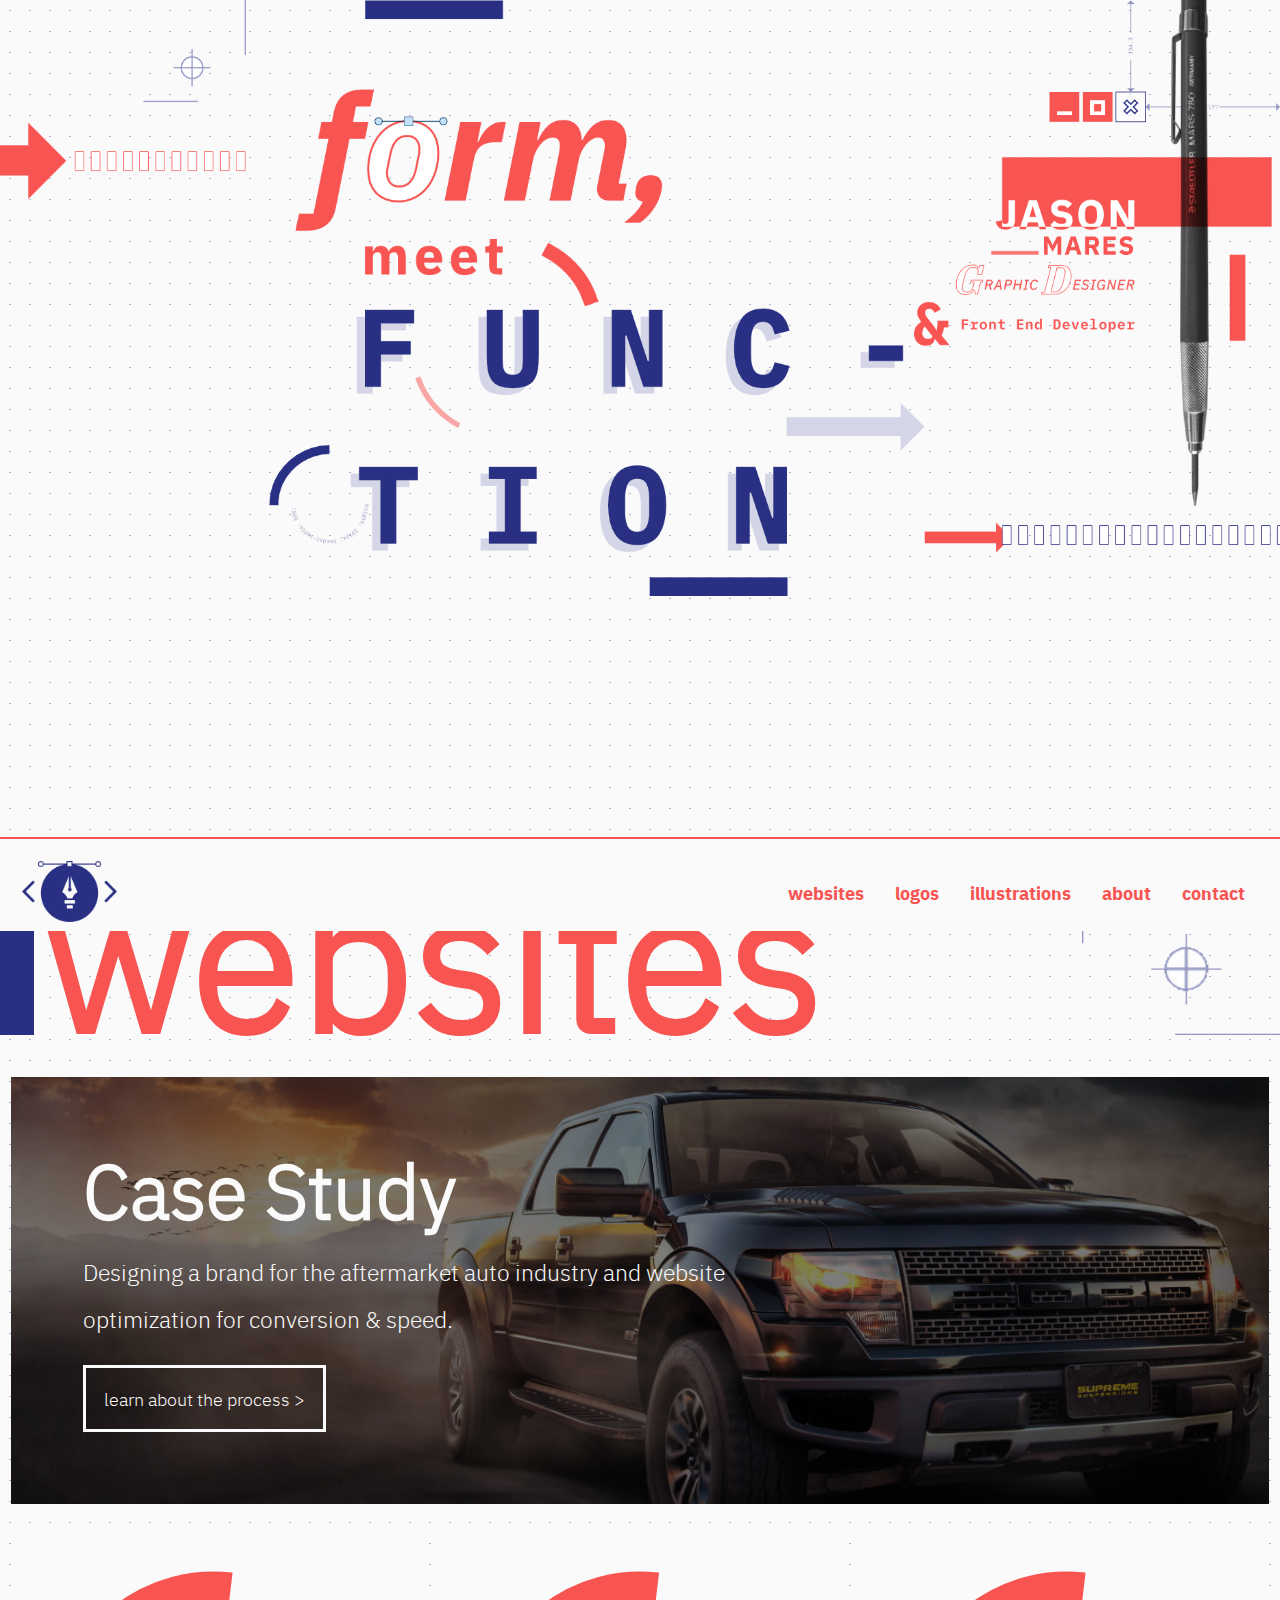
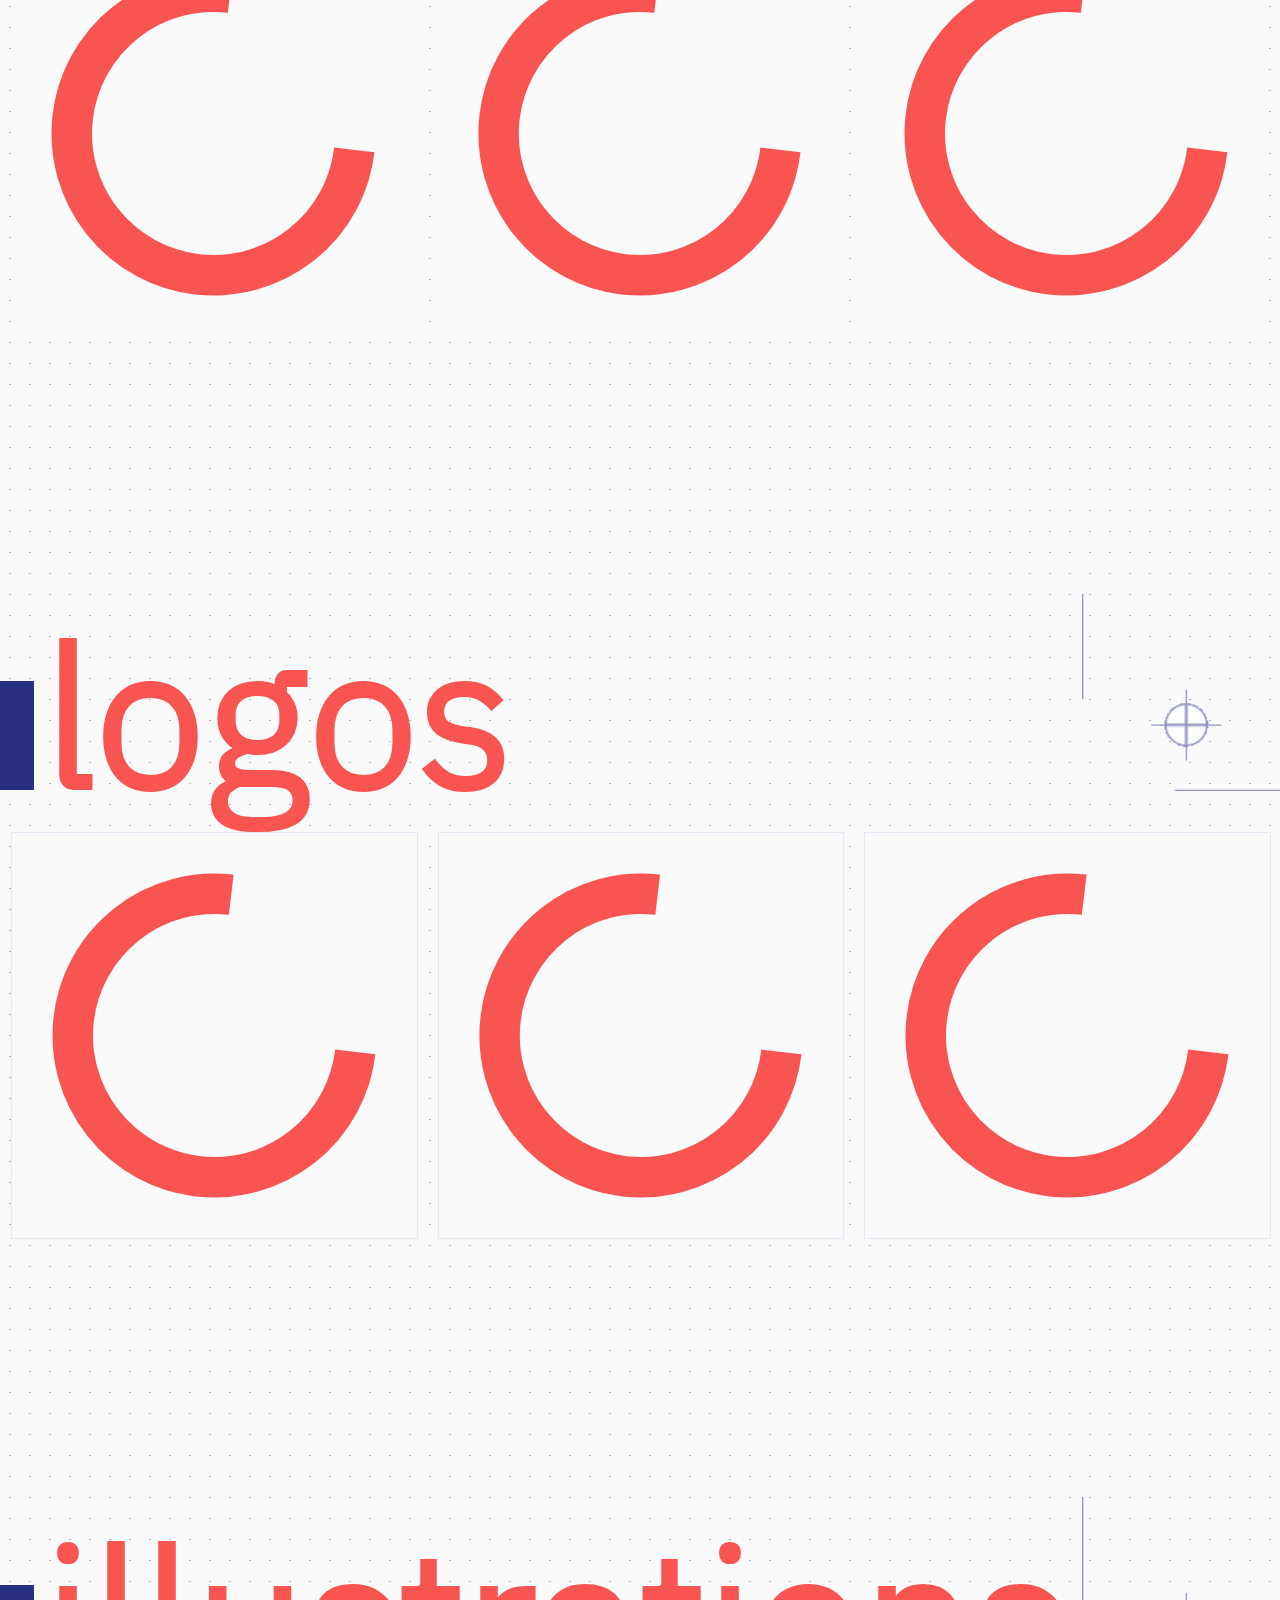
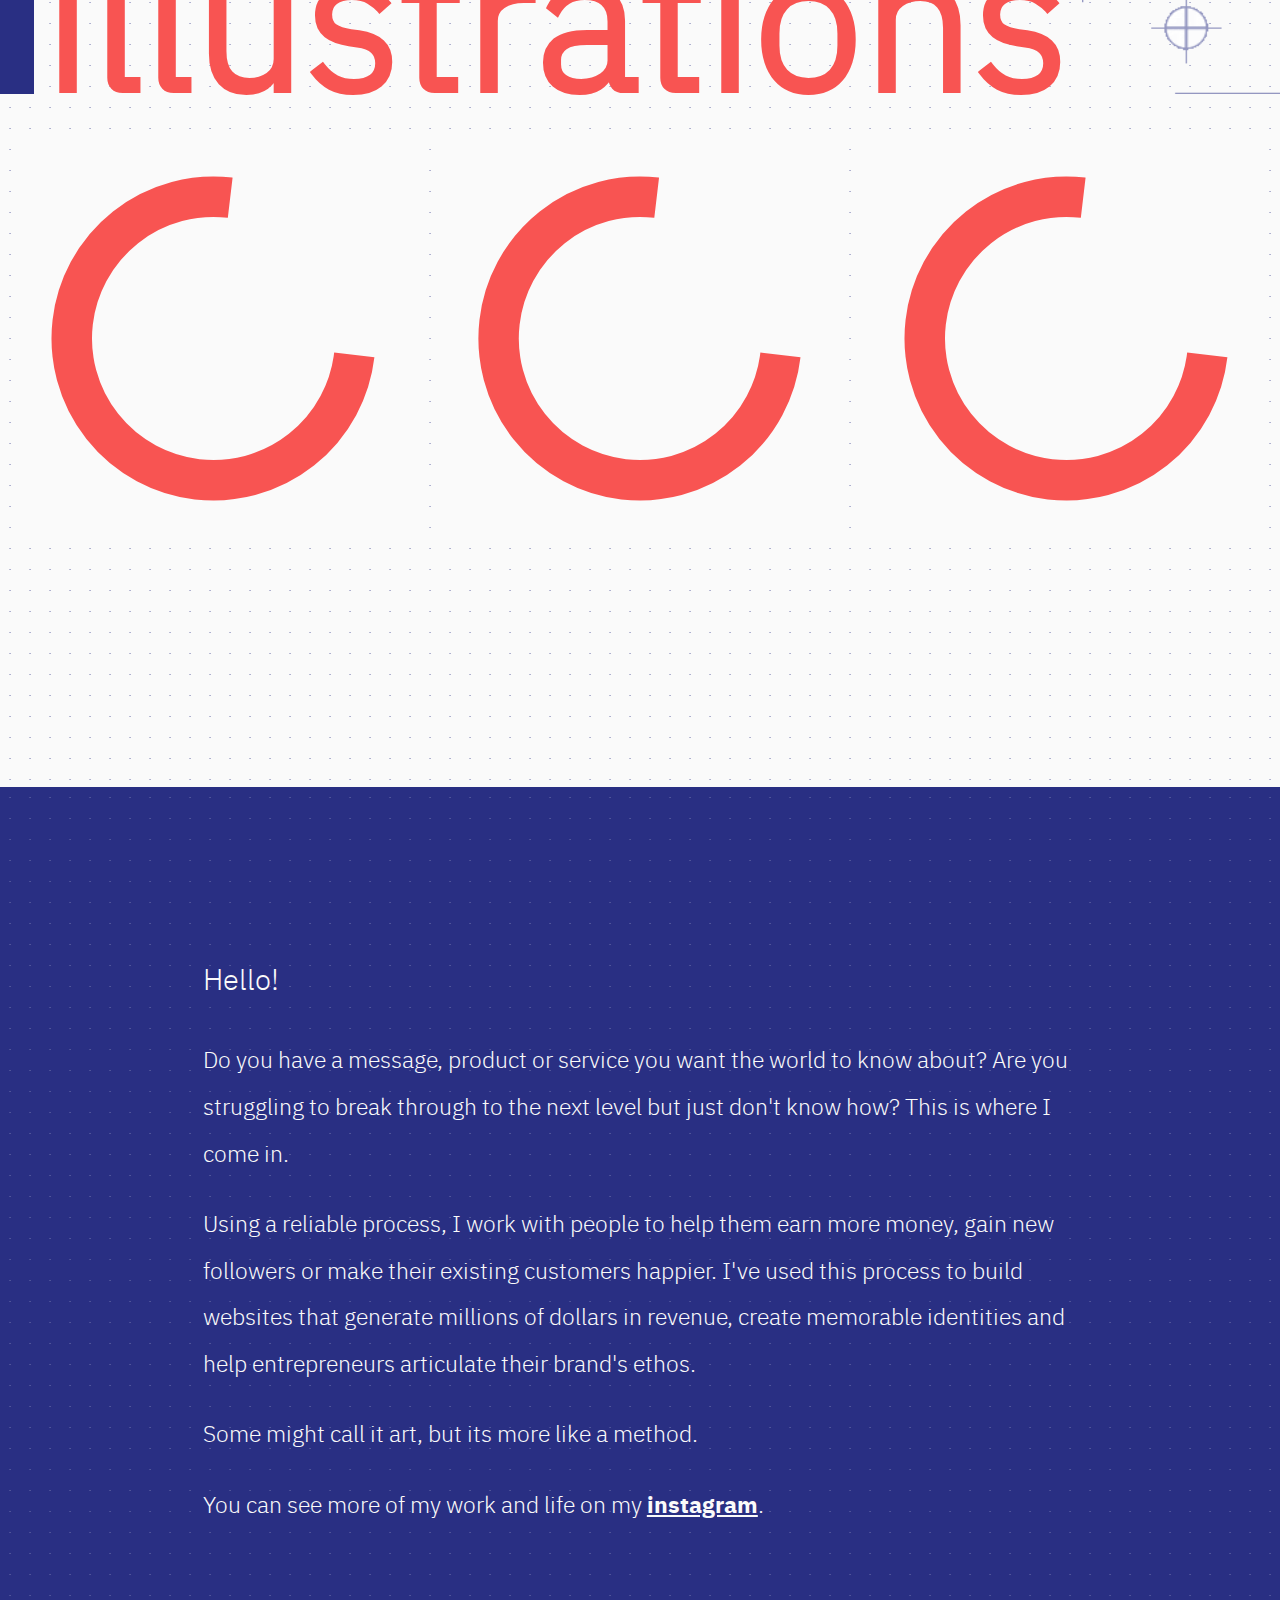
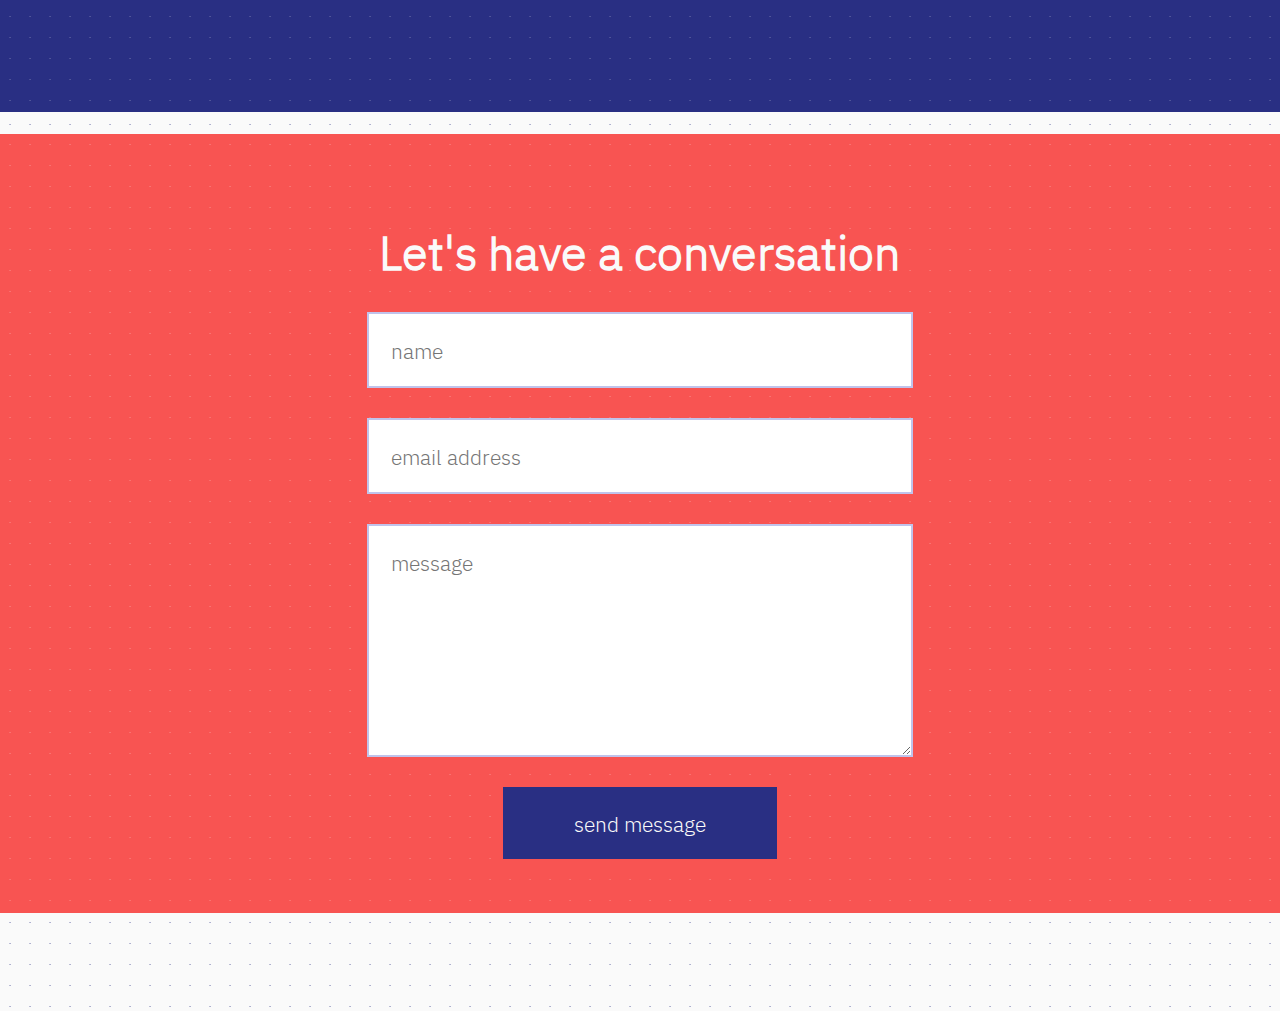
==== index.html @ 2bbf8d5d "final push" ====
<!DOCTYPE html>
<html>
<head>
    <title>Jason Mares | Graphic Designer & Front End Developer</title>
    <meta charset="UTF-8">
    <meta name="description" content="" />
    <meta name="keywords" content="" />
    <meta name="viewport" content="width=device-width,initial-scale=1,shrink-to-fit=no">
    <meta name="theme-color" content="#F85452">
    
    <link rel="apple-touch-icon" sizes="180x180" href="/images/favicons/apple-touch-icon.png">
    <link rel="icon" type="image/png" sizes="32x32" href="/images/favicons/favicon-32x32.png">
    <link rel="icon" type="image/png" sizes="16x16" href="/images/favicons/favicon-16x16.png">
    <link rel="manifest" href="/images/favicons/manifest.json">
    <link rel="mask-icon" href="/images/favicons/safari-pinned-tab.svg" color="#f85452">
    <link rel="shortcut icon" href="/images/favicons/favicon.ico">
    <meta name="msapplication-config" content="/images/favicons/browserconfig.xml">
    <link rel="stylesheet" href="style.css">
    
    <script src="assets/js/jquery.js"></script>
    <script src="assets/js/featherlight.min.js"></script>


    <script>
        $(document).ready(function() {
            $("img").unveil(200);
        });
    </script>
</head>
<body class="index" id="top">
   
   <div id="form-function">
       <div class="white-box"></div>
           <div class="hero-container">
               <img src="images/hero_1.1.png" alt="Arrow" class="hero1">
               <img src="images/form-meet-function.png" alt="Form, Meet Function. Jason Mares. Graphic Designer & Front End Developer" class="hero2">
               <img src="images/hero_1.3.png" alt="Jason Mares, Graphic Designer & Front End Developer" class="hero3">
           </div>
           <div class="see-work">
               <a href="#websites" class="scroll">
                   <span class="seeworkcontainer">
                       <span id="see">see</span><span id="work"> work</span>
                   </span>
                   <span class="pointers">
                       <span class="pointer one"></span>
                       <span class="pointer two"></span>
                       <span class="pointer three"></span>
                       <span class="pointer four"></span>
                       <span class="pointer five"></span>
                       <span class="pointer six"></span>
                       <span class="pointer seven"></span>
                       <span class="pointer eight"></span>
                       <span class="pointer nine"></span>
                       <span class="pointer ten"></span>
                   </span>
                   <span class="circle"></span>
               </a>
           </div>
       <div class="blue-box"></div>
   </div>
    
    
    
    
    
<!--     HEADER      -->
    <header id="site-nav" class="header">
        <nav>
            <a href="#top" class="scroll" id="logo"><img src="images/logo.png" alt="Jason Mares" class="logo"></a>
            <ul>
                <li><a href="#websites" class="scroll">websites</a></li>
                <li><a href="#logos" class="scroll">logos</a></li>
                <li><a href="#illustrations" class="scroll">illustrations</a></li>
                <li><a href="#about" class="scroll">about</a></li>
                <li><a href="#contact" class="scroll">contact</a></li>
            </ul>
        </nav>
    </header>

    <div id="wrapper">
           
            
            
            
            
<!--     WEBSITES      -->
            <section id="websites">
                <h2 class="highlight h1"><span class="container">websites</span></h2>
                <div class="container">
                    <ul class="case-study-container">
                        <li class="case-study supreme-web">
                            <a href="projects/websites/supreme-suspensions-case-study">
                                <div>
                                    <h3>Case Study</h3>
                                    <p>Designing a brand for the aftermarket auto industry and website optimization for conversion & speed.</p>
                                    <span class="btn">learn about the process <span class="">></span></span>
                                </div>
                            </a>
                        </li>
                    </ul>
                    <ul class="flex-container">
                        <li class="flex-item_one-third">
                            <a href="http://supremesuspensions.com/lift-my-ride">
                                <img src="/images/loading.svg" data-src="images/th_lift-my-ride.gif" alt="Lift My Ride">
                                <mark class="unicode" data-char-info=""><span>Visit Website </span>&#x2197;</mark>
                            </a>
                        </li>
                        <li class="flex-item_one-third">
                            <a href="projects/websites/just-lift-kits.html" data-featherlight="iframe">
                                <img src="/images/loading.svg" data-src="images/th_jlk.gif" alt="Just Lift Kits Website">
                                <mark class="unicode" data-char-info=""><span>Expand </span>&#10530;</mark>
                            </a>
                        </li>
                        <li class="flex-item_one-third">
                            <a href="http://solacespaservices.com/" target="_blank">
                                <img src="/images/loading.svg" data-src="images/th_solace.gif" alt="Solace Website">
                                <mark class="unicode" data-char-info=""><span>Visit Website </span>&#x2197;</mark>
                            </a>
                        </li>
                    </ul>
                </div>
            </section>

           
            
            
           
<!--     LOGOS      -->
            <section id="logos">
                <h2 class="highlight h1"><span class="container">logos</span></h2>
                <div class="container">
                    <ul class="flex-container">
                        <li class="flex-item_one-third">
                            <img src="/images/loading.svg" data-src="images/th_logo-heavy_metal.gif" alt="Heavy Metal Logo">
                        </li>
                        <li class="flex-item_one-third">
                            <img src="/images/loading.svg" data-src="images/th_logo-breeseway.gif" alt="Breeseway Logo">
                        </li>
                        <li class="flex-item_one-third">
                            <img src="/images/loading.svg" data-src="images/th_logo-the_bridge.gif" alt="The Bridge Church Logo">
                        </li>
                    </ul>
                </div>
            </section>

            
            
            
            
            
<!--     ILLUSTRATIONS      -->
            <section id="illustrations">
                <h2 class="highlight h1"><span class="container">illustrations</span></h2>
                
                <div class="container">
                    <ul class="flex-container">
                        <li class="flex-item_one-third">
                            <a href="projects/illustrations/zombie-infographic.html" data-featherlight="iframe">
                                <img src="/images/loading.svg" data-src="images/th_illus_zombie-infographic.jpg" alt="Zombie Infographic">
                                <mark class="unicode" data-char-info=""><span>Expand </span>&#10530;</mark>
                            </a>
                        </li>
                        <li class="flex-item_one-third">
                            <a href="projects/illustrations/propaganda.html" data-featherlight="iframe">
                                <img src="/images/loading.svg" data-src="images/th_illus_propaganda-poster.gif" alt="Supreme Suspensions Propaganda Poster">
                                <mark class="unicode" data-char-info=""><span>Expand </span>&#10530;</mark>
                            </a>
                        </li>
                        <li class="flex-item_one-third">
                            <a href="projects/illustrations/racing-poster.html" data-featherlight="iframe">
                                <img src="/images/loading.svg" data-src="images/th_illus_race-poster.gif" alt="Supreme Suspensions Racing Poster">
                                <mark class="unicode" data-char-info=""><span>Expand </span>&#10530;</mark>
                            </a>
                        </li>
                    </ul>
                </div>
            </section>

            
            
            
            
            
<!--     ABOUT      -->
            <section id="about">
                <p class="intro">Hello!</p>
                <p>Do you have a message, product or service you want the world to know about? Are you struggling to break through to the next level but just don't know how? This is where I come in.</p>
                <p>Using a reliable process, I work with people to help them earn more money, gain new followers or make their existing customers happier. I've used this process to build websites that generate millions of dollars in revenue, create memorable identities and help entrepreneurs articulate their brand's ethos.</p>
                <p>Some might call it art, but its more like a method.</p>
                <p>You can see more of my work and life on my <a href="https://www.instagram.com/jasonlovescomicsans/" target="_blank">instagram</a>.</p>
            </section>

            
            
            
            
            
            
<!--     CONTACT      -->
            <section id="contact">
                <form method="POST" action="http://formspree.io/jason-mares@gmail.com">
                    <h2 class="center">Let's have a conversation</h2>
                    <input type="text" name="name" placeholder="name">
                    <input type="email" name="email" placeholder="email address">
                    <textarea name="message" placeholder="message"></textarea>
                    <button class="btn" type="submit">send message</button>
                </form>
            </section>






    </div>
    
    
    
    
    
    
    
    
    
    
    
    
    
    
    
    
    
    
    
    
    
    
    
    
    

    
    
    
    
    
    
    
    
    
    
    
    
    
    
    
    
    
    
    
    

<script src="site.js"></script>
</body>
</html>
---- style.css ----
/* Generated by less 2.5.1 */
/**
 * Scaffolding
 */
@import "assets/css/featherlight.min.css";
.boxed {
  width: 55%;
  margin: 0 auto;
}
.one-full {
  width: 100%;
  margin: 0;
  margin-bottom: 25px;
  float: left;
}
.one-half,
.one-third,
.two-third,
.one-quarter,
.three-quarter,
.one-fifth,
.two-fifth,
.three-fifth,
.four-fifth {
  position: relative;
  margin: 0;
  padding-right: 25px;
  margin-bottom: 25px;
  float: left;
  box-sizing: border-box;
}
.one-full {
  width: 100%;
}
.one-half {
  width: 50%;
}
.one-third {
  width: 33.33333%;
}
.two-third {
  width: 66.66666%;
}
.one-quarter {
  width: 25%;
}
.three-quarter {
  width: 75%;
}
.one-fifth {
  width: 20%;
}
.two-fifth {
  width: 40%;
}
.three-fifth {
  width: 60%;
}
.four-fifth {
  width: 80%;
}
/*
======================================================================================================================
/////////////////////////////////////////////////////////////////////////////////////////////////////////// RESPONSIVE
======================================================================================================================
*/
/*
======================================================================================================================
/////////////////////////////////////////////////////////////////////////////////////////////////////////// TYPOGRAPHY
======================================================================================================================
*/
/*
======================================================================================================================
/////////////////////////////////////////////////////////////////////////////////////////////////////////////// COLORS
======================================================================================================================
*/
/* ORANGE */
/* WHITE */
/* RED */
/* LIGHT GREY */
/* MID GREY */
/* DARK GREY */
/* COOL GREY LIGHT */
/* COOL GREY DARK */
/* HYPERLINK BLUE */
.gradient {
  background: #ffa900;
  background: -moz-linear-gradient(top, #ffa900 0%, #ff9200 100%) !important;
  background: -webkit-linear-gradient(top, #ffa900 0%, #ff9200 100%) !important;
  background: linear-gradient(to bottom, #ffa900 0%, #ff9200 100%) !important;
  filter: progid:DXImageTransform.Microsoft.gradient(startColorstr='#ffa900', endColorstr='#ff9200', GradientType=0) !important;
}
.navUl ul {
  list-style: none;
  margin: 0px;
  padding: 0px;
}
.navUl ul > li {
  display: inline-block;
}
/*
======================================================================================================================
////////////////////////////////////////////////////////////////////////////////////////////////////////////// MODULES
======================================================================================================================
*/
.accordion {
  -webkit-transition: all 0.5s ease;
  -moz-transition: all 0.5s ease;
  -o-transition: all 0.5s ease;
  transition: all 0.5s ease;
}
.accordion label.accordion-label {
  position: relative;
  display: block;
  cursor: pointer;
  background: #383f42;
  color: #fafafa;
  text-transform: uppercase;
  font-weight: 600;
  padding: 1rem;
  border: 1px solid #2a2a2a;
  border-bottom: none;
  -webkit-transition: all 0.5s ease;
  -moz-transition: all 0.5s ease;
  -o-transition: all 0.5s ease;
  transition: all 0.5s ease;
}
.accordion label.accordion-label:hover {
  background: #2c3234;
}
.accordion div > input {
  display: none;
}
.accordion div > input:checked + label:hover {
  background: #25292b;
}
.accordion div > input:checked ~ .article {
  height: auto;
  padding: 2rem;
}
.accordion div > .article {
  background: #ffffff;
  overflow: hidden;
  height: 0px;
}
/*
======================================================================================================================
//////////////////////////////////////////////////////////////////////////////////////////////////////////// ANIMATION
======================================================================================================================
*/
/*
//////////////////////////////////////////////// TRANSITION
*/
.transition {
  -webkit-transition: all 0.5s ease;
  -moz-transition: all 0.5s ease;
  -o-transition: all 0.5s ease;
  transition: all 0.5s ease;
}
/*
//////////////////////////////////////////////// FADE IN
*/
.fadeIn {
  animation-name: fadeIn;
  -webkit-animation-name: fadeIn;
  animation-duration: 0.15s;
  -webkit-animation-duration: 0.15s;
  animation-timing-function: ease;
  -webkit-animation-timing-function: ease;
}
@keyframes fadeIn {
  0% {
    opacity: 0;
  }
  100% {
    opacity: 1;
  }
}
@-webkit-keyframes fadeIn {
  0% {
    opacity: 0;
  }
  100% {
    opacity: 1;
  }
}
/*
//////////////////////////////////////////////// FADE SLIDE DOWN
*/
.fadeSlideDown {
  animation-name: fadeSlideDown;
  -webkit-animation-name: fadeSlideDown;
  animation-duration: 0.5s;
  -webkit-animation-duration: 0.5s;
  animation-timing-function: ease;
  -webkit-animation-timing-function: ease;
  visibility: visible !important;
}
@keyframes fadeSlideDown {
  0% {
    opacity: 0;
    transform: translateY(-10%);
  }
  100% {
    opacity: 1;
    transform: translateY(0%);
  }
}
@-webkit-keyframes fadeSlideDown {
  0% {
    opacity: 0;
    transform: translateY(-10%);
  }
  100% {
    opacity: 1;
    transform: translateY(0%);
  }
}
/*
//////////////////////////////////////////////// FADE SLIDE UP
*/
.fadeSlideDown {
  animation-name: fadeSlideDown;
  -webkit-animation-name: fadeSlideDown;
  animation-duration: 0.5s;
  -webkit-animation-duration: 0.5s;
  animation-timing-function: ease;
  -webkit-animation-timing-function: ease;
  visibility: visible !important;
}
@keyframes fadeSlideDown {
  0% {
    opacity: 0;
    transform: translateY(-10%);
  }
  100% {
    opacity: 1;
    transform: translateY(0%);
  }
}
@-webkit-keyframes fadeSlideDown {
  0% {
    opacity: 0;
    transform: translateY(-10%);
  }
  100% {
    opacity: 1;
    transform: translateY(0%);
  }
}
/*
//////////////////////////////////////////////// NAVIGATION
*/
#nav-icon1,
#nav-icon2,
#nav-icon3,
#nav-icon4 {
  position: absolute;
  top: 20px;
  left: 5%;
  width: 40px;
  height: 30px;
  -webkit-transform: rotate(0deg);
  -moz-transform: rotate(0deg);
  -o-transform: rotate(0deg);
  transform: rotate(0deg);
  -webkit-transition: 0.5s ease-in-out;
  -moz-transition: 0.5s ease-in-out;
  -o-transition: 0.5s ease-in-out;
  transition: 0.5s ease-in-out;
  cursor: pointer;
  z-index: 999;
  display: none;
}
@media (max-width: 830px) {
  #nav-icon1,
  #nav-icon2,
  #nav-icon3,
  #nav-icon4 {
    display: inline-block;
  }
}
#nav-icon1 span,
#nav-icon3 span,
#nav-icon4 span {
  display: block;
  position: absolute;
  height: 5px;
  width: 100%;
  background: #949494;
  opacity: 1;
  left: 0;
  -webkit-transform: rotate(0deg);
  -moz-transform: rotate(0deg);
  -o-transform: rotate(0deg);
  transform: rotate(0deg);
  -webkit-transition: 0.25s ease-in-out;
  -moz-transition: 0.25s ease-in-out;
  -o-transition: 0.25s ease-in-out;
  transition: 0.25s ease-in-out;
}
#nav-icon1 span:nth-child(1) {
  top: 0px;
}
#nav-icon1 span:nth-child(2) {
  top: 13px;
}
#nav-icon1 span:nth-child(3) {
  top: 26px;
}
#nav-icon1.open span:nth-child(1) {
  top: 18px;
  -webkit-transform: rotate(135deg);
  -moz-transform: rotate(135deg);
  -o-transform: rotate(135deg);
  transform: rotate(135deg);
}
#nav-icon1.open span:nth-child(2) {
  opacity: 0;
  left: -60px;
}
#nav-icon1.open span:nth-child(3) {
  top: 18px;
  -webkit-transform: rotate(-135deg);
  -moz-transform: rotate(-135deg);
  -o-transform: rotate(-135deg);
  transform: rotate(-135deg);
}
#nav-icon3 span:nth-child(1) {
  top: 0px;
}
#nav-icon3 span:nth-child(2),
#nav-icon3 span:nth-child(3) {
  top: 13px;
}
#nav-icon3 span:nth-child(4) {
  top: 26px;
}
#nav-icon3.open span:nth-child(1) {
  top: 13px;
  width: 0%;
  left: 50%;
}
#nav-icon3.open span:nth-child(2) {
  -webkit-transform: rotate(45deg);
  -moz-transform: rotate(45deg);
  -o-transform: rotate(45deg);
  transform: rotate(45deg);
}
#nav-icon3.open span:nth-child(3) {
  -webkit-transform: rotate(-45deg);
  -moz-transform: rotate(-45deg);
  -o-transform: rotate(-45deg);
  transform: rotate(-45deg);
}
#nav-icon3.open span:nth-child(4) {
  top: 13px;
  width: 0%;
  left: 50%;
}
.center {
  text-align: center;
}
.slider-container {
  height: 100%;
  min-height: 740px;
  width: 100%;
  max-width: 1200px;
  position: relative;
  overflow: hidden;
  margin-left: 250px;
}
.slider-container .slide {
  width: 100%;
  height: 100%;
  position: absolute;
  bottom: 1em;
  z-index: 10;
  opacity: 0;
  transition: 0.5s all;
}
.slider-container .slide img {
  position: absolute;
  bottom: 1em;
  left: 0px;
  width: 100%;
}
.slider-container [id^="slide"] {
  z-index: 99999;
  position: absolute;
  visibility: hidden;
  cursor: pointer;
  transition: 0.25s all;
  margin: 0.5em;
  bottom: 0px;
}
.slider-container [id^="slide"]:nth-child(1) {
  left: 0px;
}
.slider-container [id^="slide"]:nth-child(2) {
  left: 1em;
}
.slider-container [id^="slide"]:nth-child(3) {
  left: 2em;
}
.slider-container [id^="slide"]:nth-child(4) {
  left: 3em;
}
.slider-container [id^="slide"]:nth-child(5) {
  left: 4em;
}
.slider-container [id^="slide"]:nth-child(6) {
  left: 5em;
}
.slider-container [id^="slide"]:nth-child(7) {
  left: 6em;
}
.slider-container [id^="slide"]:nth-child(8) {
  left: 7em;
}
.slider-container [id^="slide"]:before {
  visibility: visible;
  content: '';
  background-color: #cdcdcd;
  height: 20px;
  width: 20px;
  position: absolute;
  top: 0px;
  left: 0px;
  border-radius: 50%;
  transition: 0.25s all;
  transform: scale(0.75);
}
.slider-container [id^="slide"]:hover {
  animation-name: pulse;
  -webkit-animation-name: pulse;
  animation-duration: 1.5s;
  -webkit-animation-duration: 1.5s;
  animation-iteration-count: infinite;
  -webkit-animation-iteration-count: infinite;
}
.slider-container [id^="slide"]:hover:before {
  background-color: rgba(0, 0, 0, 0.5);
}
.slider-container [id^="slide"]:checked:hover {
  animation-iteration-count: 0;
}
.slider-container [id^="slide"]:checked:before {
  background-color: rgba(0, 0, 0, 0.5);
  transform: scale(1);
}
.slider-container [id^="slide"]:checked + .slide {
  z-index: 100;
  opacity: 1;
}
/*
==============================================
pulse
==============================================
*/
.pulse {
  animation-name: pulse;
  -webkit-animation-name: pulse;
  animation-duration: 1.5s;
  -webkit-animation-duration: 1.5s;
  animation-iteration-count: infinite;
  -webkit-animation-iteration-count: infinite;
}
@keyframes pulse {
  0% {
    transform: scale(0.9);
    opacity: 0.7;
  }
  50% {
    transform: scale(1);
    opacity: 1;
  }
  100% {
    transform: scale(0.9);
    opacity: 0.7;
  }
}
@-webkit-keyframes pulse {
  0% {
    -webkit-transform: scale(0.95);
    opacity: 0.7;
  }
  50% {
    -webkit-transform: scale(1);
    opacity: 1;
  }
  100% {
    -webkit-transform: scale(0.95);
    opacity: 0.7;
  }
}
.rslides {
  position: relative;
  list-style: none;
  overflow: hidden;
  width: 100%;
  padding: 0;
  margin: 0;
}
.rslides li {
  -webkit-backface-visibility: hidden;
  position: absolute;
  display: none;
  width: 100%;
  left: 0;
  top: 0;
}
.rslides li:first-child {
  position: relative;
  display: block;
  float: left;
}
.rslides li img {
  display: block;
  height: auto;
  float: left;
  width: 100%;
  border: 0;
}
.transparent-btns_nav {
  z-index: 3;
  position: absolute;
  -webkit-tap-highlight-color: rgba(0, 0, 0, 0);
  top: 0;
  left: 0;
  display: block;
  background: #fff;
  /* Fix for IE6-9 */
  opacity: 0;
  filter: alpha(opacity=1);
  width: 48%;
  text-indent: -9999px;
  overflow: hidden;
  height: 91%;
}
.transparent-btns_nav.next {
  left: auto;
  right: 0;
}
.large-btns_nav {
  z-index: 3;
  position: absolute;
  -webkit-tap-highlight-color: rgba(0, 0, 0, 0);
  opacity: 0.6;
  text-indent: -9999px;
  overflow: hidden;
  top: 0;
  bottom: 0;
  left: 0;
  background: #000000 url("/images/themes.gif") no-repeat left 50%;
  width: 38px;
}
.large-btns_nav:active {
  opacity: 1.0;
}
.large-btns_nav.next {
  left: auto;
  background-position: right 50%;
  right: 0;
}
.centered-btns_nav:focus,
.transparent-btns_nav:focus,
.large-btns_nav:focus {
  outline: none;
}
.centered-btns_tabs,
.transparent-btns_tabs,
.large-btns_tabs {
  margin-top: 10px;
  text-align: center;
}
.centered-btns_tabs li,
.transparent-btns_tabs li,
.large-btns_tabs li {
  display: inline;
  float: none;
  _float: left;
  *float: left;
  margin-right: 5px;
}
.centered-btns_tabs a,
.transparent-btns_tabs a,
.large-btns_tabs a {
  text-indent: -9999px;
  overflow: hidden;
  -webkit-border-radius: 15px;
  -moz-border-radius: 15px;
  border-radius: 15px;
  background: #ccc;
  background: rgba(0, 0, 0, 0.2);
  display: inline-block;
  _display: block;
  *display: block;
  -webkit-box-shadow: inset 0 0 2px 0 rgba(0, 0, 0, 0.3);
  -moz-box-shadow: inset 0 0 2px 0 rgba(0, 0, 0, 0.3);
  box-shadow: inset 0 0 2px 0 rgba(0, 0, 0, 0.3);
  width: 9px;
  height: 9px;
}
.centered-btns_here a,
.transparent-btns_here a,
.large-btns_here a {
  background: #222;
  background: rgba(0, 0, 0, 0.8);
}
body,
html {
  padding: 0px;
  margin: 0px;
  background-color: #fafafa;
  background-image: url("images/dotted-bg.png");
  background-repeat: repeat;
  font-size: 18px;
  font-family: 'IBM Plex Sans Light';
  color: #292f83;
}
@media (max-width: 768px) {
  body,
  html {
    font-size: 12px;
  }
}
body img,
html img {
  max-width: 100%;
}
@font-face {
  font-family: 'IBM Plex Sans Bold';
  src: url('assets/fonts/ibmplexsans-bold-webfont.woff2') format('woff2'), url('assets/fonts/ibmplexsans-bold-webfont.woff') format('woff');
  font-weight: normal;
  font-style: normal;
}
@font-face {
  font-family: 'IBM Plex Sans Italic';
  src: url('assets/fonts/ibmplexsans-italic-webfont.woff2') format('woff2'), url('assets/fonts/ibmplexsans-italic-webfont.woff') format('woff');
  font-weight: normal;
  font-style: normal;
}
@font-face {
  font-family: 'IBM Plex Sans Light';
  src: url('assets/fonts/ibmplexsans-light-webfont.woff2') format('woff2'), url('assets/fonts/ibmplexsans-light-webfont.woff') format('woff');
  font-weight: normal;
  font-style: normal;
}
.highlight {
  position: relative;
  width: 100%;
  padding-bottom: 0px !important;
  line-height: 100%;
  margin: 0px 0 0.1em 0;
}
@media (max-width: 768px) {
  .highlight {
    text-align: left;
    padding-left: 22px;
    box-sizing: border-box;
    margin: 1em 0 0.5em 0;
  }
}
.highlight:before {
  content: '';
  position: absolute;
  bottom: 0.057em;
  left: 0px;
  width: 0.17em;
  background-color: #292f83;
  height: 0.55em;
}
.highlight:after {
  content: '';
  position: absolute;
  bottom: 0.055em;
  right: 0px;
  background-image: url(images/cropmarks.gif);
  height: 1em;
  width: 1em;
  background-repeat: no-repeat;
  background-position: bottom right;
  background-size: contain;
  z-index: 1;
}
@media (max-width: 768px) {
  .highlight:after {
    display: none;
  }
}
.highlight span {
  display: block;
  padding: 0px 0px 0px 44px;
  z-index: 2;
  position: relative;
}
@media (max-width: 768px) {
  .highlight span {
    padding: 0px;
  }
}
h1,
h2,
h3,
h5,
h6 {
  font-family: 'IBM Plex Sans Light';
  color: #f85452;
  line-height: 100%;
}
h1,
.h1 {
  font-size: 11em;
}
h2,
.h2 {
  font-size: 6.8em;
}
h3,
.h3 {
  font-size: 4.2em;
}
h4,
.h4 {
  font-size: 1.6em;
  font-family: 'IBM Plex Sans Bold';
  color: #292f83;
}
p.intro {
  font-size: 1.6em;
}
p {
  font-size: 1.3em;
  line-height: 2em;
  margin-bottom: 1em !important;
  widows: 3;
  orphans: 3;
}
a {
  color: #292f83;
  text-decoration: underline;
  -webkit-text-decoration-skip: ink;
  text-decoration-skip: ink;
  transition: 0.5s all;
  font-family: 'IBM Plex Sans Bold';
}
a:hover {
  color: #f85452;
}
b {
  font-family: 'IBM Plex Sans Bold';
}
blockquote {
  font-size: 2.6em;
  font-family: 'IBM Plex Sans Italic';
  border-left: 22px solid #f85452;
  padding-left: 44px;
}
blockquote span {
  font-size: 0.5em;
  display: block;
  opacity: 0.55;
  margin-top: 2em;
}
.skills {
  opacity: 0.5;
}
.btn {
  background-color: #f85452;
  padding: 1em;
  color: #fafafa;
  display: inline-block;
  transition: 0.5s all;
}
.btn:focus,
.btn:hover {
  background-color: #f85452;
  color: #fafafa;
  border-radius: 44px;
}
.btn:focus span,
.btn:hover span {
  animation-name: pulse;
  -webkit-animation-name: pulse;
  animation-duration: 1.5s;
  -webkit-animation-duration: 1.5s;
  animation-iteration-count: infinite;
  -webkit-animation-iteration-count: infinite;
}
.btn:active {
  transform: scale(0.95);
  background-color: #db0b09;
}
.selection {
  background-color: #c0c3eb;
  color: #fafafa;
}
::selection {
  background-color: #c0c3eb;
  color: #fafafa;
}
::-moz-selection {
  background-color: #c0c3eb;
  color: #fafafa;
}
.clearfix:after {
  content: "";
  clear: both;
  display: table;
}
.flex-container {
  display: -ms-flexbox;
  display: -webkit-flex;
  display: flex;
  -webkit-flex-direction: row;
  -ms-flex-direction: row;
  flex-direction: row;
  -webkit-flex-wrap: nowrap;
  -ms-flex-wrap: nowrap;
  flex-wrap: nowrap;
  -webkit-justify-content: flex-start;
  -ms-flex-pack: start;
  justify-content: flex-start;
  -webkit-align-content: stretch;
  -ms-flex-line-pack: stretch;
  align-content: stretch;
  -webkit-align-items: stretch;
  -ms-flex-align: start;
  align-items: stretch;
}
@media (max-width: 768px) {
  .flex-container {
    display: block;
  }
}
.flex-item_one-third {
  -webkit-order: 0;
  -ms-flex-order: 0;
  order: 0;
  -webkit-flex: 1 1 auto;
  -ms-flex: 1 1 auto;
  flex: 1 1 auto;
  -webkit-align-self: auto;
  -ms-flex-item-align: auto;
  align-self: auto;
  max-width: 33.333333%;
  position: relative;
}
@media (max-width: 768px) {
  .flex-item_one-third {
    max-width: 100%;
    -webkit-flex: auto;
    -ms-flex: auto;
    flex: auto;
  }
}
.flex-item_two-third {
  -webkit-order: 0;
  -ms-flex-order: 0;
  order: 0;
  -webkit-flex: 3 1 auto;
  -ms-flex: 3 1 auto;
  flex: 3 1 auto;
  -webkit-align-self: auto;
  -ms-flex-item-align: auto;
  align-self: auto;
  max-width: 66%;
}
@media (max-width: 768px) {
  .flex-item_two-third {
    max-width: 100%;
    -webkit-flex: auto;
    -ms-flex: auto;
    flex: auto;
  }
}
.blue-container {
  background-color: #292f83;
  background-image: url(images/white-dotted-bg.png);
  background-repeat: repeat;
  color: #fafafa;
}
.blue-container a {
  color: #fafafa;
}
.red-container {
  background-color: #f85452;
  background-image: url(images/white-dotted-bg.png);
  background-repeat: repeat;
}
#wrapper {
  padding-bottom: 98px;
}
@media (max-width: 768px) {
  #wrapper {
    padding-bottom: 94px;
  }
}
.container {
  width: 1399px;
  padding: 22px;
  margin: 0 auto;
  box-sizing: border-box;
}
@media (max-width: 1399px) {
  .container {
    width: 100%;
    padding: 0px;
  }
}
.hero-container {
  max-width: 1920px;
  margin: 0 auto;
  position: relative;
}
.hero-container .hero1 {
  position: absolute !important;
  top: 0;
  left: 0;
  max-width: 451px !important;
  width: 19.25%;
}
@media (max-width: 768px) {
  .hero-container .hero1 {
    display: none !important;
  }
}
.hero-container .hero2 {
  width: 57.92%;
}
@media (max-width: 768px) {
  .hero-container .hero2 {
    width: 90%;
    margin: 0 auto;
  }
}
.hero-container .hero3 {
  width: 28.61%;
  position: absolute !important;
  top: 0px;
  right: 0px;
  max-width: 537px;
}
@media (max-width: 768px) {
  .hero-container .hero3 {
    display: block !important;
    top: 20px;
    width: 50%;
  }
}
#hero {
  max-height: 293px !important;
  margin: 0px;
  padding: 0px;
}
#hero img {
  width: 100%;
}
.videoWrapper {
  position: relative;
  padding-bottom: 56.25%;
  height: 0;
}
.videoWrapper iframe {
  position: absolute;
  top: 0;
  left: 0;
  width: 100%;
  height: 100%;
  border: 0px solid transparent;
}
@media (max-width: 768px) {
  .one-half {
    width: 100%;
  }
}
footer {
  font-size: 0.6em;
  text-align: center;
  padding: 35.2px;
  opacity: 0.5;
}
header {
  position: fixed;
  padding: 22px 0px 15px;
  z-index: 999999999999999999;
  transition: 2s all;
  background-color: #fafafa;
  width: 100%;
  border-top: 2px solid #f85452;
}
@media (max-width: 1399px) {
  header {
    padding: 22px 22px 11px 22px;
    box-sizing: border-box;
  }
}
@media (min-width: 768px) {
  header {
    bottom: -31px !important;
  }
}
@media (max-width: 768px) {
  header {
    position: fixed;
    width: 100%;
    bottom: 0px;
  }
}
header nav {
  width: 1399px;
  margin: 0 auto;
  display: table;
}
@media (max-width: 1399px) {
  header nav {
    width: 100%;
  }
}
header nav .logo {
  height: 61px;
  width: 95px;
  display: table-cell;
  vertical-align: middle;
}
header nav ul {
  text-align: right;
  display: table-cell;
  vertical-align: middle;
}
header nav ul li {
  display: inline-block;
}
header nav ul li a {
  text-decoration: none;
  font-family: 'IBM Plex Sans Bold';
  color: #f85452;
  transition: 0.5s color;
  padding: 0.75em ;
  font-size: 1em;
}
header nav ul li a:hover {
  color: #292f83;
  border-color: #292f83;
  border-bottom: 0.5em;
}
@media (max-width: 1080px) {
  header nav ul li a {
    font-size: 0.75em;
  }
}
@media (max-width: 920px) {
  header nav ul li a {
    font-size: 0.65em;
  }
}
@media (max-width: 768px) {
  header nav ul li a {
    padding: 22px 0px 0px 22px;
    font-size: 1.3em;
  }
}
@media only screen and (max-width: 850px) {
  header nav ul li:nth-child(1),
  header nav ul li:nth-child(2),
  header nav ul li:nth-child(3) {
    display: none;
  }
}
header nav ul:after {
  content: "";
  clear: both;
  display: table;
}
.sticky {
  position: fixed;
  bottom: 0px;
  width: 100%;
  transition: 2s all;
}
body.index #form-function {
  text-align: center;
  position: relative;
  overflow: hidden;
}
body.index #form-function img {
  display: block;
  margin: 0 auto;
  max-width: 1089px;
  z-index: 2;
  position: relative;
  animation-name: riseFadeUp;
  -webkit-animation-name: riseFadeUp;
  animation-duration: 0.5s;
  -webkit-animation-duration: 0.5s;
  animation-iteration-count: 1;
  -webkit-animation-iteration-count: 1;
  animation-timing-function: ease-out;
}
@media (max-width: 768px) {
  body.index #form-function img {
    margin-top: -188px;
  }
}
@media (max-width: 768px) {
  body.index #form-function {
    display: table-cell;
    vertical-align: middle;
    height: 100vh;
  }
}
body.index #form-function .see-work {
  font-size: 1.5em;
  font-family: 'IBM Plex Sans Bold';
  padding-top: 2em;
  position: relative;
  width: 100%;
  animation-name: slideRight;
  -webkit-animation-name: slideRight;
  animation-duration: 0.75s;
  -webkit-animation-duration: 0.75s;
  animation-timing-function: ease-out;
  -webkit-animation-timing-function: ease-out;
  visibility: visible !important;
}
@media (min-width: 768px) {
  body.index #form-function .see-work {
    display: none;
  }
}
body.index #form-function .see-work .seeworkcontainer {
  width: 100%;
}
body.index #form-function .see-work a {
  position: absolute;
  text-decoration: none;
  padding-top: 31px;
  padding-left: 70px;
  left: -22px;
  width: 100%;
  text-align: left;
  box-sizing: border-box;
}
body.index #form-function .see-work #see {
  color: #fafafa;
  border-bottom: 4px solid #fafafa;
  z-index: 25;
  position: relative;
}
body.index #form-function .see-work #work {
  color: #f85452;
  border-bottom: 4px solid #f85452;
  z-index: 3;
  position: relative;
  background-color: #ffffff;
  padding-right: 10px;
  box-sizing: border-box;
}
body.index #form-function .see-work .pointers {
  width: 90%;
  position: absolute;
  top: 30px;
  right: 0px;
  text-align: right;
  box-sizing: border-box;
  z-index: 2;
}
@media (min-width: 426px) {
  body.index #form-function .see-work .pointers {
    position: relative;
    right: auto;
    top: -3px;
  }
}
body.index #form-function .see-work .pointer {
  border: solid #f85452;
  border-width: 0 3px 3px 0;
  display: inline-block;
  padding: 3px;
  text-align: right;
  transform: rotate(-45deg);
  -webkit-transform: rotate(-45deg);
  animation-name: fadeArrow;
  -webkit-animation-name: fadeArrow;
  animation-duration: 3s;
  -webkit-animation-duration: 3s;
  animation-iteration-count: infinite;
  -webkit-animation-iteration-count: infinite;
}
body.index #form-function .see-work .pointer.one {
  animation-delay: 0.25s !important;
}
body.index #form-function .see-work .pointer.two {
  animation-delay: 0.5s !important;
}
body.index #form-function .see-work .pointer.three {
  animation-delay: 0.75s !important;
}
body.index #form-function .see-work .pointer.four {
  animation-delay: 1s !important;
}
body.index #form-function .see-work .pointer.five {
  animation-delay: 1.25s !important;
}
body.index #form-function .see-work .pointer.six {
  animation-delay: 1.5s !important;
}
body.index #form-function .see-work .pointer.seven {
  animation-delay: 1.75s !important;
}
body.index #form-function .see-work .pointer.eight {
  animation-delay: 2s !important;
}
body.index #form-function .see-work .pointer.nine {
  animation-delay: 2.25s !important;
}
body.index #form-function .see-work .pointer.ten {
  animation-delay: 2.5s !important;
}
body.index #form-function .see-work .circle {
  position: absolute;
  top: 0px;
  left: 0px;
  background-color: #f85452;
  height: 100px;
  width: 100px;
  z-index: 4;
  border-radius: 50%;
}
body.index #form-function .white-box {
  background-color: #fafafa;
  min-width: 500px;
  min-height: 500px;
  position: absolute;
  top: -400px;
  z-index: 0;
  transform: rotate(45deg);
  left: -250px;
  animation-duration: 0.15s;
  -webkit-animation-duration: 0.15s;
  animation-timing-function: ease;
  -webkit-animation-timing-function: ease;
  animation-name: fadeIn;
  -webkit-animation-name: fadeIn;
  animation-duration: 1.5s;
  -webkit-animation-duration: 1.5s;
  animation-iteration-count: 1;
  -webkit-animation-iteration-count: 1;
  animation-timing-function: ease-out;
}
@media (min-width: 768px) {
  body.index #form-function .white-box {
    display: none;
  }
}
body.index #form-function .blue-box {
  background-color: #292f83;
  min-width: 800px;
  min-height: 800px;
  position: absolute;
  bottom: -500px;
  z-index: 0;
  transform: rotate(45deg);
  right: -425px;
  animation-duration: 0.15s;
  -webkit-animation-duration: 0.15s;
  animation-timing-function: ease;
  -webkit-animation-timing-function: ease;
  animation-name: fadeIn;
  -webkit-animation-name: fadeIn;
  animation-duration: 1.5s;
  -webkit-animation-duration: 1.5s;
  animation-iteration-count: 1;
  -webkit-animation-iteration-count: 1;
  animation-timing-function: ease-out;
}
@media (min-width: 768px) {
  body.index #form-function .blue-box {
    display: none;
  }
}
body.index ul {
  list-style: none;
  padding: 0px;
  margin: 0px;
}
body.index section {
  margin: 230px 0px;
  padding-top: 22px;
}
body.index section#logos img {
  border: 1px solid #e7e8f7;
}
@media (max-width: 1025px) {
  body.index section .highlight.h1 {
    font-size: 7em;
  }
}
@media (max-width: 768px) {
  body.index section .highlight {
    font-size: 4em !important;
  }
}
@media (max-width: 768px) {
  body.index section {
    box-sizing: border-box;
    margin: 0px;
  }
}
body.index section ul {
  width: 100%;
}
@media (max-width: 768px) {
  body.index section ul {
    padding: 0 22px !important;
    box-sizing: border-box;
  }
}
body.index section ul li {
  margin-bottom: 5px;
  box-sizing: border-box;
  border: 11px solid transparent;
}
@media (max-width: 768px) {
  body.index section ul li {
    border-left: 0px solid transparent;
    border-right: 0px solid transparent;
  }
}
body.index section ul li.header h2 {
  word-break: break-all;
  color: #f85452;
  box-sizing: border-box;
  padding: 0.33em 0.5em;
  margin: 0px;
  text-align: center;
}
@media (max-width: 768px) {
  body.index section ul li.header h2 {
    padding: 0.33em 0px;
  }
}
body.index section ul li img {
  transition: 0.5s all;
  background-color: #fafafa;
  display: block;
  min-height: 2em;
  width: 100%;
}
body.index section ul li.full {
  width: 100%;
}
body.index section ul li a:before {
  transition: 0.75s all;
  content: '';
  opacity: 0;
}
body.index section ul li a:hover:before {
  position: absolute;
  opacity: 0.6;
  top: 0;
  right: 0;
  bottom: 0;
  left: 0;
  background-image: linear-gradient(to bottom right, #f85452, #292f83);
}
body.index section ul:after {
  content: "";
  clear: both;
  display: table;
}
.case-study-container {
  padding: 11px !important;
  box-sizing: border-box;
}
.case-study-container li {
  border: 0px solid transparent !important;
}
.case-study {
  box-sizing: border-box;
  background-color: #c0c3eb;
  background-size: 100%;
  background-position: 50% 50%;
  transition: 1s all ease;
  width: 100%;
  position: relative;
}
.case-study:hover {
  background-position: 50% 60%;
}
.case-study:hover .btn {
  border-radius: 44px;
}
.case-study:hover div {
  transform: scale(1.02);
}
.case-study:active {
  background-size: 100%;
}
.case-study:active div {
  transform: scale(0.99);
}
@media (max-width: 1399px) {
  .case-study {
    background-size: cover !important;
  }
  .case-study:hover {
    background-size: cover !important;
  }
}
.case-study a {
  color: #fafafa;
  text-decoration: none;
  padding: 4em;
  display: block;
  background-color: rgba(0, 0, 0, 0.5);
}
@media (max-width: 768px) {
  .case-study a {
    padding: 4em 2em;
    display: block;
    text-align: center;
  }
}
.case-study a div {
  max-width: 650px;
  width: 100%;
  transition: 0.5s all;
}
.case-study a div * {
  font-family: 'IBM Plex Sans Light';
}
.case-study a div h3 {
  color: #fafafa;
  line-height: 100%;
  margin: 0px;
}
.case-study h2 {
  font-size: 2em;
  width: 100%;
  position: relative;
  margin-top: 0px;
}
.case-study .btn {
  border: 3px solid #fafafa;
  background-color: transparent;
  text-align: center;
}
.case-study .btn:hover {
  background-color: #f85452;
  transform: scale(1);
}
.case-study .small {
  font-size: 0.5em;
}
.case-study.supreme-web {
  background-image: url(images/supreme-hero.jpg);
  color: #fafafa;
}
.case-study.supreme-web:after {
  content: "";
  clear: both;
  display: table;
}
mark {
  background-color: transparent;
  color: #fafafa;
  position: absolute;
  top: 22px;
  right: 22px;
  border-bottom: 5px solid #fafafa;
}
mark span {
  font-size: 1em;
}
#about {
  width: 100%;
  margin: 0 auto;
  padding: 9em 0em;
  background-color: #292f83;
  background-image: url(images/white-dotted-bg.png);
  background-repeat: repeat;
  color: #fafafa;
}
#about a {
  color: #fafafa;
}
#about p {
  max-width: 874.375px;
  color: #fafafa;
  margin: 0 auto;
}
@media (max-width: 768px) {
  #about p {
    width: 90%;
    margin: 0 auto;
  }
}
#about h2 {
  font-family: 'IBM Plex Sans Light';
  color: rgba(41, 47, 131, 0.75);
  font-weight: 100;
}
#about h2:after {
  display: none;
}
@media (max-width: 768px) {
  #about {
    margin-top: 6em;
  }
}
#contact {
  width: 100%;
  margin-bottom: 0em;
  padding: 3em 0em;
  box-sizing: border-box;
  margin-top: 22px;
  background-color: #f85452;
  background-image: url(images/white-dotted-bg.png);
  background-repeat: repeat;
}
#contact form {
  max-width: 546.484375px;
  margin-left: auto;
  margin-right: auto;
}
@media (max-width: 768px) {
  #contact form {
    width: 90%;
    margin: 0 auto;
  }
}
@media (max-width: 1399px) {
  #contact {
    width: 100%;
  }
}
#contact h2 {
  font-size: 2.6em;
  color: #fafafa;
}
#contact input,
#contact textarea,
#contact button {
  width: 100%;
  display: block;
  min-height: 55px;
  padding: 22px;
  box-sizing: border-box;
  margin-bottom: 30px;
  border: 2px solid #c0c3eb;
  font-family: 'IBM Plex Sans Light';
  font-size: 21px;
}
#contact input:focus,
#contact textarea:focus,
#contact button:focus {
  border: 2px solid #292f83;
  outline: none;
}
#contact textarea {
  min-height: 233px;
}
#contact button {
  background-color: #292f83;
  color: #fafafa;
  outline: none;
  cursor: pointer;
  width: 50%;
  font-family: 'IBM Plex Sans Light';
  transition: 0.5s all;
  margin: 0 auto;
  border: 0px solid transparent !important;
}
@media only screen and (max-width: 768px) {
  #contact button {
    width: 100%;
  }
}
#contact button:focus,
#contact button:hover {
  background-color: #292f83;
  color: #fafafa;
  transform: scale(1.1);
}
#contact button:active {
  transform: scale(0.9);
  background-color: #db0b09;
}
@media (max-width: 768px) {
  body.project-template p {
    width: 90%;
    margin: auto;
  }
}
body.project-template h2 {
  font-size: 4.8em;
}
@media (max-width: 768px) {
  body.project-template h2 {
    padding: 22px;
    box-sizing: border-box;
  }
}
body.project-template .hero {
  background-color: #292f83;
  background-image: url(images/white-dotted-bg.png);
  background-repeat: repeat;
  color: #fafafa;
}
body.project-template .hero a {
  color: #fafafa;
}
body.project-template .hero #case-study-hero {
  position: absolute;
  top: -3.7em;
  left: -3.65em;
  max-width: 1023px;
  width: 100%;
  transition: 0.5s all;
}
@media (max-width: 1338px) {
  body.project-template .hero #case-study-hero {
    min-width: 943px;
    left: -65%;
    top: -10em;
  }
}
@media (max-width: 1154px) {
  body.project-template .hero #case-study-hero {
    width: 100% !important;
    min-width: auto !important;
    left: -50px;
    padding: 6.15em 0;
    position: relative;
    top: auto;
  }
}
@media (max-width: 910px) {
  body.project-template .hero #case-study-hero {
    width: 100% !important;
    padding: 0px;
    top: -3.8em !important;
    left: -29%;
  }
}
body.project-template .hero div {
  height: inherit;
}
@media (max-width: 910px) {
  body.project-template .hero .one-half {
    width: 100%;
    padding: 0em !important;
  }
}
body.project-template .hero .one-half h2,
body.project-template .hero .one-half .skills {
  color: #fafafa;
  margin: 0px !important;
  max-width: 767px;
}
body.project-template .hero .one-half p {
  margin-top: 5.3em;
  max-width: 767px;
}
body.project-template .hero .one-half .title {
  position: relative;
}
body.project-template .hero .one-half .title:before {
  content: '';
  position: absolute;
  width: 13px;
  background-color: #f85452;
  box-sizing: border-box;
  height: 8.79em;
  bottom: 0.7em;
  left: -35px;
}
@media (max-width: 442px) {
  body.project-template .hero .one-half .title:before {
    height: 12.79em;
  }
}
@media (max-width: 910px) {
  body.project-template .hero .one-half .title {
    margin-left: 36px !important;
  }
}
body.project-template .hero .one-half .title h2 {
  padding-left: 0 !important;
}
body.project-template .hero .one-half:nth-child(2) {
  padding: 4.85em 0;
}
@media (max-width: 1006px) {
  body.project-template .hero .one-half:nth-child(2) {
    padding: 3.15em 0 !important;
  }
}
@media (max-width: 910px) {
  body.project-template .hero .one-half:nth-child(2) {
    padding: 22px !important;
  }
}
body.project-template #wrapper {
  margin-top: 19em;
}
body.project-template #wrapper .highlight {
  text-align: center;
  margin-bottom: 0.5em;
}
body.project-template #wrapper section {
  margin-bottom: 13em;
  width: 100%;
  position: relative;
}
body.project-template .media-wrapper {
  position: relative;
  max-width: 1148px;
  width: 100%;
  margin: 0 auto;
}
@media (max-width: 768px) {
  body.project-template .media-wrapper {
    width: 90%;
    margin: 0 auto;
  }
}
body.project-template .media-wrapper img {
  text-align: center;
  margin: 0 auto;
  display: block;
}
body.project-template .inner-wrapper {
  max-width: 699px;
  width: 90%;
  margin: 0 auto;
  text-align: center;
}
@media (max-width: 768px) {
  body.project-template .ui-showcase .one-half:nth-child(1) {
    min-height: 590px;
  }
}
body.project-template .ui-showcase img {
  top: 0;
  right: 0;
  left: 0;
  bottom: 0;
  margin: 2em auto 0;
  animation-name: fadeLoop;
  -webkit-animation-name: fadeLoop;
  animation-duration: 9s;
  -webkit-animation-duration: 9s;
  animation-iteration-count: infinite;
  width: 406px;
}
@media (max-width: 768px) {
  body.project-template .ui-showcase img {
    margin: 5em auto;
    height: 100%;
    width: auto;
  }
}
body.project-template .ui-showcase img:nth-child(1) {
  position: absolute;
  z-index: 1;
  opacity: 0;
}
body.project-template .ui-showcase img:nth-child(2) {
  position: absolute;
  z-index: 2;
  animation-delay: 3s;
  opacity: 0;
}
body.project-template .ui-showcase img:nth-child(3) {
  position: absolute;
  z-index: 3;
  animation-delay: 6s;
  opacity: 0;
}
body.project-template .ui-showcase blockquote {
  margin: 5.5em 0;
}
@media (max-width: 768px) {
  body.project-template .ui-showcase blockquote {
    margin: 2em 0;
  }
}
@media (max-width: 768px) {
  body.project-template .highlight {
    font-size: 4.2em;
    text-align: left !important;
  }
}
body.project-template #mobile-first {
  min-height: 1290px;
  overflow: hidden;
}
body.project-template #mobile-first h2 {
  position: relative;
  z-index: 2;
  padding: 0 22px;
  box-sizing: border-box;
}
body.project-template #mobile-first img {
  transition: 0.5s all;
}
body.project-template #mobile-first img#tire {
  position: absolute;
  top: 7.5em;
  right: 0;
  z-index: 1;
}
@media (max-width: 1258px) {
  body.project-template #mobile-first img#tire {
    right: -24%;
  }
}
@media (max-width: 1036px) {
  body.project-template #mobile-first img#tire {
    transform: rotate(-30deg);
    right: -34%;
  }
}
body.project-template #mobile-first img#product-page {
  position: absolute;
  top: 36em;
  left: -6.2em;
  z-index: 1;
}
@media (max-width: 1036px) {
  body.project-template #mobile-first img#product-page {
    transform: rotate(15deg);
    left: -9%;
  }
}
@media (max-width: 1036px) {
  body.project-template #mobile-first {
    min-height: 73em;
  }
}
@media (max-width: 768px) {
  body.project-template #mobile-first {
    min-height: 93em;
  }
}
@media (max-width: 520px) {
  body.project-template #mobile-first {
    min-height: 83em;
  }
}
@media (max-width: 380px) {
  body.project-template #mobile-first {
    min-height: 68em;
  }
}
body.project-template #navigation-showcase {
  *zoom: 1;
}
body.project-template #navigation-showcase:before,
body.project-template #navigation-showcase:after {
  content: " ";
  /* 1 */
  display: table;
  /* 2 */
}
body.project-template #navigation-showcase:after {
  clear: both;
}
body.project-template #navigation-showcase .one-half {
  padding: 0px;
}
body.project-template #navigation-showcase .one-half:nth-child(1) {
  margin-left: 50%;
  text-align: right;
}
@media (max-width: 768px) {
  body.project-template #navigation-showcase .one-half:nth-child(1) {
    margin-left: auto;
  }
}
body.project-template #navigation-showcase .one-half:nth-child(2) {
  margin-left: -100%;
  padding-left: 5%;
  position: -webkit-sticky;
  position: sticky;
  top: 0;
}
body.project-template #navigation-showcase .one-half:nth-child(2) h2 {
  margin: 4em 0em 2em;
}
@media (max-width: 768px) {
  body.project-template #navigation-showcase .one-half:nth-child(2) {
    margin-left: auto;
  }
  body.project-template #navigation-showcase .one-half:nth-child(2) h2 {
    text-align: center;
    margin: 0px;
    padding: 0px;
  }
}
body.project-template #desktop img {
  display: block;
  width: 100%;
}
body.project-template .solution .circle-container {
  margin: 0 auto;
}
body.project-template .solution .circle-container .circle {
  display: inline-block;
  width: 25%;
  height: 0;
  padding: 12.5% 0;
  border-radius: 50%;
  background-color: #f85452;
  color: #fafafa;
  text-align: center;
  float: left;
  margin-right: 22px;
}
@media (max-width: 768px) {
  body.project-template .solution .circle-container .circle {
    display: block;
  }
}
body.project-template .main-content section {
  margin-bottom: 10em;
  position: relative;
}
body.project-template .main-content section:before {
  font-size: 4em;
  font-family: 'IBM Plex Sans Bold';
  position: absolute;
  left: 0px;
  z-index: 999999999;
}
body.project-template .main-content section:nth-child(1):before {
  content: '1';
}
body.project-template .main-content section:nth-child(2):before {
  content: '2';
}
body.project-template .main-content section:nth-child(3):before {
  content: '3';
}
body.project-template .main-content section:nth-child(4):before {
  content: '4';
}
body.project-template .main-content section:nth-child(5):before {
  content: '5';
}
body.project-template .main-content section:nth-child(6):before {
  content: '6';
}
body.project-template .main-content h3 {
  font-size: 1.25em;
}
body.project-template .main-content h2,
body.project-template .main-content h3,
body.project-template .main-content p {
  width: 66%;
  margin-left: 250px;
}
@media (max-width: 768px) {
  body.project-template .main-content h2,
  body.project-template .main-content h3,
  body.project-template .main-content p {
    width: 100%;
    margin-left: 0px;
    padding: 22px;
    box-sizing: border-box;
  }
}
body.project-template .animated img {
  width: 33%;
}
.header {
  -webkit-transition-duration: .5s;
  transition-duration: .5s;
  -webkit-transition-timing-function: cubic-bezier(0.215, 0.61, 0.355, 1);
  transition-timing-function: cubic-bezier(0.215, 0.61, 0.355, 1);
  -webkit-transition-property: -webkit-transform;
  transition-property: transform;
  height: 94px;
}
.header--hidden {
  -webkit-transform: translateY(-100%);
  -ms-transform: translateY(-100%);
  transform: translateY(-100%);
}
@media (max-width: 768px) {
  .slider-container {
    margin-left: 0px;
  }
}
body.iframe-template img,
body.iframe-template p {
  width: 50%;
  margin: 22px auto;
  display: block;
}
@media (max-width: 768px) {
  body.iframe-template img,
  body.iframe-template p {
    width: 90%;
  }
}
@media all {
  .featherlight {
    display: none;
    /* dimensions: spanning the background from edge to edge */
    position: fixed;
    top: 0;
    right: 0;
    bottom: 0;
    left: 0;
    z-index: 9999999999;
    /* position: centering content */
    text-align: center;
    /* insures that the ::before pseudo element doesn't force wrap with fixed width content; */
    white-space: nowrap;
    /* styling */
    cursor: pointer;
    background: #333;
    /* IE8 "hack" for nested featherlights */
    background: rgba(0, 0, 0, 0);
  }
  /* support for nested featherlights. Does not work in IE8 (use JS to fix) */
  .featherlight:last-of-type {
    background: rgba(0, 0, 0, 0.8);
  }
  .featherlight:before {
    /* position: trick to center content vertically */
    content: '';
    display: inline-block;
    height: 100%;
    vertical-align: middle;
    margin-right: -0.25em;
  }
  .featherlight .featherlight-content {
    /* make content container for positioned elements (close button) */
    position: relative;
    /* position: centering vertical and horizontal */
    text-align: left;
    vertical-align: middle;
    display: inline-block;
    /* dimensions: cut off images */
    overflow: auto;
    padding: 25px 25px 0;
    border-bottom: 25px solid transparent;
    /* dimensions: handling small or empty content */
    min-width: 30%;
    /* dimensions: handling large content */
    margin-left: 5%;
    margin-right: 5%;
    max-height: 95%;
    /* styling */
    background: #fff;
    cursor: auto;
    /* reset white-space wrapping */
    white-space: normal;
  }
  /* contains the content */
  .featherlight .featherlight-inner {
    /* make sure its visible */
    display: block;
  }
  .featherlight .featherlight-close-icon {
    /* position: centering vertical and horizontal */
    position: absolute;
    z-index: 9999;
    top: 0;
    right: 0;
    /* dimensions: 25px x 25px */
    line-height: 25px;
    width: 25px;
    /* styling */
    cursor: pointer;
    text-align: center;
    font: Arial, sans-serif;
    background: #fff;
    /* Set the background in case it overlaps the content */
    background: rgba(255, 255, 255, 0.3);
    color: #000;
  }
  .featherlight .featherlight-image {
    /* styling */
    width: 100%;
  }
  .featherlight-iframe .featherlight-content {
    /* removed the border for image croping since iframe is edge to edge */
    border-bottom: 0;
    padding: 0;
  }
  .featherlight iframe {
    /* position */
    position: absolute;
    /* dimensions */
    width: 100%;
    height: 100%;
    /* styling */
    border: none;
  }
  .featherlight-iframe .featherlight-content {
    /* dimensions: 1140px prevents iframe from spanning the full width of the browser */
    width: 90%;
    max-width: 1140px;
    /* spacing */
    margin: 0;
    padding: 0;
  }
  .featherlight-iframe .featherlight-inner {
    /* positioning */
    display: block;
    float: left;
    position: relative;
    /* dimensions */
    width: 100%;
  }
  .featherlight .featherlight-inner:after {
    /* dimensions */
    content: "";
    float: left;
    width: 100%;
    padding-top: 57%;
    display: block;
    position: relative;
  }
}
.featherlight-iframe .featherlight-content {
  height: 90%;
}
/* handling phones and small screens */
@media only screen and (max-width: 1024px) {
  .featherlight .featherlight-content {
    /* dimensions: maximize lightbox with for small screens */
    margin-left: 10px;
    margin-right: 10px;
    max-height: 98%;
    padding: 10px 10px 0;
    border-bottom: 10px solid transparent;
  }
  .featherlight-iframe .featherlight-content {
    margin: 0;
  }
}
.fadeArrow {
  animation-name: fadeArrow;
  -webkit-animation-name: fadeArrow;
  animation-duration: 3s;
  -webkit-animation-duration: 3s;
  animation-iteration-count: infinite;
  -webkit-animation-iteration-count: infinite;
}
@keyframes fadeArrow {
  0% {
    opacity: 0;
  }
  50% {
    opacity: 1;
  }
  100% {
    opacity: 0;
  }
}
@-webkit-keyframes fadeArrow {
  0% {
    opacity: 0;
  }
  50% {
    opacity: 1;
  }
  100% {
    opacity: 0;
  }
}
.riseFadeUp {
  animation-name: riseFadeUp;
  -webkit-animation-name: riseFadeUp;
  animation-duration: 0.5s;
  -webkit-animation-duration: 0.5s;
  animation-iteration-count: 1;
  -webkit-animation-iteration-count: 1;
  animation-timing-function: ease-out;
}
@keyframes riseFadeUp {
  0% {
    opacity: 0;
    transform: translateY(20%);
  }
  100% {
    opacity: 1;
    transform: translateY(0%);
  }
}
@-webkit-keyframes riseFadeUp {
  0% {
    opacity: 0;
    -webkit-transform: translateY(20%);
  }
  100% {
    opacity: 1;
    -webkit-transform: translateY(0%);
  }
}
.fadeIn {
  animation-name: fadeIn;
  -webkit-animation-name: fadeIn;
  animation-duration: 1.5s;
  -webkit-animation-duration: 1.5s;
  animation-iteration-count: 1;
  -webkit-animation-iteration-count: 1;
  animation-timing-function: ease-out;
}
@keyframes fadeIn {
  0% {
    opacity: 0;
  }
  40% {
    opacity: 0;
  }
  100% {
    opacity: 1;
  }
}
@-webkit-keyframes fadeIn {
  0% {
    opacity: 0;
  }
  40% {
    opacity: 0;
  }
  100% {
    opacity: 1;
  }
}
.slideRight {
  animation-name: slideRight;
  -webkit-animation-name: slideRight;
  animation-duration: 0.75s;
  -webkit-animation-duration: 0.75s;
  animation-timing-function: ease-out;
  -webkit-animation-timing-function: ease-out;
  visibility: visible !important;
}
@keyframes slideRight {
  0% {
    transform: translateX(250%);
    opacity: 0;
  }
  75% {
    transform: translateX(-10%);
  }
  100% {
    transform: translateX(0%);
    opacity: 1;
  }
}
@-webkit-keyframes slideRight {
  0% {
    -webkit-transform: translateX(250%);
    opacity: 0;
  }
  75% {
    -webkit-transform: translateX(-10%);
  }
  100% {
    -webkit-transform: translateX(0%);
    opacity: 1;
  }
}
.miniPulse {
  animation-name: miniPulse;
  -webkit-animation-name: miniPulse;
  animation-duration: 1.5s;
  -webkit-animation-duration: 1.5s;
  animation-iteration-count: infinite;
  -webkit-animation-iteration-count: infinite;
}
@keyframes miniPulse {
  0% {
    transform: scale(0.95);
  }
  50% {
    transform: scale(1);
  }
  100% {
    transform: scale(0.95);
  }
}
@-webkit-keyframes miniPulse {
  0% {
    -webkit-transform: scale(0.95);
  }
  50% {
    -webkit-transform: scale(1);
  }
  100% {
    -webkit-transform: scale(0.95);
  }
}
.fadeLoop {
  animation-name: fadeLoop;
  -webkit-animation-name: fadeLoop;
  animation-timing-function: ease-out;
}
@keyframes fadeLoop {
  0% {
    opacity: 0;
  }
  20% {
    opacity: 1;
  }
  40% {
    opacity: 1;
  }
  60% {
    opacity: 0;
  }
  100% {
    opacity: 0;
  }
}
@-webkit-keyframes fadeLoop {
  0% {
    opacity: 0;
  }
  20% {
    opacity: 1;
  }
  40% {
    opacity: 1;
  }
  60% {
    opacity: 0;
  }
  100% {
    opacity: 0;
  }
}
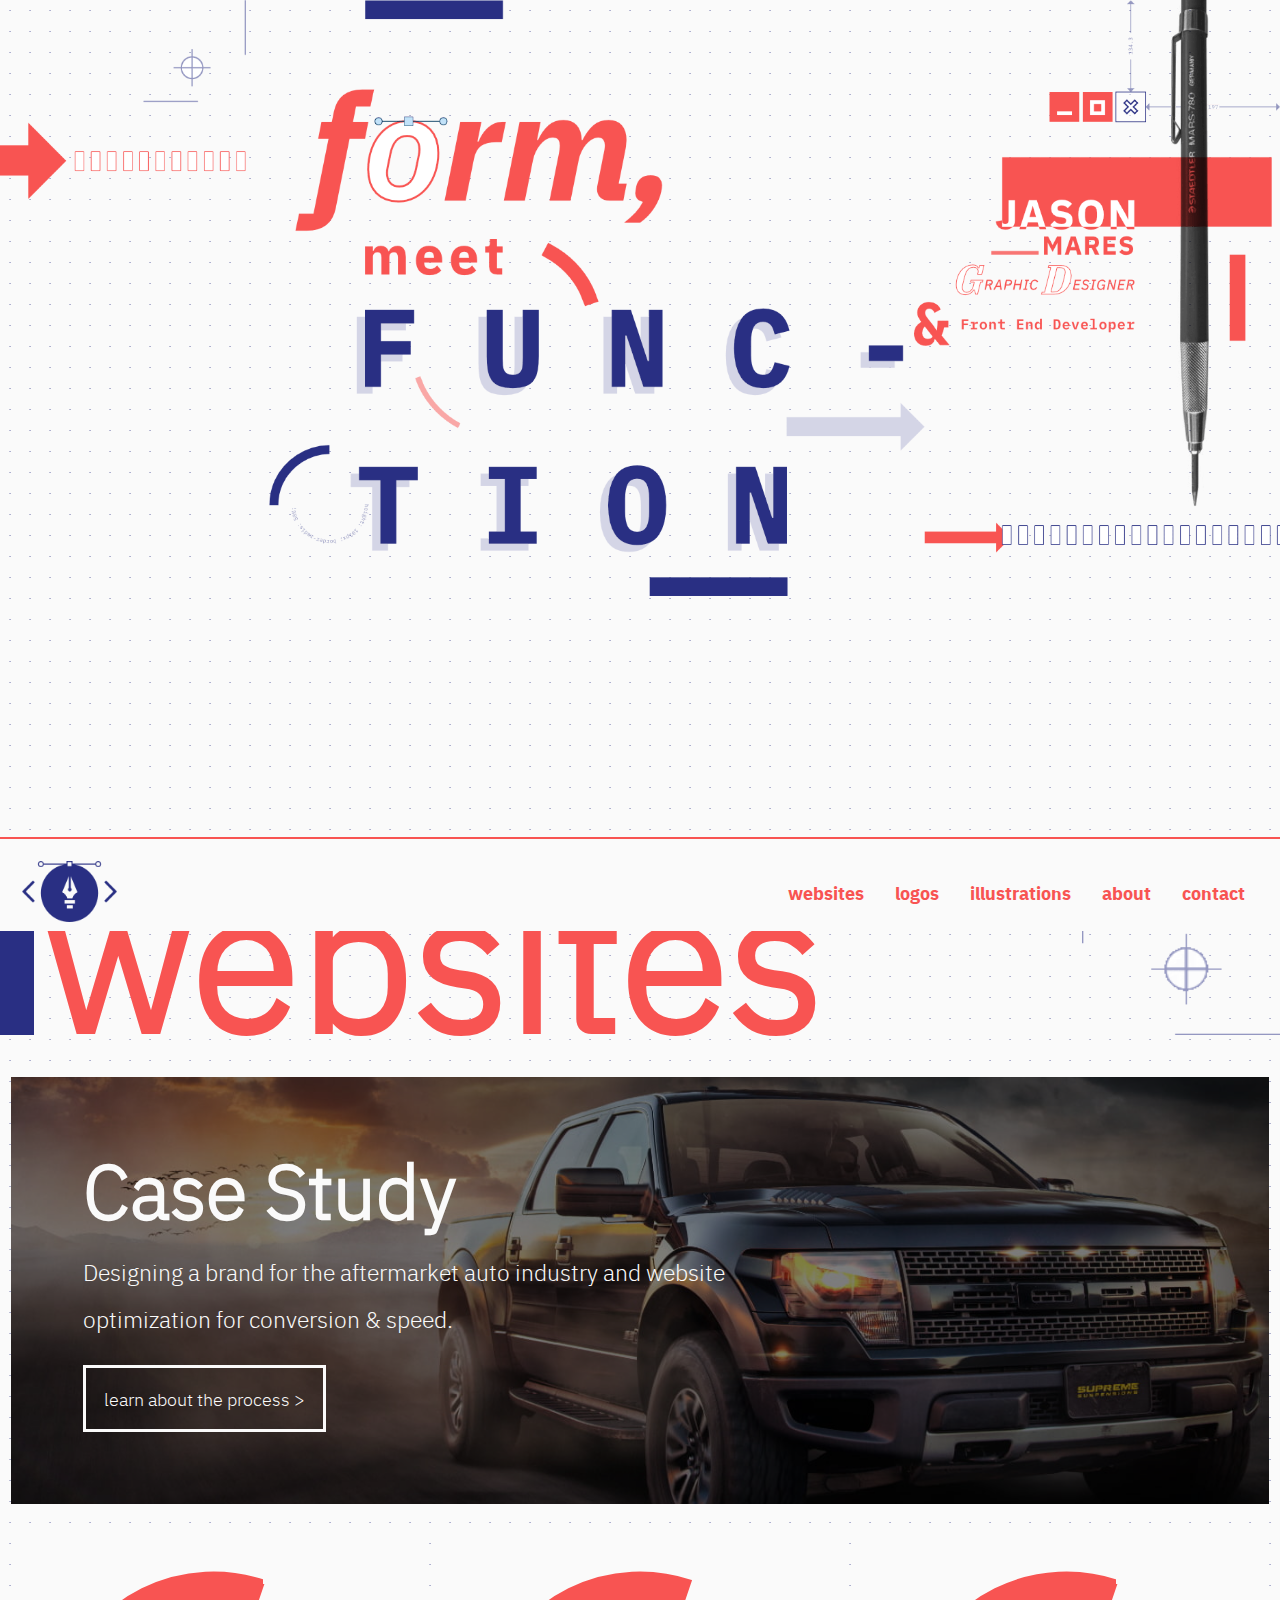
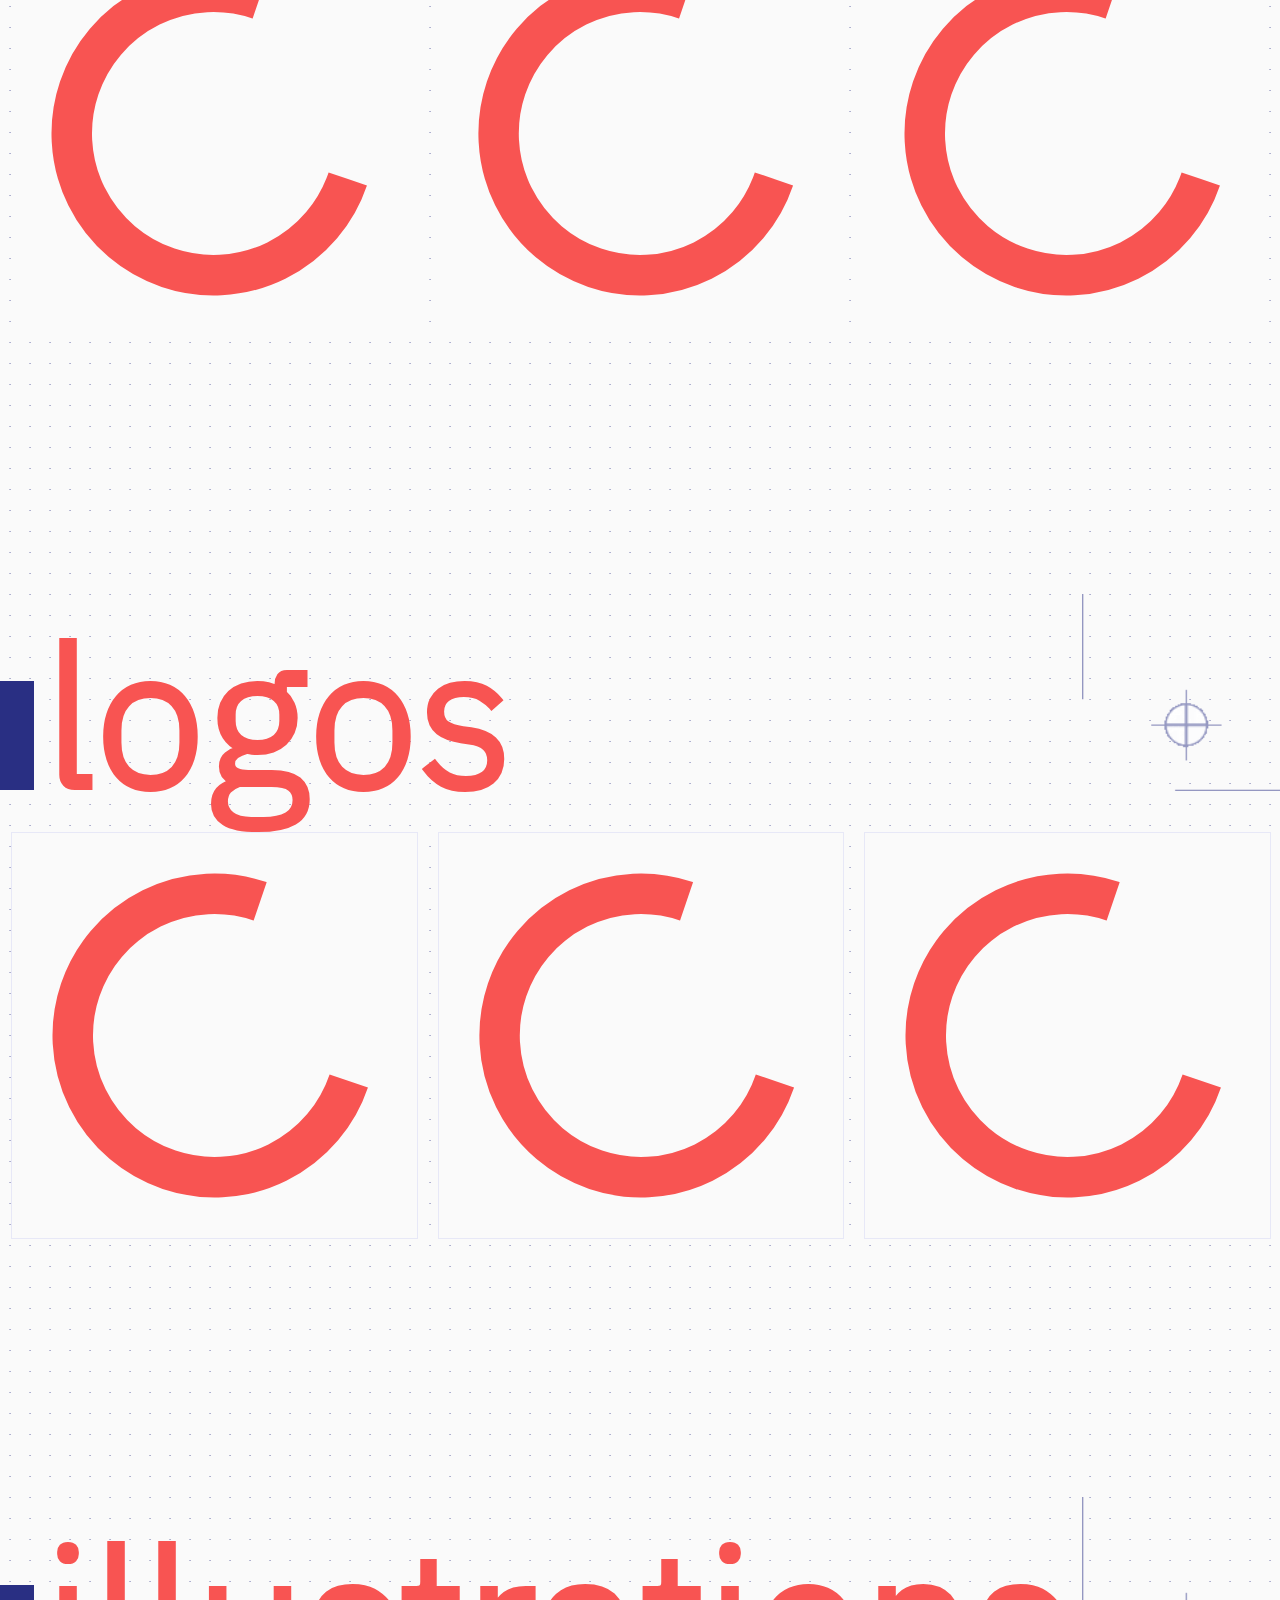
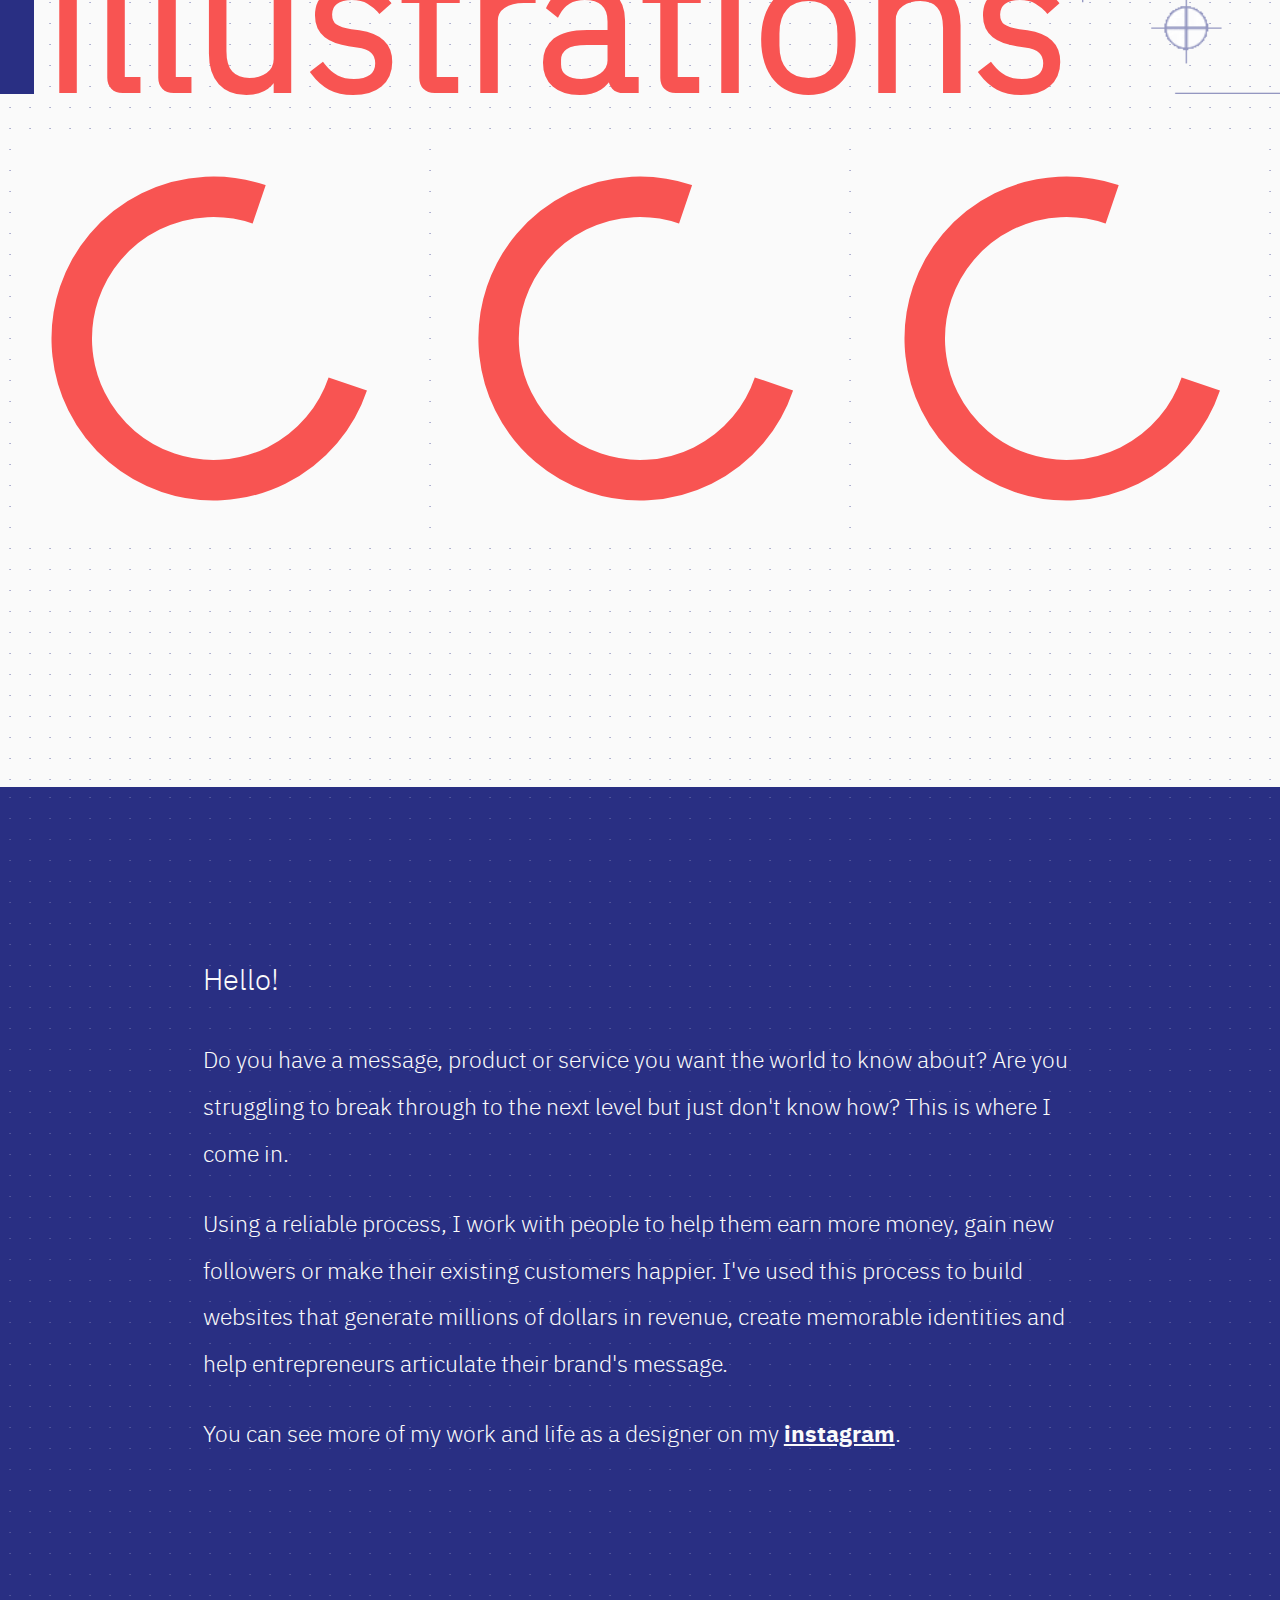
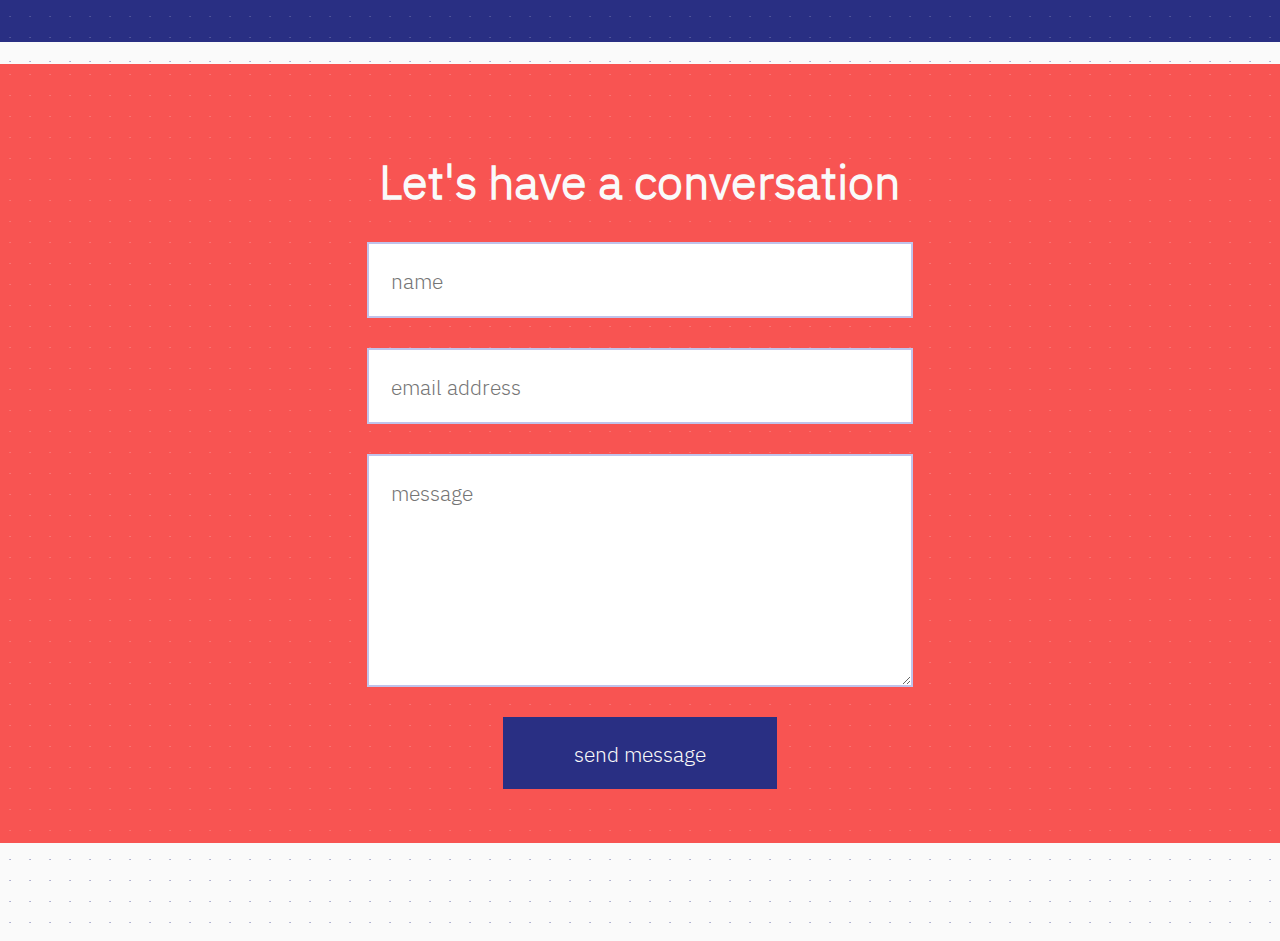
==== commit d8a90dec: "all done" ====
--- a/index.html
+++ b/index.html
@@ -185,9 +185,8 @@
             <section id="about">
                 <p class="intro">Hello!</p>
                 <p>Do you have a message, product or service you want the world to know about? Are you struggling to break through to the next level but just don't know how? This is where I come in.</p>
-                <p>Using a reliable process, I work with people to help them earn more money, gain new followers or make their existing customers happier. I've used this process to build websites that generate millions of dollars in revenue, create memorable identities and help entrepreneurs articulate their brand's ethos.</p>
-                <p>Some might call it art, but its more like a method.</p>
-                <p>You can see more of my work and life on my <a href="https://www.instagram.com/jasonlovescomicsans/" target="_blank">instagram</a>.</p>
+                <p>Using a reliable process, I work with people to help them earn more money, gain new followers or make their existing customers happier. I've used this process to build websites that generate millions of dollars in revenue, create memorable identities and help entrepreneurs articulate their brand's message.</p>
+                <p>You can see more of my work and life as a designer on my <a href="https://www.instagram.com/jasonlovescomicsans/" target="_blank">instagram</a>.</p>
             </section>
 
             
--- a/style.css
+++ b/style.css
@@ -616,7 +616,7 @@
   background-image: url("images/dotted-bg.png");
   background-repeat: repeat;
   font-size: 18px;
-  font-family: 'IBM Plex Sans Light';
+  font-family: 'IBM Plex Sans Light', sans-serif;
   color: #292f83;
 }
 @media (max-width: 768px) {
@@ -632,19 +632,19 @@
 @font-face {
   font-family: 'IBM Plex Sans Bold';
   src: url('assets/fonts/ibmplexsans-bold-webfont.woff2') format('woff2'), url('assets/fonts/ibmplexsans-bold-webfont.woff') format('woff');
-  font-weight: normal;
+  font-weight: bold;
   font-style: normal;
 }
 @font-face {
   font-family: 'IBM Plex Sans Italic';
   src: url('assets/fonts/ibmplexsans-italic-webfont.woff2') format('woff2'), url('assets/fonts/ibmplexsans-italic-webfont.woff') format('woff');
   font-weight: normal;
-  font-style: normal;
+  font-style: italic;
 }
 @font-face {
   font-family: 'IBM Plex Sans Light';
   src: url('assets/fonts/ibmplexsans-light-webfont.woff2') format('woff2'), url('assets/fonts/ibmplexsans-light-webfont.woff') format('woff');
-  font-weight: normal;
+  font-weight: 100;
   font-style: normal;
 }
 .highlight {
@@ -705,7 +705,7 @@
 h3,
 h5,
 h6 {
-  font-family: 'IBM Plex Sans Light';
+  font-family: 'IBM Plex Sans Light', sans-serif;
   color: #f85452;
   line-height: 100%;
 }
@@ -724,7 +724,7 @@
 h4,
 .h4 {
   font-size: 1.6em;
-  font-family: 'IBM Plex Sans Bold';
+  font-family: 'IBM Plex Sans Bold', sans-serif;
   color: #292f83;
 }
 p.intro {
@@ -743,17 +743,17 @@
   -webkit-text-decoration-skip: ink;
   text-decoration-skip: ink;
   transition: 0.5s all;
-  font-family: 'IBM Plex Sans Bold';
+  font-family: 'IBM Plex Sans Bold', sans-serif;
 }
 a:hover {
   color: #f85452;
 }
 b {
-  font-family: 'IBM Plex Sans Bold';
+  font-family: 'IBM Plex Sans Bold', sans-serif;
 }
 blockquote {
   font-size: 2.6em;
-  font-family: 'IBM Plex Sans Italic';
+  font-family: 'IBM Plex Sans Italic', sans-serif;
   border-left: 22px solid #f85452;
   padding-left: 44px;
 }
@@ -1034,7 +1034,7 @@
 }
 header nav ul li a {
   text-decoration: none;
-  font-family: 'IBM Plex Sans Bold';
+  font-family: 'IBM Plex Sans Bold', sans-serif;
   color: #f85452;
   transition: 0.5s color;
   padding: 0.75em ;
@@ -1112,7 +1112,7 @@
 }
 body.index #form-function .see-work {
   font-size: 1.5em;
-  font-family: 'IBM Plex Sans Bold';
+  font-family: 'IBM Plex Sans Bold', sans-serif;
   padding-top: 2em;
   position: relative;
   width: 100%;
@@ -1429,7 +1429,7 @@
   transition: 0.5s all;
 }
 .case-study a div * {
-  font-family: 'IBM Plex Sans Light';
+  font-family: 'IBM Plex Sans Light', sans-serif;
 }
 .case-study a div h3 {
   color: #fafafa;
@@ -1498,7 +1498,7 @@
   }
 }
 #about h2 {
-  font-family: 'IBM Plex Sans Light';
+  font-family: 'IBM Plex Sans Light', sans-serif;
   color: rgba(41, 47, 131, 0.75);
   font-weight: 100;
 }
@@ -1550,7 +1550,7 @@
   box-sizing: border-box;
   margin-bottom: 30px;
   border: 2px solid #c0c3eb;
-  font-family: 'IBM Plex Sans Light';
+  font-family: 'IBM Plex Sans Light', sans-serif;
   font-size: 21px;
 }
 #contact input:focus,
@@ -1568,7 +1568,7 @@
   outline: none;
   cursor: pointer;
   width: 50%;
-  font-family: 'IBM Plex Sans Light';
+  font-family: 'IBM Plex Sans Light', sans-serif;
   transition: 0.5s all;
   margin: 0 auto;
   border: 0px solid transparent !important;
@@ -1931,7 +1931,7 @@
 }
 body.project-template .main-content section:before {
   font-size: 4em;
-  font-family: 'IBM Plex Sans Bold';
+  font-family: 'IBM Plex Sans Bold', sans-serif;
   position: absolute;
   left: 0px;
   z-index: 999999999;
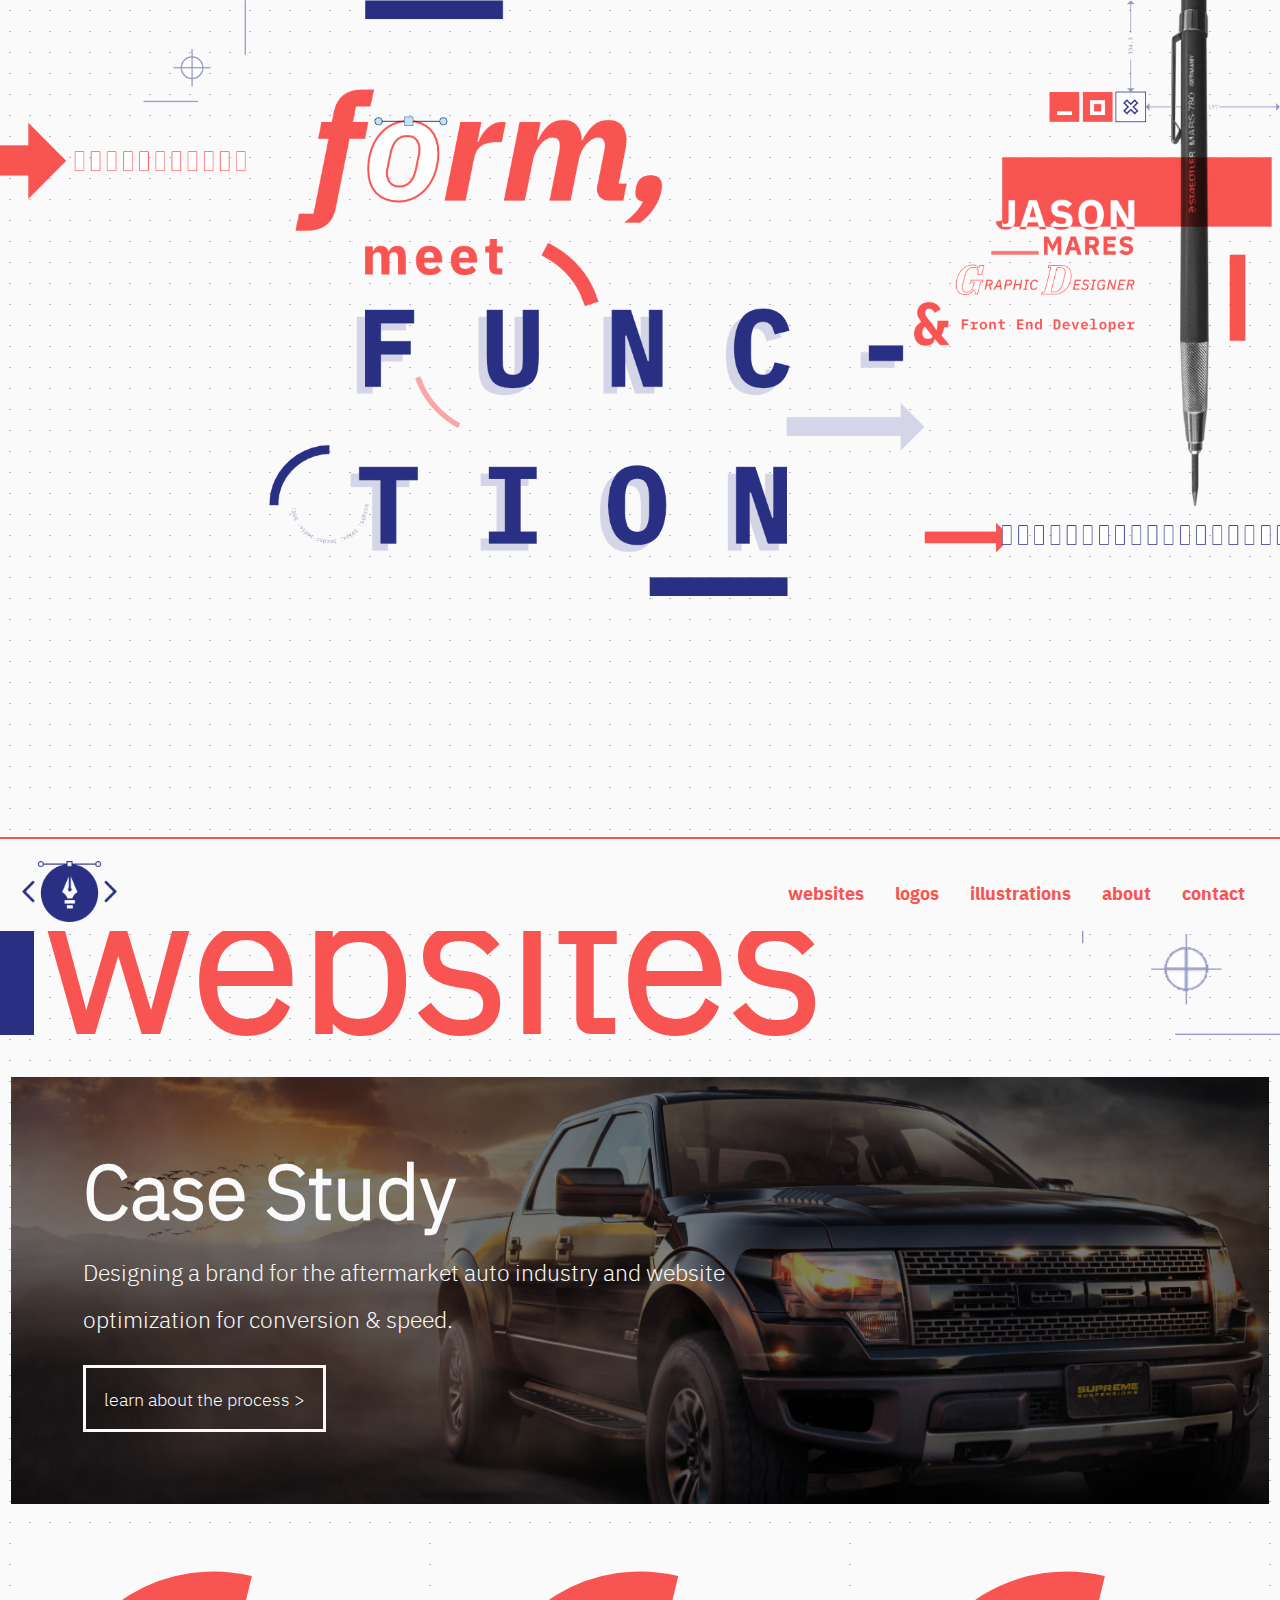
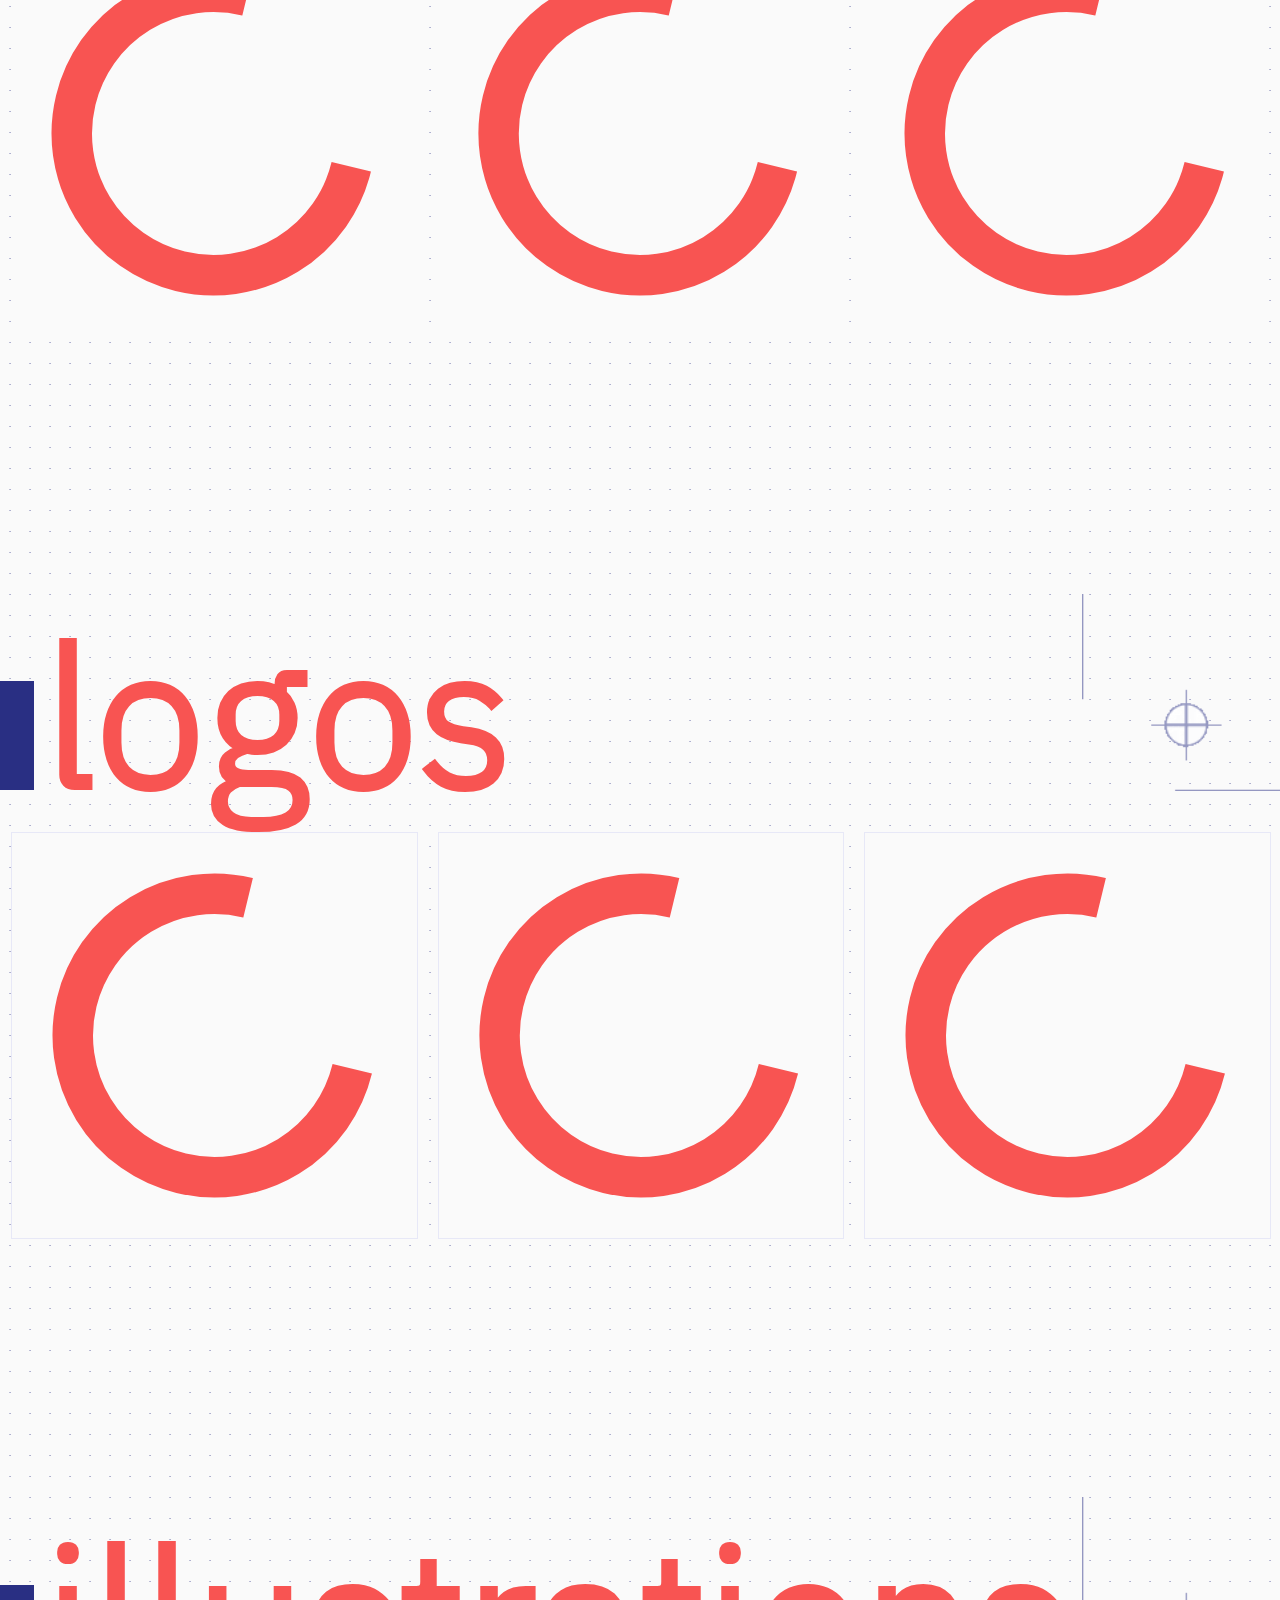
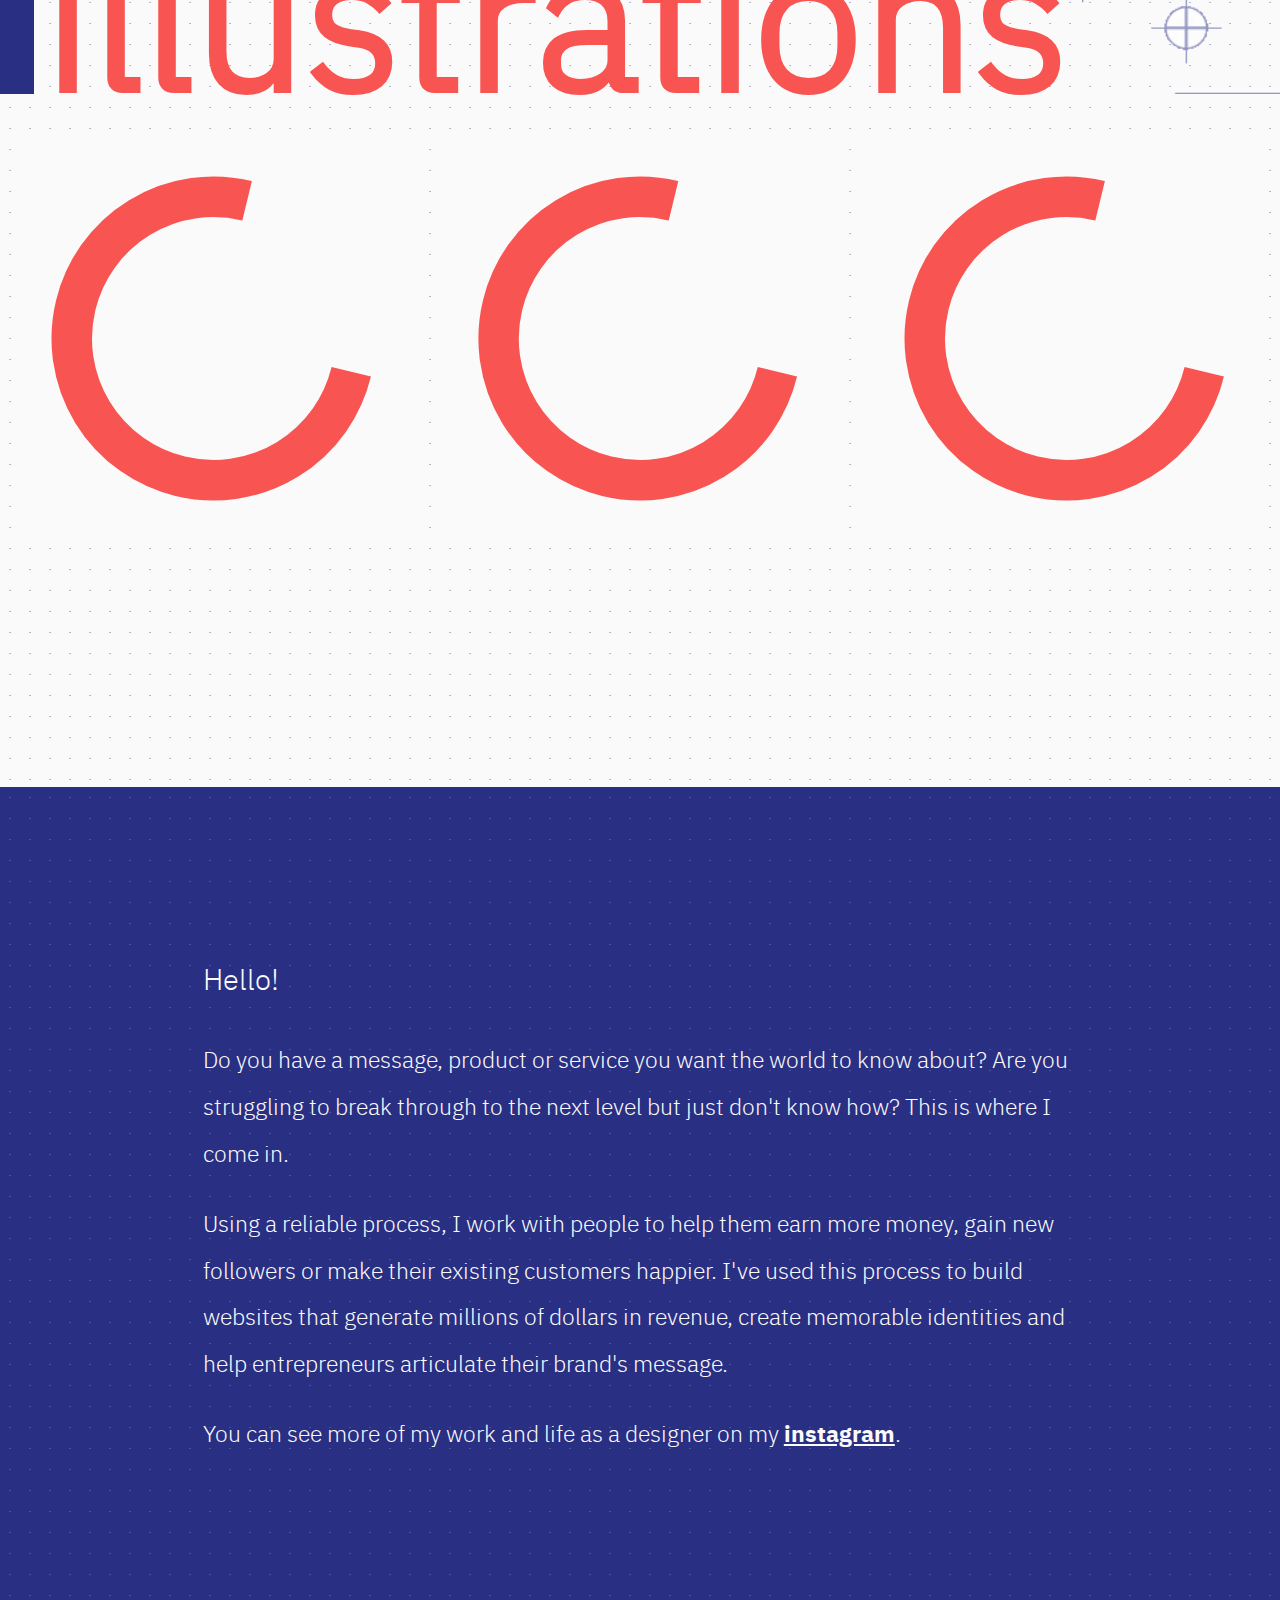
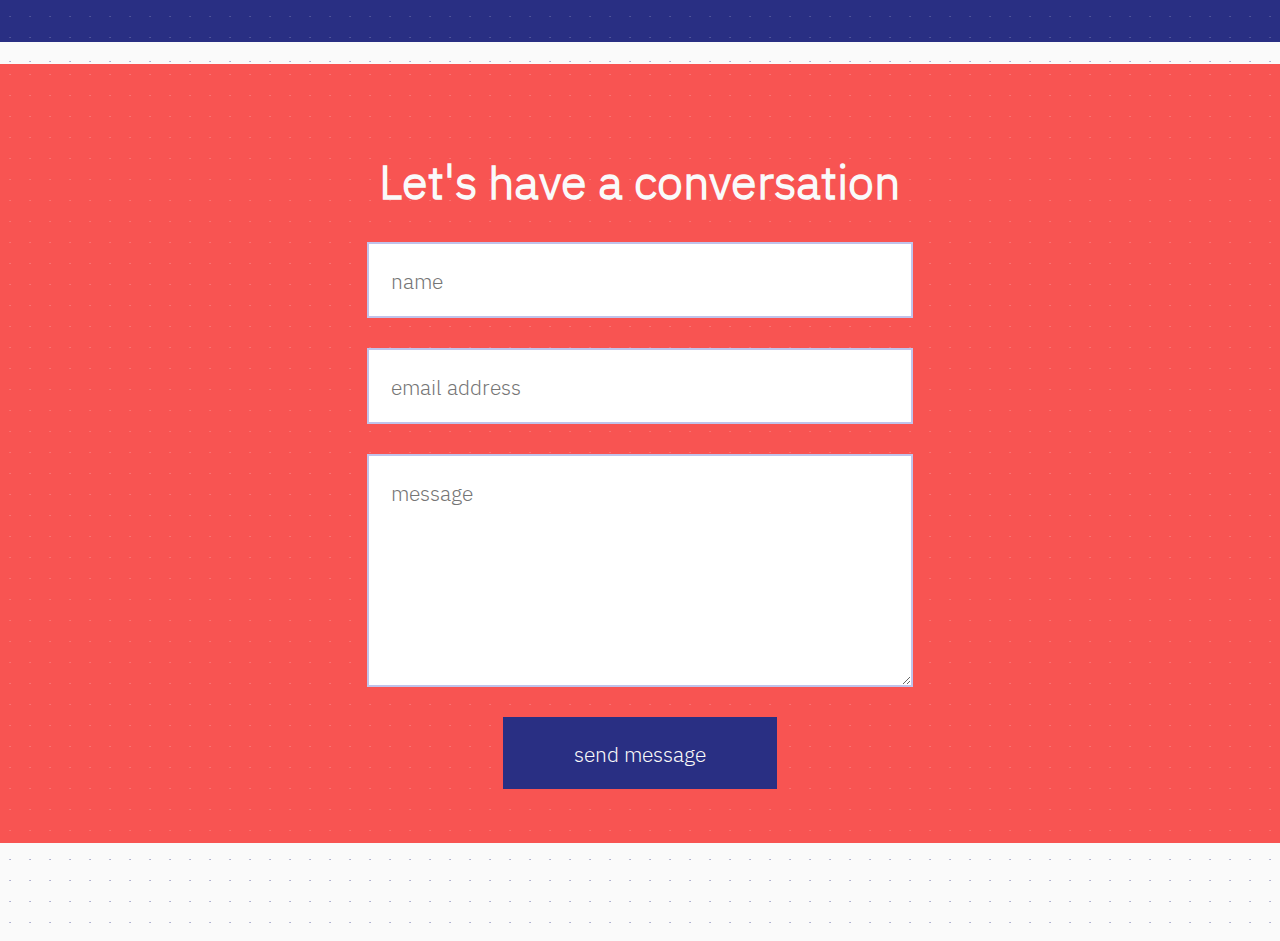
==== commit 1dff44c8: "updated form email address" ====
--- a/index.html
+++ b/index.html
@@ -197,7 +197,7 @@
             
 <!--     CONTACT      -->
             <section id="contact">
-                <form method="POST" action="http://formspree.io/jason-mares@gmail.com">
+                <form method="POST" action="http://formspree.io/jason.t.mares@gmail.com">
                     <h2 class="center">Let's have a conversation</h2>
                     <input type="text" name="name" placeholder="name">
                     <input type="email" name="email" placeholder="email address">
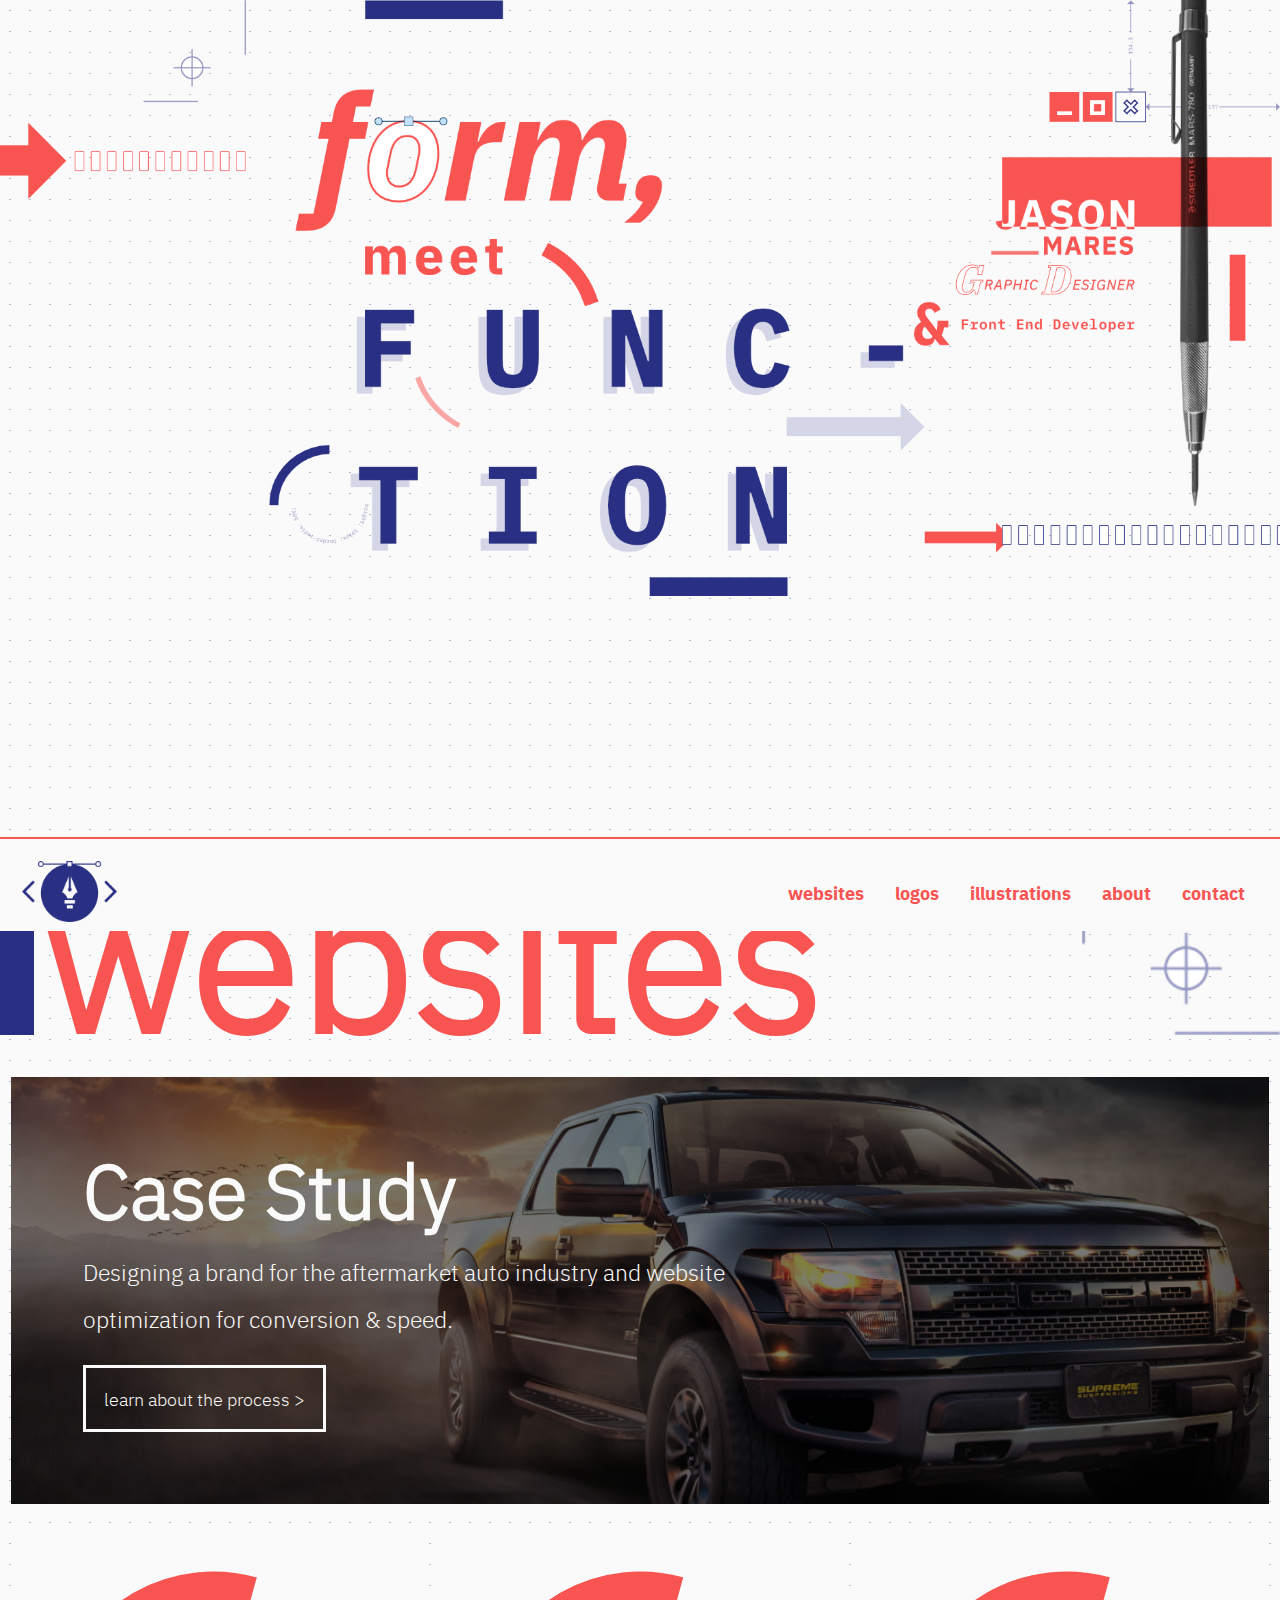
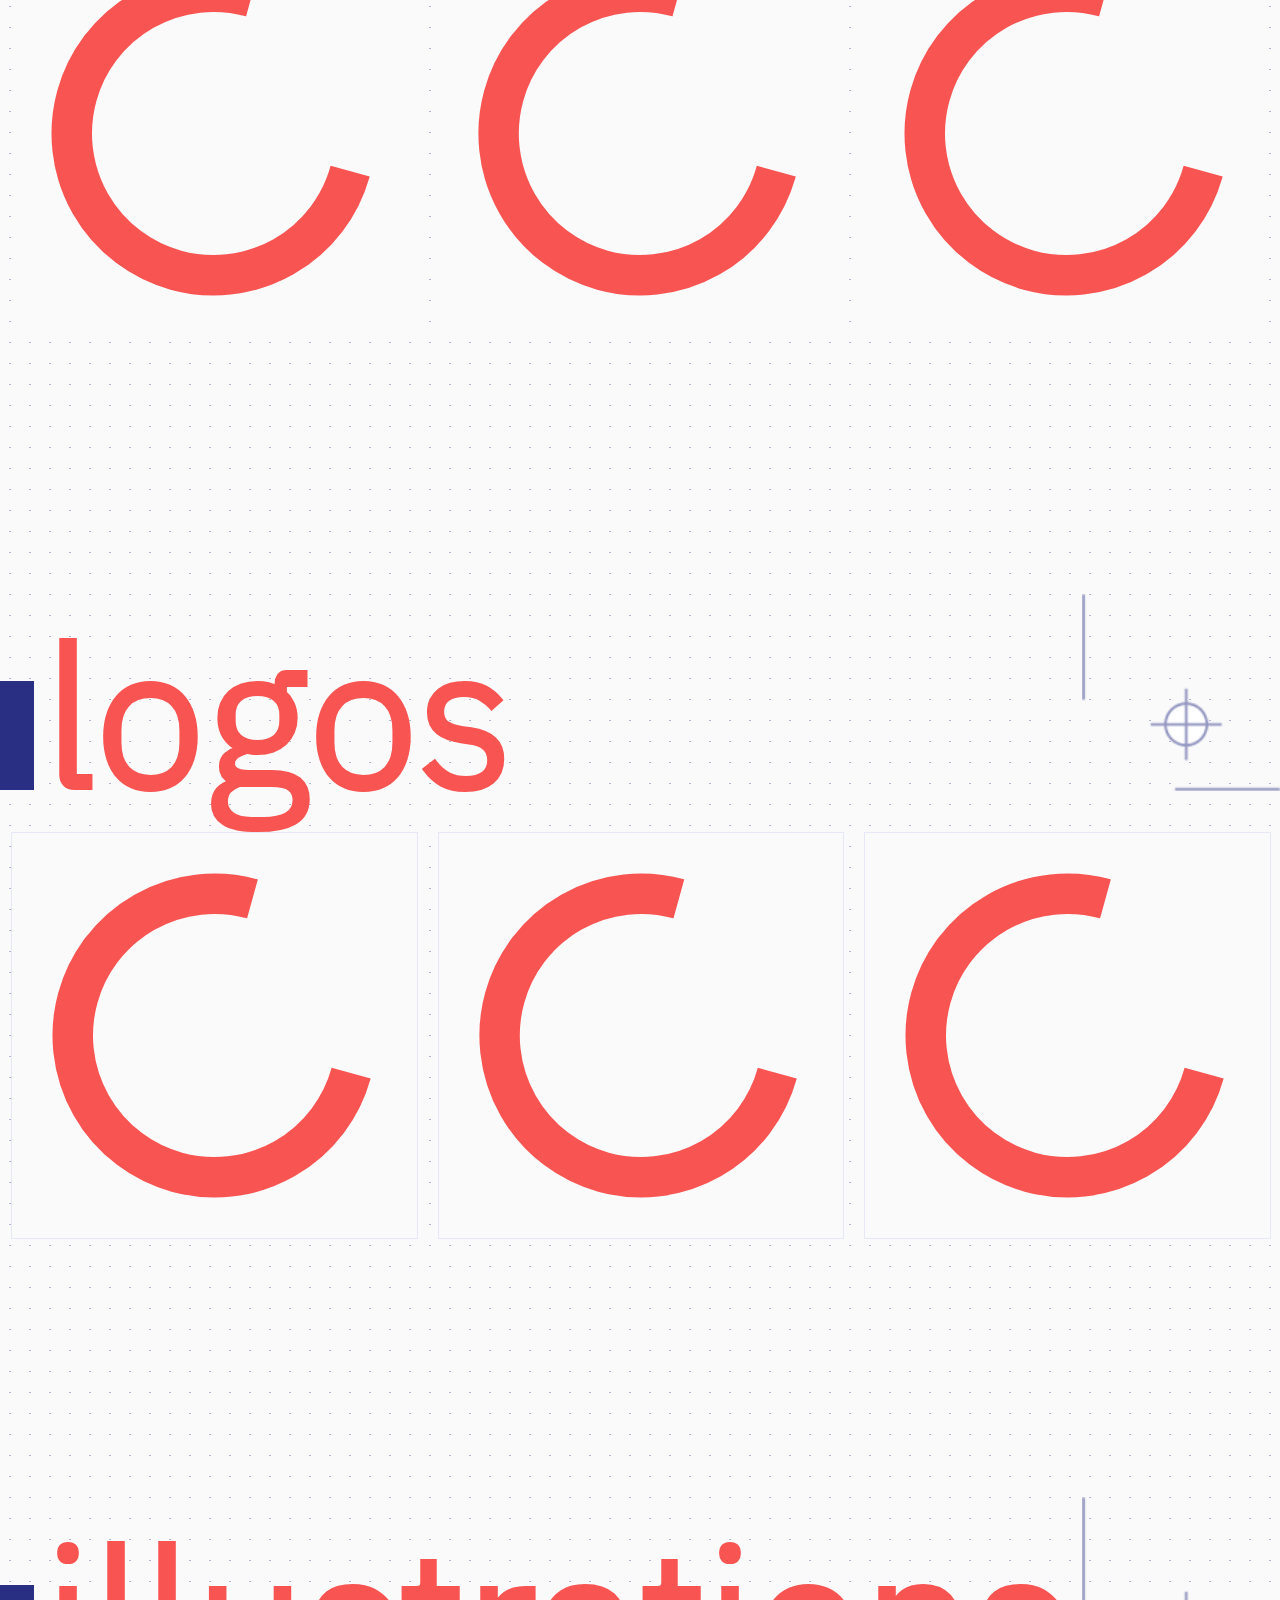
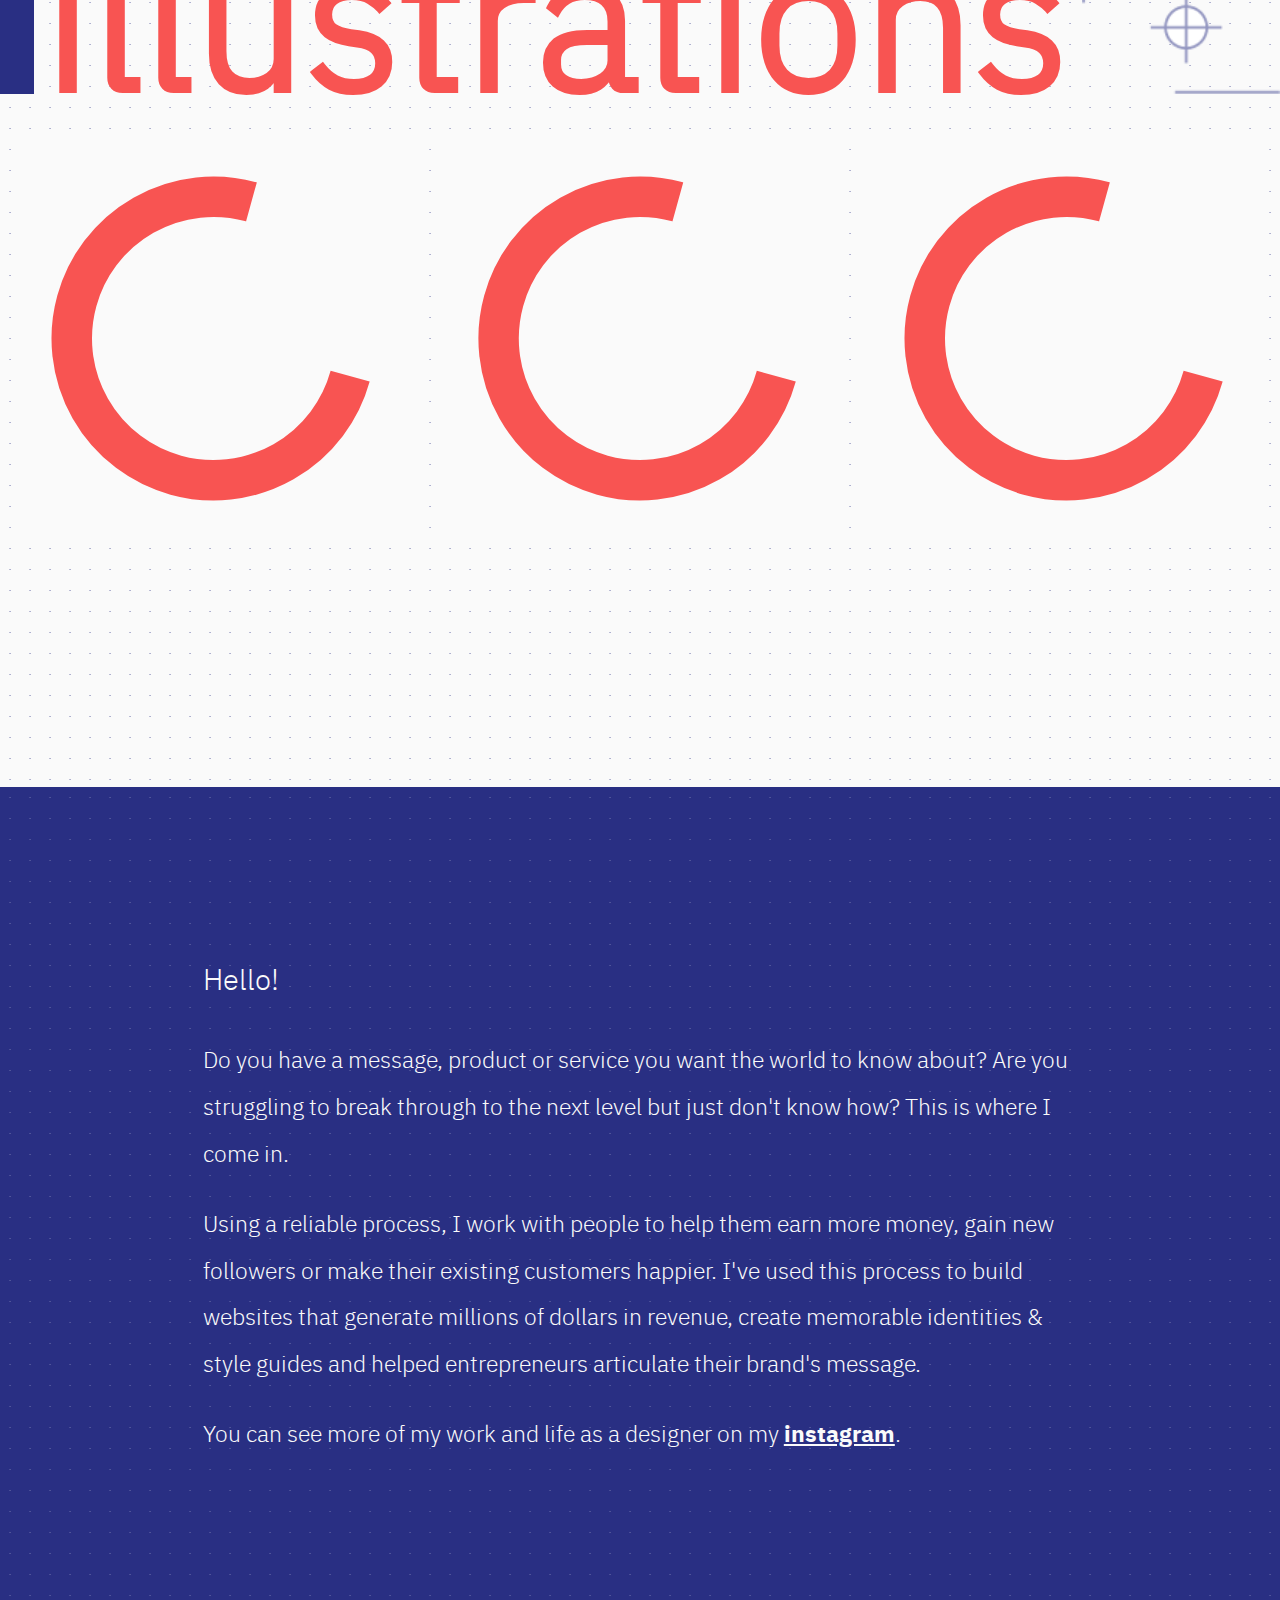
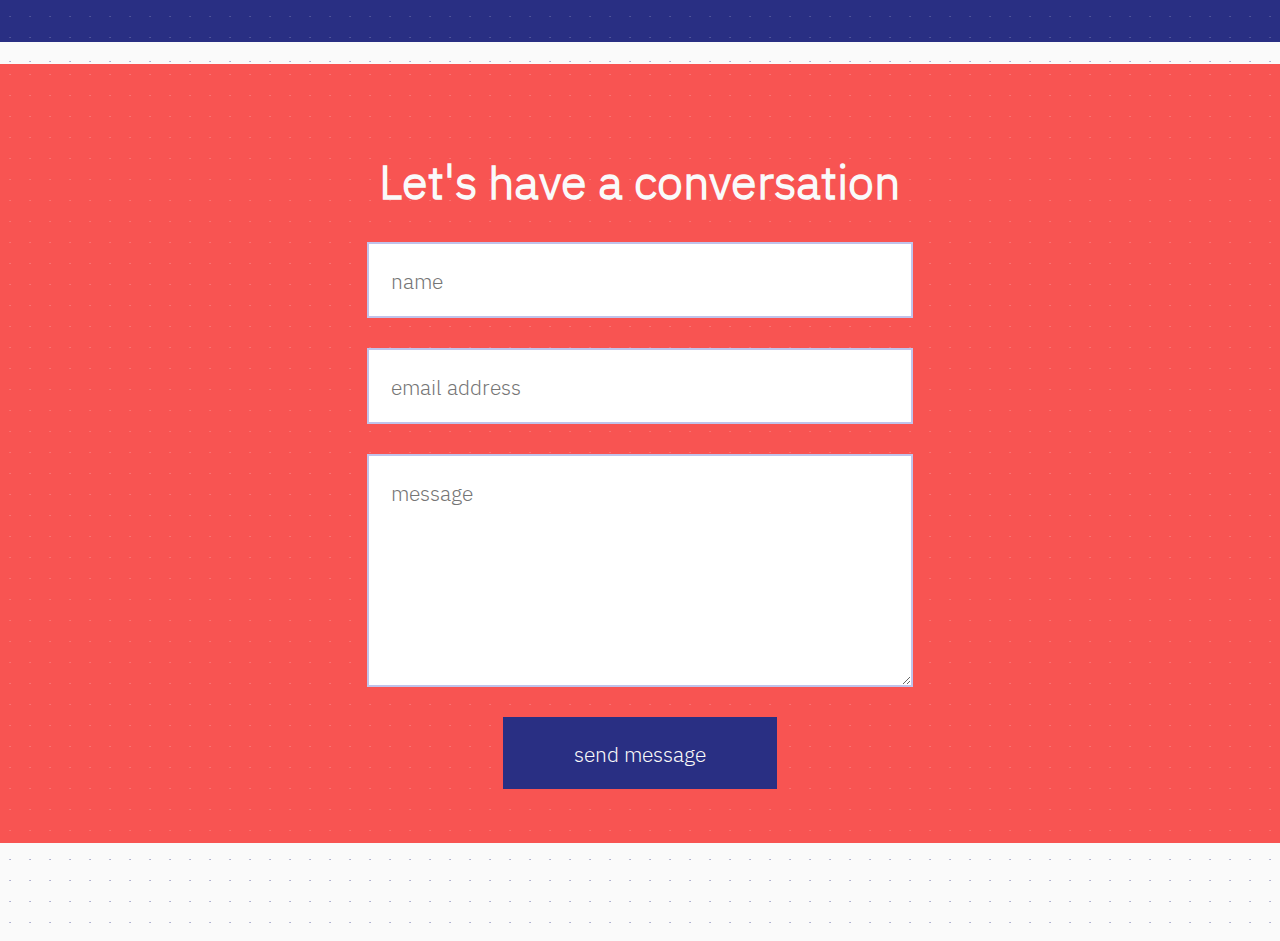
==== commit 838a1ca5: "updated cropmarks to high resolution" ====
--- a/index.html
+++ b/index.html
@@ -185,7 +185,7 @@
             <section id="about">
                 <p class="intro">Hello!</p>
                 <p>Do you have a message, product or service you want the world to know about? Are you struggling to break through to the next level but just don't know how? This is where I come in.</p>
-                <p>Using a reliable process, I work with people to help them earn more money, gain new followers or make their existing customers happier. I've used this process to build websites that generate millions of dollars in revenue, create memorable identities and help entrepreneurs articulate their brand's message.</p>
+                <p>Using a reliable process, I work with people to help them earn more money, gain new followers or make their existing customers happier. I've used this process to build websites that generate millions of dollars in revenue, create memorable identities & style guides and helped entrepreneurs articulate their brand's message.</p>
                 <p>You can see more of my work and life as a designer on my <a href="https://www.instagram.com/jasonlovescomicsans/" target="_blank">instagram</a>.</p>
             </section>
 
--- a/style.css
+++ b/style.css
@@ -676,7 +676,7 @@
   position: absolute;
   bottom: 0.055em;
   right: 0px;
-  background-image: url(images/cropmarks.gif);
+  background-image: url(images/cropmarks.png);
   height: 1em;
   width: 1em;
   background-repeat: no-repeat;
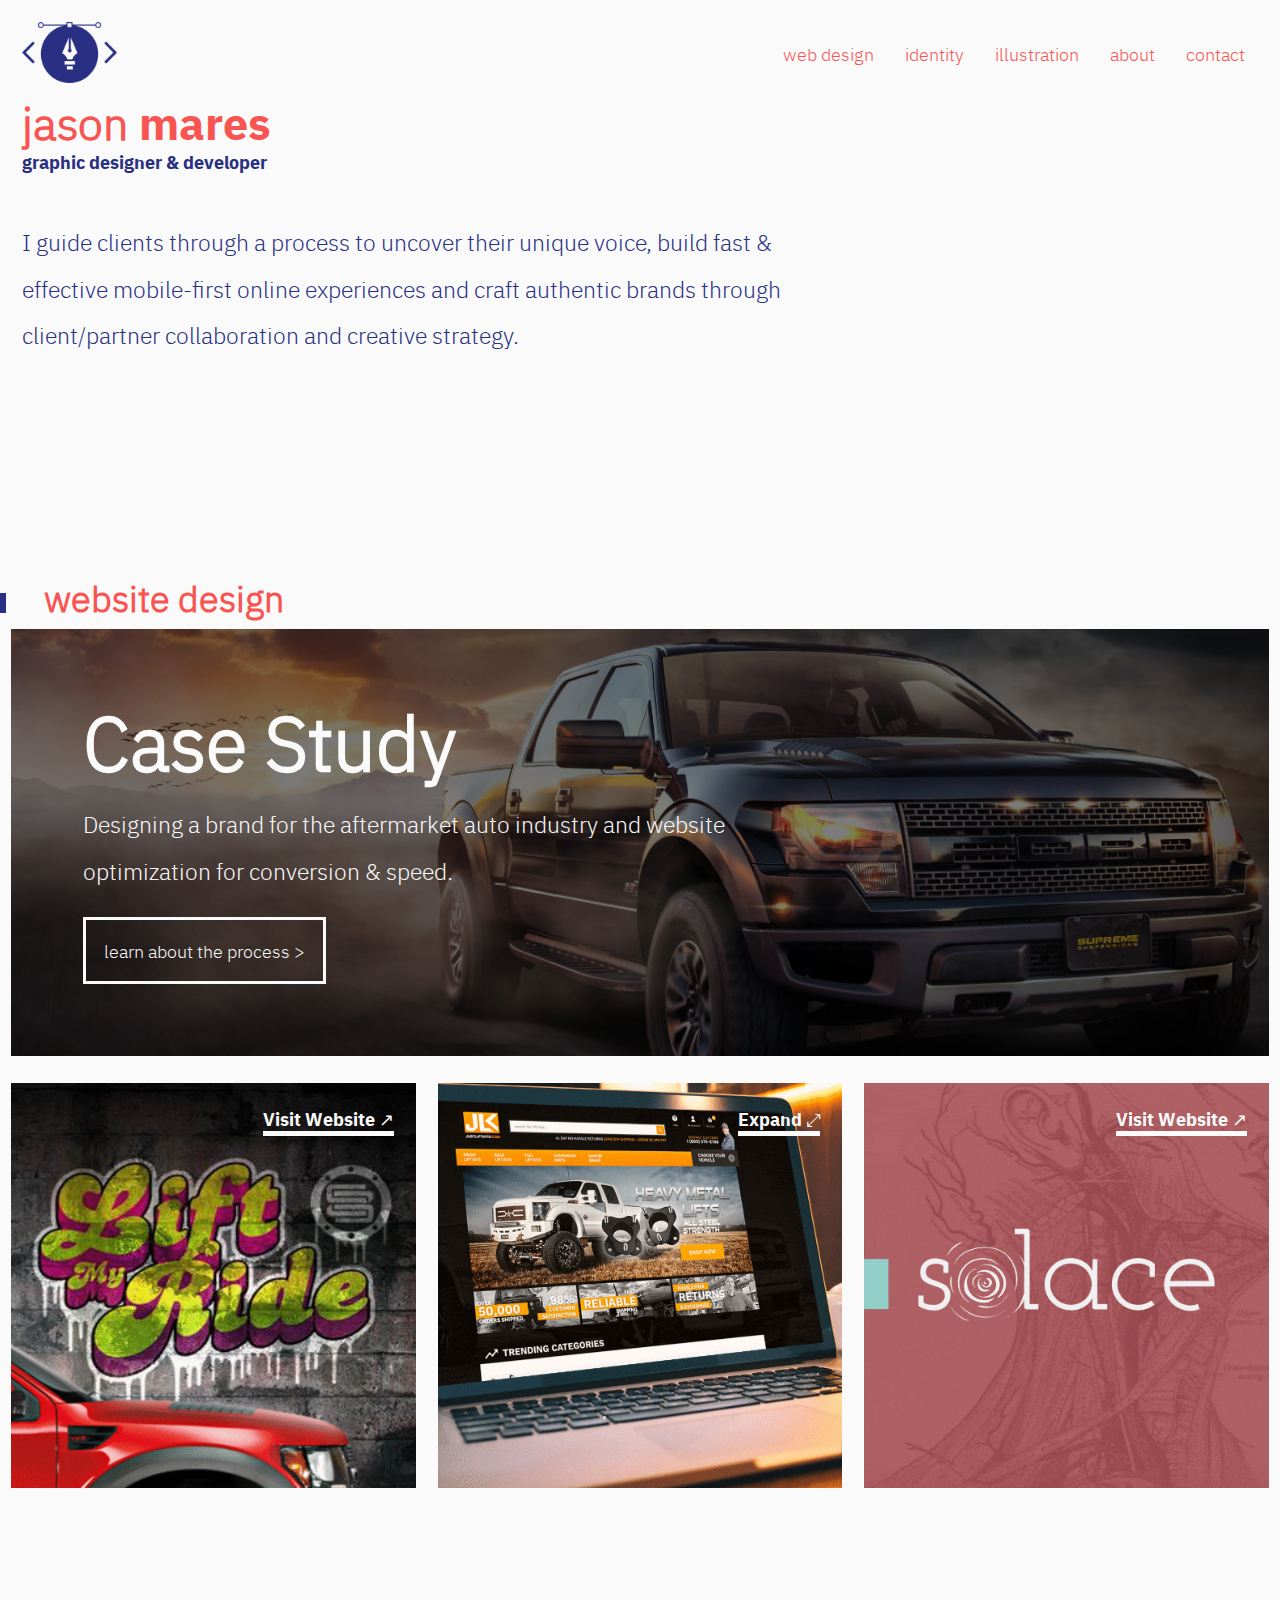
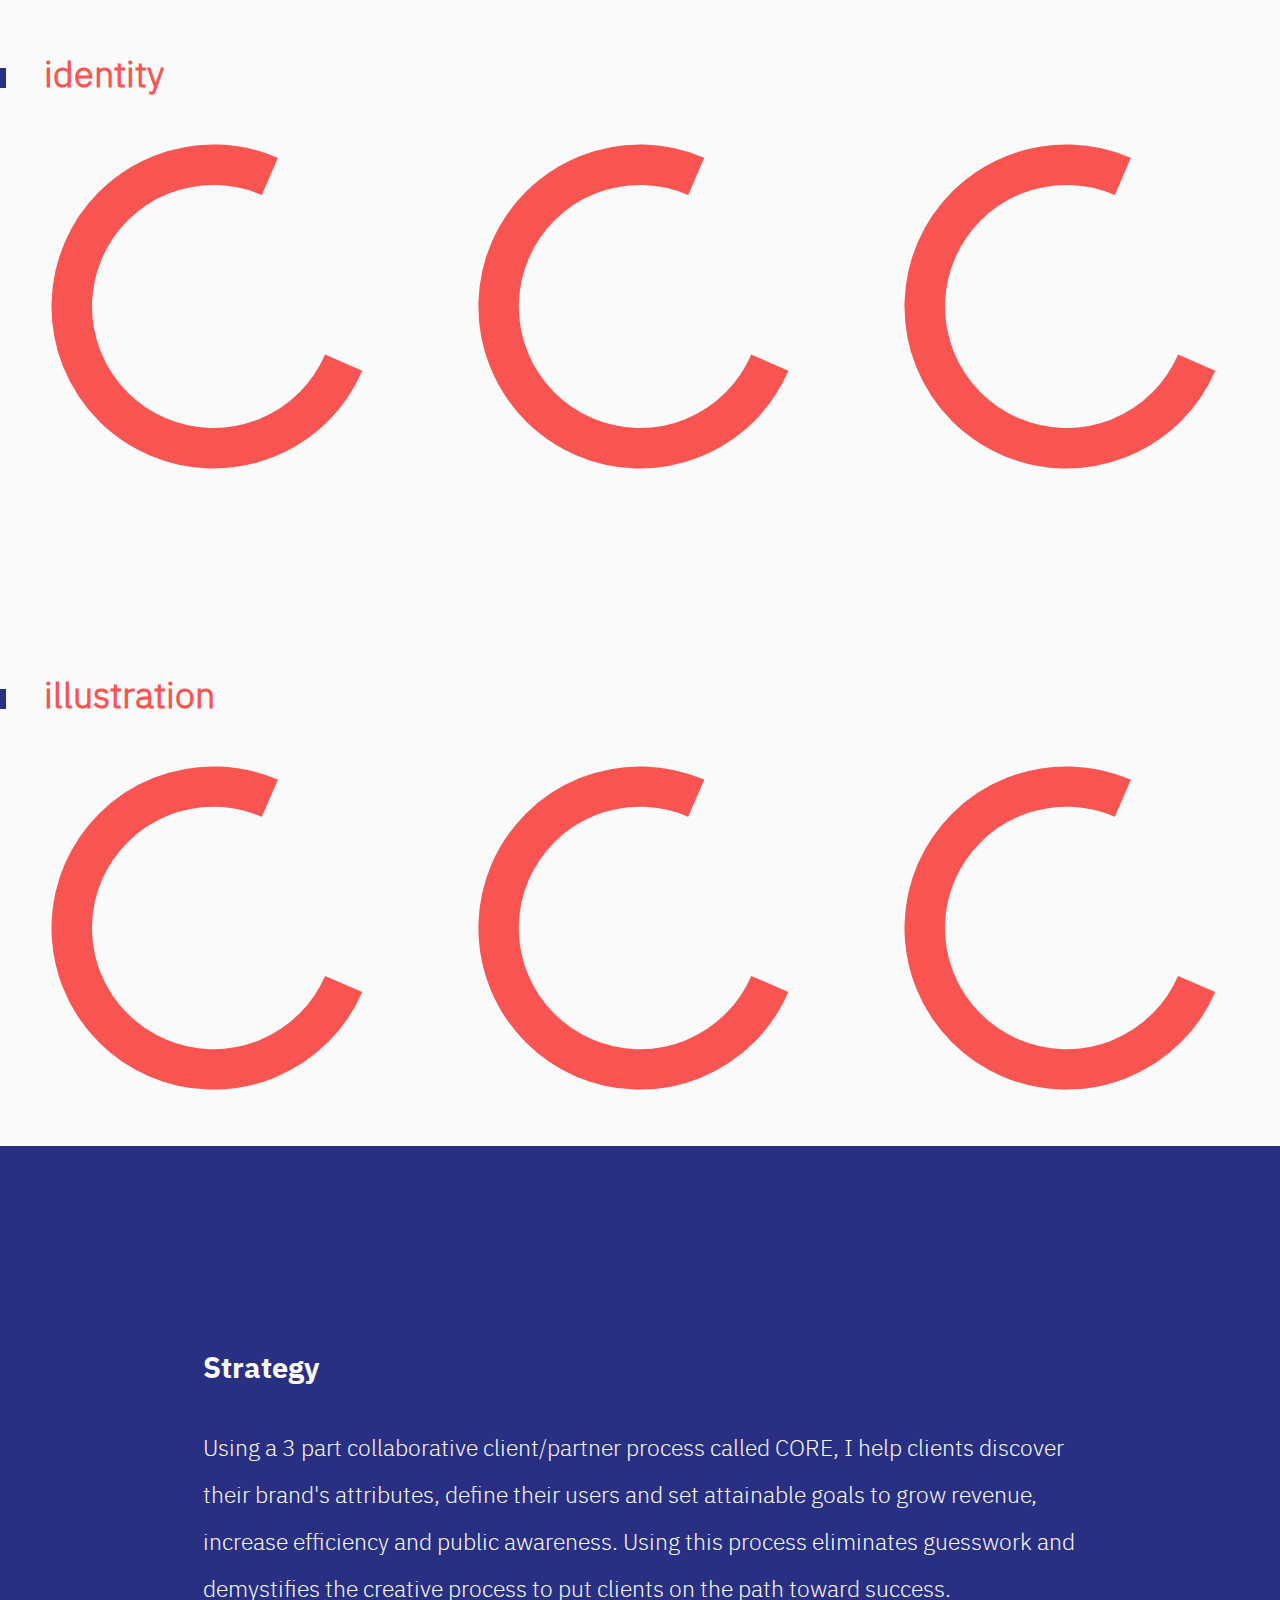
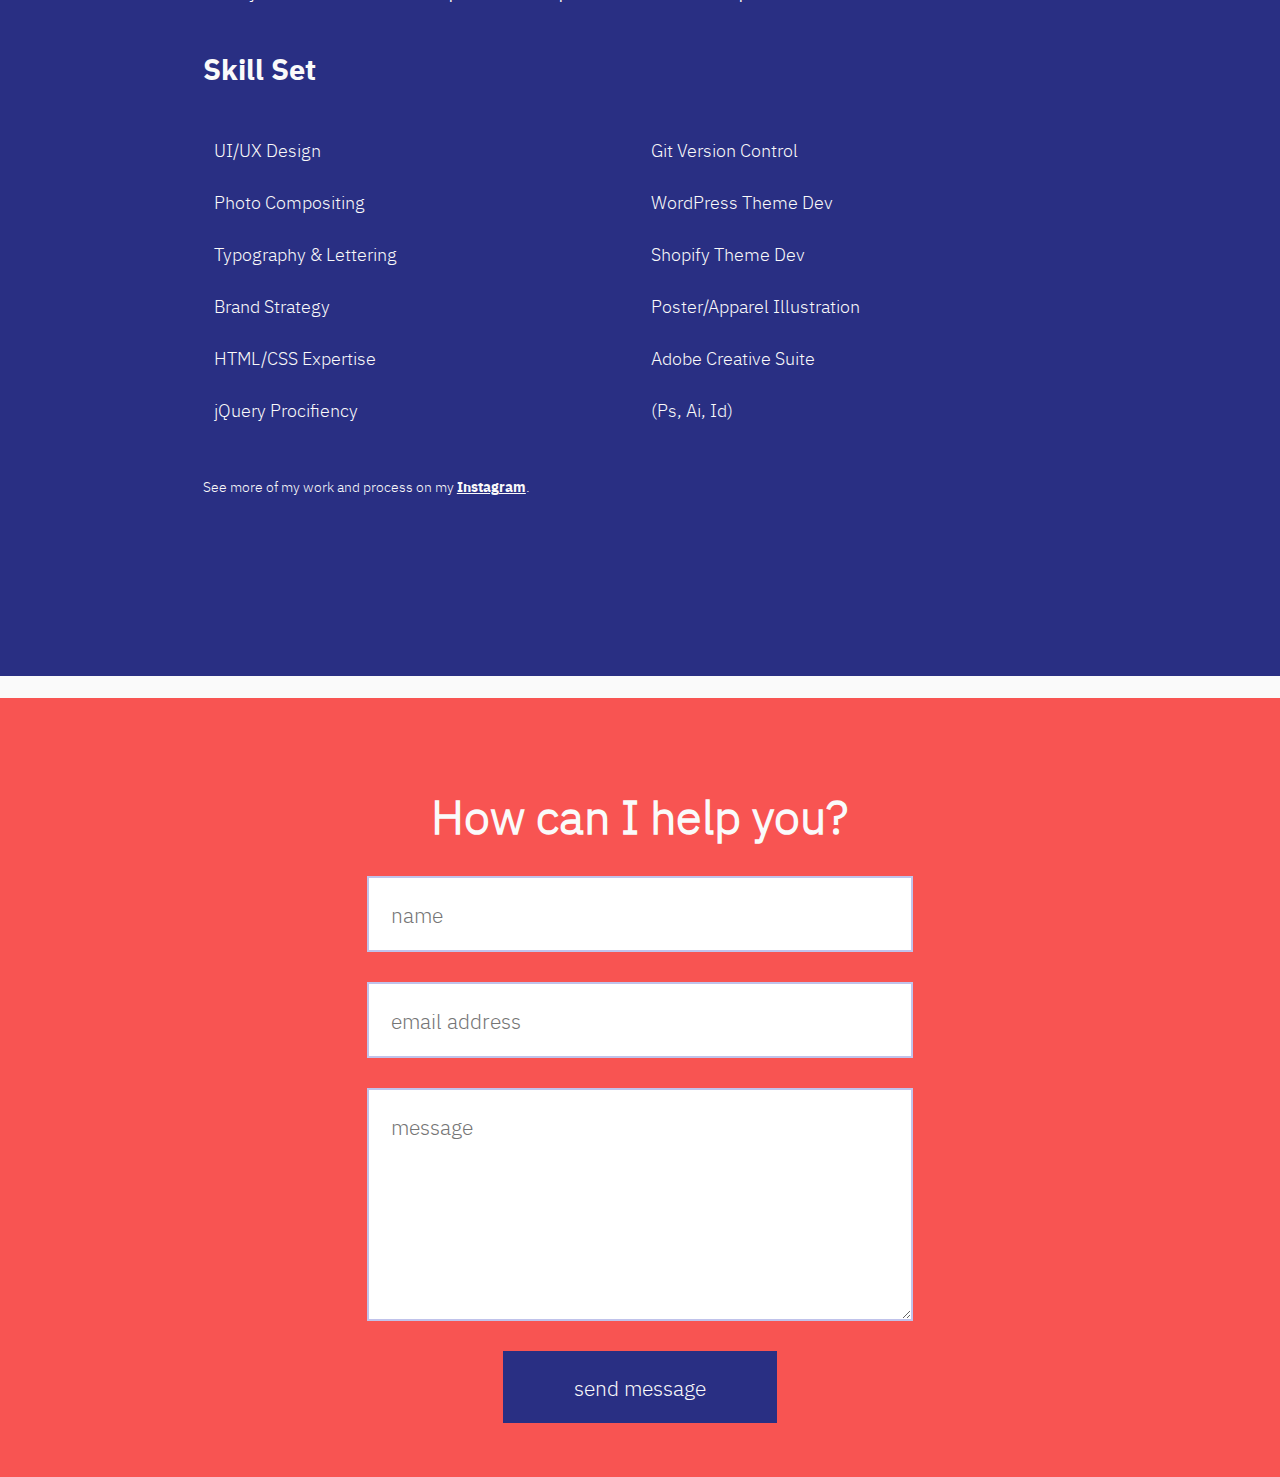
==== commit 89dd26c4: "Scott's critique changes" ====
--- a/index.html
+++ b/index.html
@@ -28,14 +28,24 @@
     </script>
 </head>
 <body class="index" id="top">
+  
+  <div class="intro-container container clearfix">
+      <div class="two-third">
+          <h1 id="name">jason <b>mares</b></h1>
+          <h2><b>graphic designer & developer</b></h2>
+          <p>I guide clients through a process to uncover their unique voice, build fast & effective mobile-first online experiences and craft authentic brands through client/partner collaboration and creative strategy.</p>
+      </div>
+  </div>
    
    <div id="form-function">
        <div class="white-box"></div>
+<!--
            <div class="hero-container">
                <img src="images/hero_1.1.png" alt="Arrow" class="hero1">
                <img src="images/form-meet-function.png" alt="Form, Meet Function. Jason Mares. Graphic Designer & Front End Developer" class="hero2">
                <img src="images/hero_1.3.png" alt="Jason Mares, Graphic Designer & Front End Developer" class="hero3">
            </div>
+-->
            <div class="see-work">
                <a href="#websites" class="scroll">
                    <span class="seeworkcontainer">
@@ -68,9 +78,9 @@
         <nav>
             <a href="#top" class="scroll" id="logo"><img src="images/logo.png" alt="Jason Mares" class="logo"></a>
             <ul>
-                <li><a href="#websites" class="scroll">websites</a></li>
-                <li><a href="#logos" class="scroll">logos</a></li>
-                <li><a href="#illustrations" class="scroll">illustrations</a></li>
+                <li><a href="#web-design" class="scroll">web design</a></li>
+                <li><a href="#identity" class="scroll">identity</a></li>
+                <li><a href="#illustration" class="scroll">illustration</a></li>
                 <li><a href="#about" class="scroll">about</a></li>
                 <li><a href="#contact" class="scroll">contact</a></li>
             </ul>
@@ -84,8 +94,8 @@
             
             
 <!--     WEBSITES      -->
-            <section id="websites">
-                <h2 class="highlight h1"><span class="container">websites</span></h2>
+            <section id="web-design">
+                <h2 class="highlight h1"><span class="container">website design</span></h2>
                 <div class="container">
                     <ul class="case-study-container">
                         <li class="case-study supreme-web">
@@ -126,8 +136,8 @@
             
            
 <!--     LOGOS      -->
-            <section id="logos">
-                <h2 class="highlight h1"><span class="container">logos</span></h2>
+            <section id="identity">
+                <h2 class="highlight h1"><span class="container">identity</span></h2>
                 <div class="container">
                     <ul class="flex-container">
                         <li class="flex-item_one-third">
@@ -149,8 +159,8 @@
             
             
 <!--     ILLUSTRATIONS      -->
-            <section id="illustrations">
-                <h2 class="highlight h1"><span class="container">illustrations</span></h2>
+            <section id="illustration">
+                <h2 class="highlight h1"><span class="container">illustration</span></h2>
                 
                 <div class="container">
                     <ul class="flex-container">
@@ -183,10 +193,31 @@
             
 <!--     ABOUT      -->
             <section id="about">
-                <p class="intro">Hello!</p>
-                <p>Do you have a message, product or service you want the world to know about? Are you struggling to break through to the next level but just don't know how? This is where I come in.</p>
-                <p>Using a reliable process, I work with people to help them earn more money, gain new followers or make their existing customers happier. I've used this process to build websites that generate millions of dollars in revenue, create memorable identities & style guides and helped entrepreneurs articulate their brand's message.</p>
-                <p>You can see more of my work and life as a designer on my <a href="https://www.instagram.com/jasonlovescomicsans/" target="_blank">instagram</a>.</p>
+                <div class="container">
+<!--                    <p class="intro"><b>expertise</b></p>-->
+                    <p class="intro"><b>Strategy</b></p>
+                    <p>Using a 3 part collaborative client/partner process called CORE, I help clients discover their brand's attributes, define their users and set attainable goals to grow revenue, increase efficiency and public awareness. Using this process eliminates guesswork and demystifies the creative process to put clients on the path toward success.</p>
+                    <p class="intro"><b>Skill Set</b></p>
+                    <div class="clearfix">
+                        <ul class="one-half">
+                            <li>UI/UX Design</li>
+                            <li>Photo Compositing</li>
+                            <li>Typography & Lettering</li>
+                            <li>Brand Strategy</li>
+                            <li>HTML/CSS Expertise</li>
+                            <li>jQuery Procifiency</li>
+                        </ul>
+                        <ul class="one-half">
+                            <li>Git Version Control</li>
+                            <li>WordPress Theme Dev</li>
+                            <li>Shopify Theme Dev</li>
+                            <li>Poster/Apparel Illustration</li>
+                            <li>Adobe Creative Suite</li>
+                            <li>(Ps, Ai, Id)</li>
+                        </ul>
+                    </div>
+                    <p class="small">See more of my work and process on my <a href="https://www.instagram.com/jasonshottheserif/" target="_blank">Instagram</a>.</p>
+                </div>
             </section>
 
             
@@ -198,7 +229,7 @@
 <!--     CONTACT      -->
             <section id="contact">
                 <form method="POST" action="http://formspree.io/jason.t.mares@gmail.com">
-                    <h2 class="center">Let's have a conversation</h2>
+                    <h2 class="center">How can I help you?</h2>
                     <input type="text" name="name" placeholder="name">
                     <input type="email" name="email" placeholder="email address">
                     <textarea name="message" placeholder="message"></textarea>
--- a/style.css
+++ b/style.css
@@ -613,7 +613,6 @@
   padding: 0px;
   margin: 0px;
   background-color: #fafafa;
-  background-image: url("images/dotted-bg.png");
   background-repeat: repeat;
   font-size: 18px;
   font-family: 'IBM Plex Sans Light', sans-serif;
@@ -671,24 +670,6 @@
   background-color: #292f83;
   height: 0.55em;
 }
-.highlight:after {
-  content: '';
-  position: absolute;
-  bottom: 0.055em;
-  right: 0px;
-  background-image: url(images/cropmarks.png);
-  height: 1em;
-  width: 1em;
-  background-repeat: no-repeat;
-  background-position: bottom right;
-  background-size: contain;
-  z-index: 1;
-}
-@media (max-width: 768px) {
-  .highlight:after {
-    display: none;
-  }
-}
 .highlight span {
   display: block;
   padding: 0px 0px 0px 44px;
@@ -698,6 +679,15 @@
 @media (max-width: 768px) {
   .highlight span {
     padding: 0px;
+  }
+}
+.small {
+  font-size: 0.75em;
+}
+@media (max-width: 768px) {
+  .small {
+    font-size: 1em;
+    opacity: 0.5;
   }
 }
 h1,
@@ -877,7 +867,6 @@
 }
 .blue-container {
   background-color: #292f83;
-  background-image: url(images/white-dotted-bg.png);
   background-repeat: repeat;
   color: #fafafa;
 }
@@ -886,16 +875,7 @@
 }
 .red-container {
   background-color: #f85452;
-  background-image: url(images/white-dotted-bg.png);
   background-repeat: repeat;
-}
-#wrapper {
-  padding-bottom: 98px;
-}
-@media (max-width: 768px) {
-  #wrapper {
-    padding-bottom: 94px;
-  }
 }
 .container {
   width: 1399px;
@@ -907,6 +887,30 @@
   .container {
     width: 100%;
     padding: 0px;
+  }
+}
+.intro-container {
+  padding-top: 98px;
+  padding: 98px 22px 22px 22px !important;
+}
+.intro-container h1,
+.intro-container h2 {
+  margin: 0;
+}
+.intro-container h1 {
+  font-size: 2.5em;
+}
+.intro-container h2 {
+  font-size: 1em;
+  margin-top: 0.5em;
+  color: #292f83;
+}
+.intro-container p {
+  margin-top: 2em;
+}
+@media (max-width: 768px) {
+  .intro-container div {
+    width: 100%;
   }
 }
 .hero-container {
@@ -983,12 +987,12 @@
 }
 header {
   position: fixed;
-  padding: 22px 0px 15px;
+  top: 0px;
+  padding: 22px;
   z-index: 999999999999999999;
   transition: 2s all;
   background-color: #fafafa;
   width: 100%;
-  border-top: 2px solid #f85452;
 }
 @media (max-width: 1399px) {
   header {
@@ -996,16 +1000,15 @@
     box-sizing: border-box;
   }
 }
-@media (min-width: 768px) {
-  header {
-    bottom: -31px !important;
-  }
-}
 @media (max-width: 768px) {
   header {
     position: fixed;
     width: 100%;
-    bottom: 0px;
+  }
+}
+@media (min-width: 768px) {
+  header {
+    top: 0px !important;
   }
 }
 header nav {
@@ -1034,7 +1037,7 @@
 }
 header nav ul li a {
   text-decoration: none;
-  font-family: 'IBM Plex Sans Bold', sans-serif;
+  font-family: 'IBM Plex Sans Light', sans-serif;
   color: #f85452;
   transition: 0.5s color;
   padding: 0.75em ;
@@ -1083,6 +1086,7 @@
   text-align: center;
   position: relative;
   overflow: hidden;
+  display: none !important;
 }
 body.index #form-function img {
   display: block;
@@ -1286,11 +1290,18 @@
   margin: 0px;
 }
 body.index section {
-  margin: 230px 0px;
-  padding-top: 22px;
+  padding-top: 150px;
+}
+@media (max-width: 768px) {
+  body.index section:first-child {
+    padding-top: 0px;
+  }
 }
 body.index section#logos img {
   border: 1px solid #e7e8f7;
+}
+body.index section .highlight {
+  font-size: 2em;
 }
 @media (max-width: 1025px) {
   body.index section .highlight.h1 {
@@ -1479,17 +1490,18 @@
   margin: 0 auto;
   padding: 9em 0em;
   background-color: #292f83;
-  background-image: url(images/white-dotted-bg.png);
   background-repeat: repeat;
   color: #fafafa;
 }
 #about a {
   color: #fafafa;
 }
+#about .container {
+  max-width: 874.375px;
+}
 #about p {
-  max-width: 874.375px;
   color: #fafafa;
-  margin: 0 auto;
+  margin-bottom: 22px;
 }
 @media (max-width: 768px) {
   #about p {
@@ -1504,6 +1516,10 @@
 }
 #about h2:after {
   display: none;
+}
+#about ul {
+  width: 50%;
+  margin-bottom: 22px;
 }
 @media (max-width: 768px) {
   #about {
@@ -1517,7 +1533,6 @@
   box-sizing: border-box;
   margin-top: 22px;
   background-color: #f85452;
-  background-image: url(images/white-dotted-bg.png);
   background-repeat: repeat;
 }
 #contact form {
@@ -1588,6 +1603,9 @@
   transform: scale(0.9);
   background-color: #db0b09;
 }
+body.project-template {
+  padding-top: 98px;
+}
 @media (max-width: 768px) {
   body.project-template p {
     width: 90%;
@@ -1605,7 +1623,6 @@
 }
 body.project-template .hero {
   background-color: #292f83;
-  background-image: url(images/white-dotted-bg.png);
   background-repeat: repeat;
   color: #fafafa;
 }
@@ -1983,7 +2000,6 @@
   transition-timing-function: cubic-bezier(0.215, 0.61, 0.355, 1);
   -webkit-transition-property: -webkit-transform;
   transition-property: transform;
-  height: 94px;
 }
 .header--hidden {
   -webkit-transform: translateY(-100%);
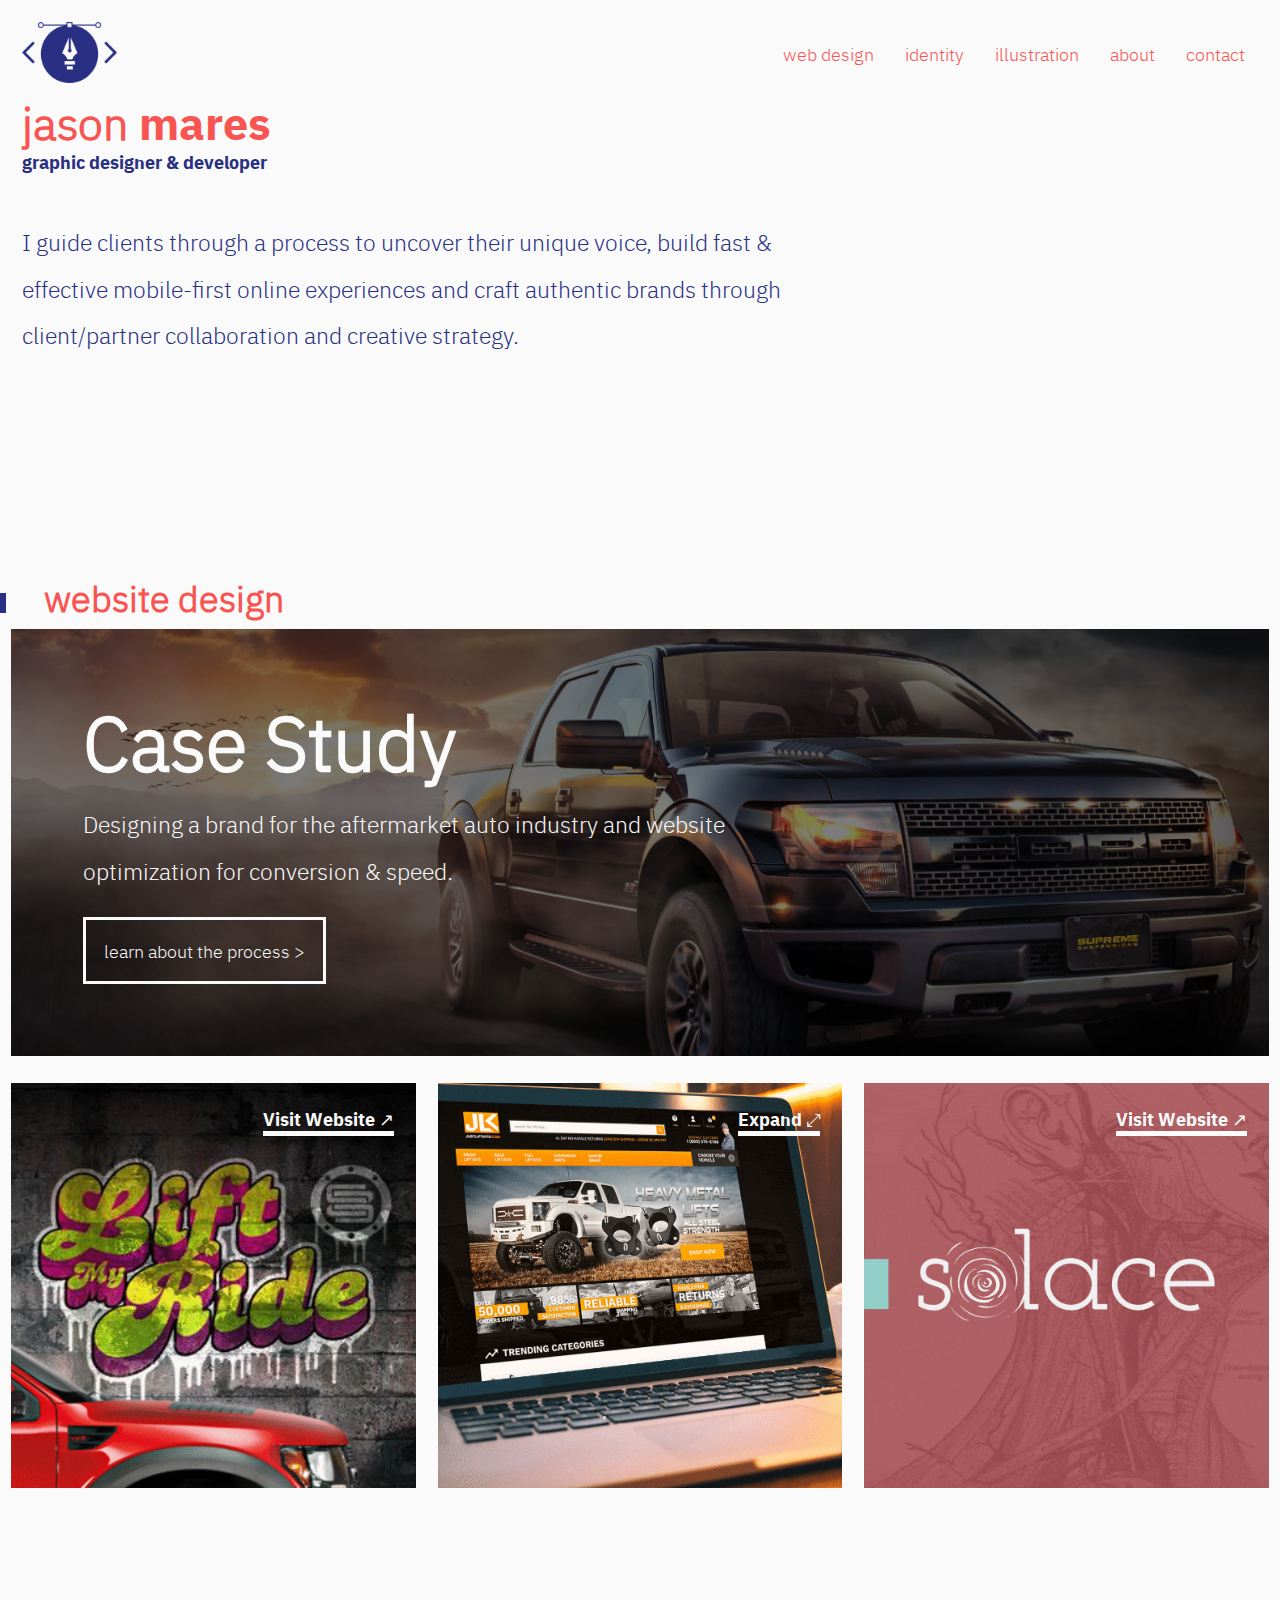
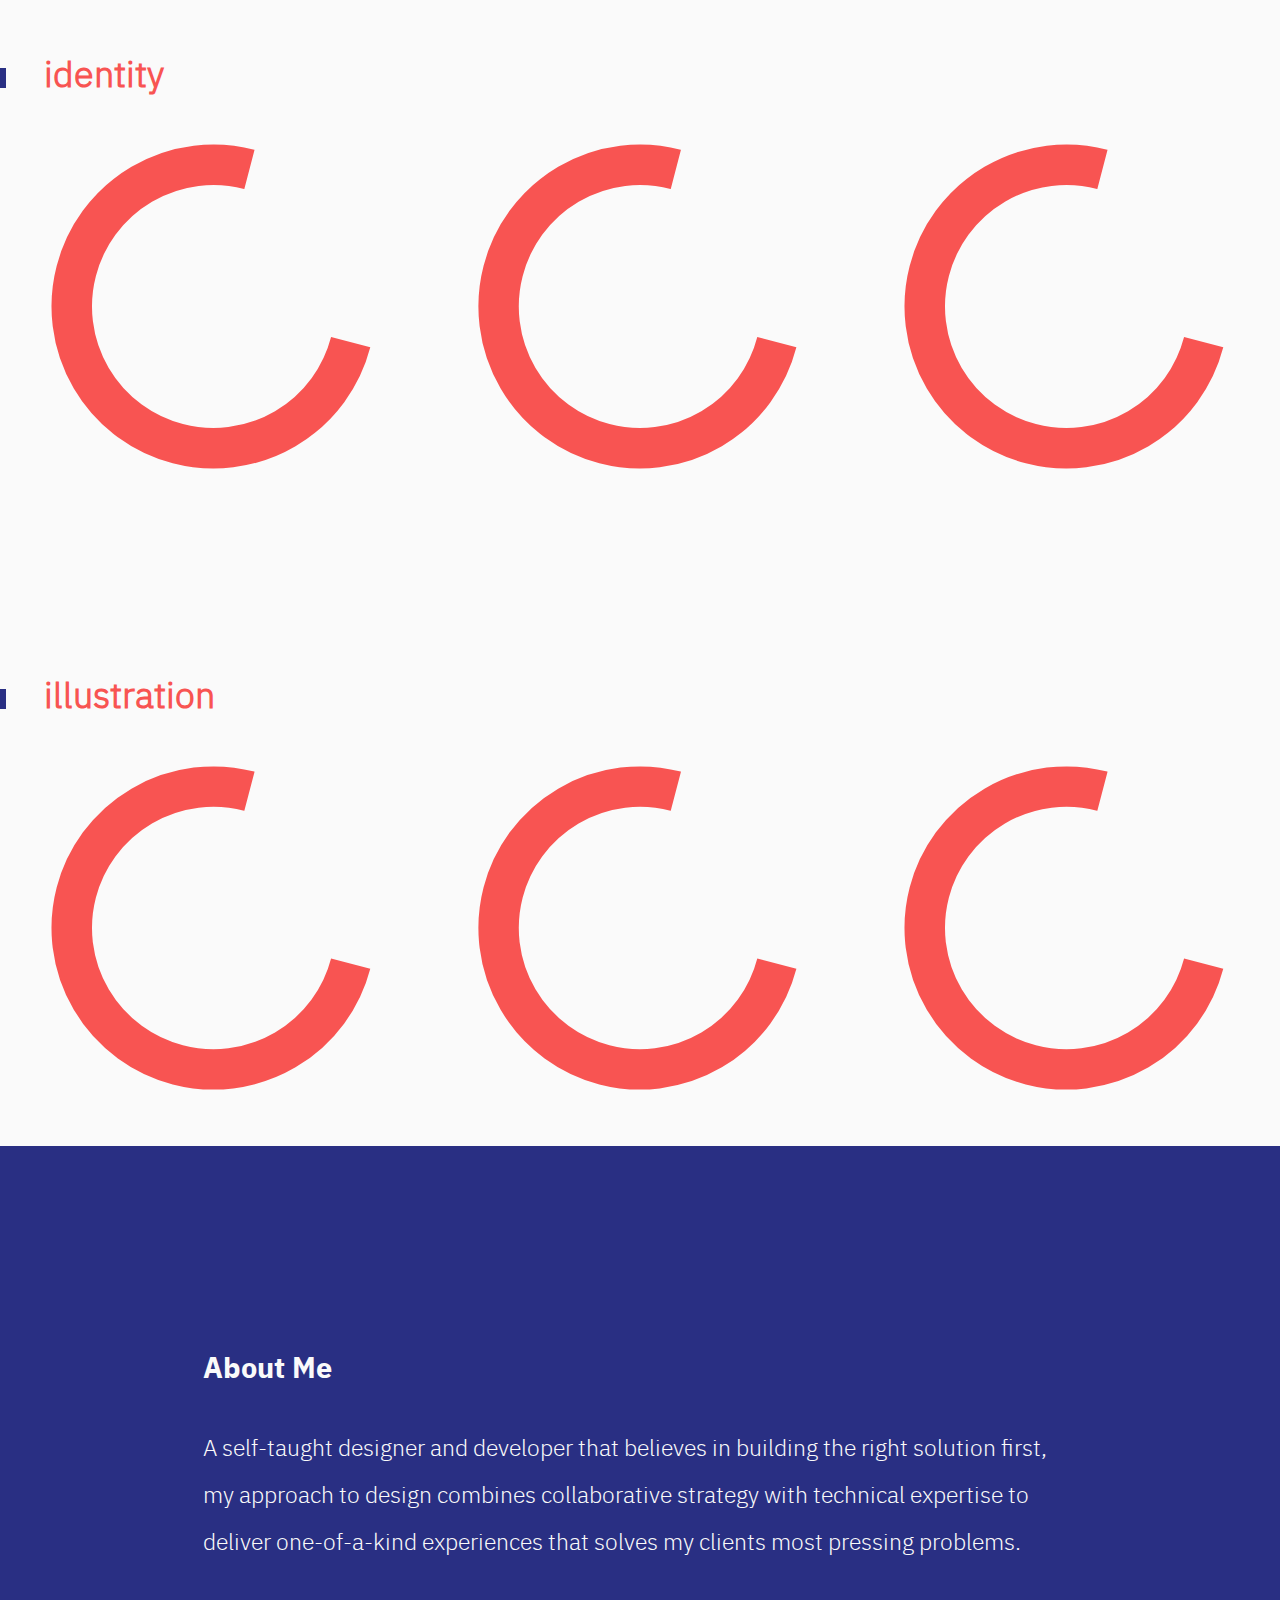
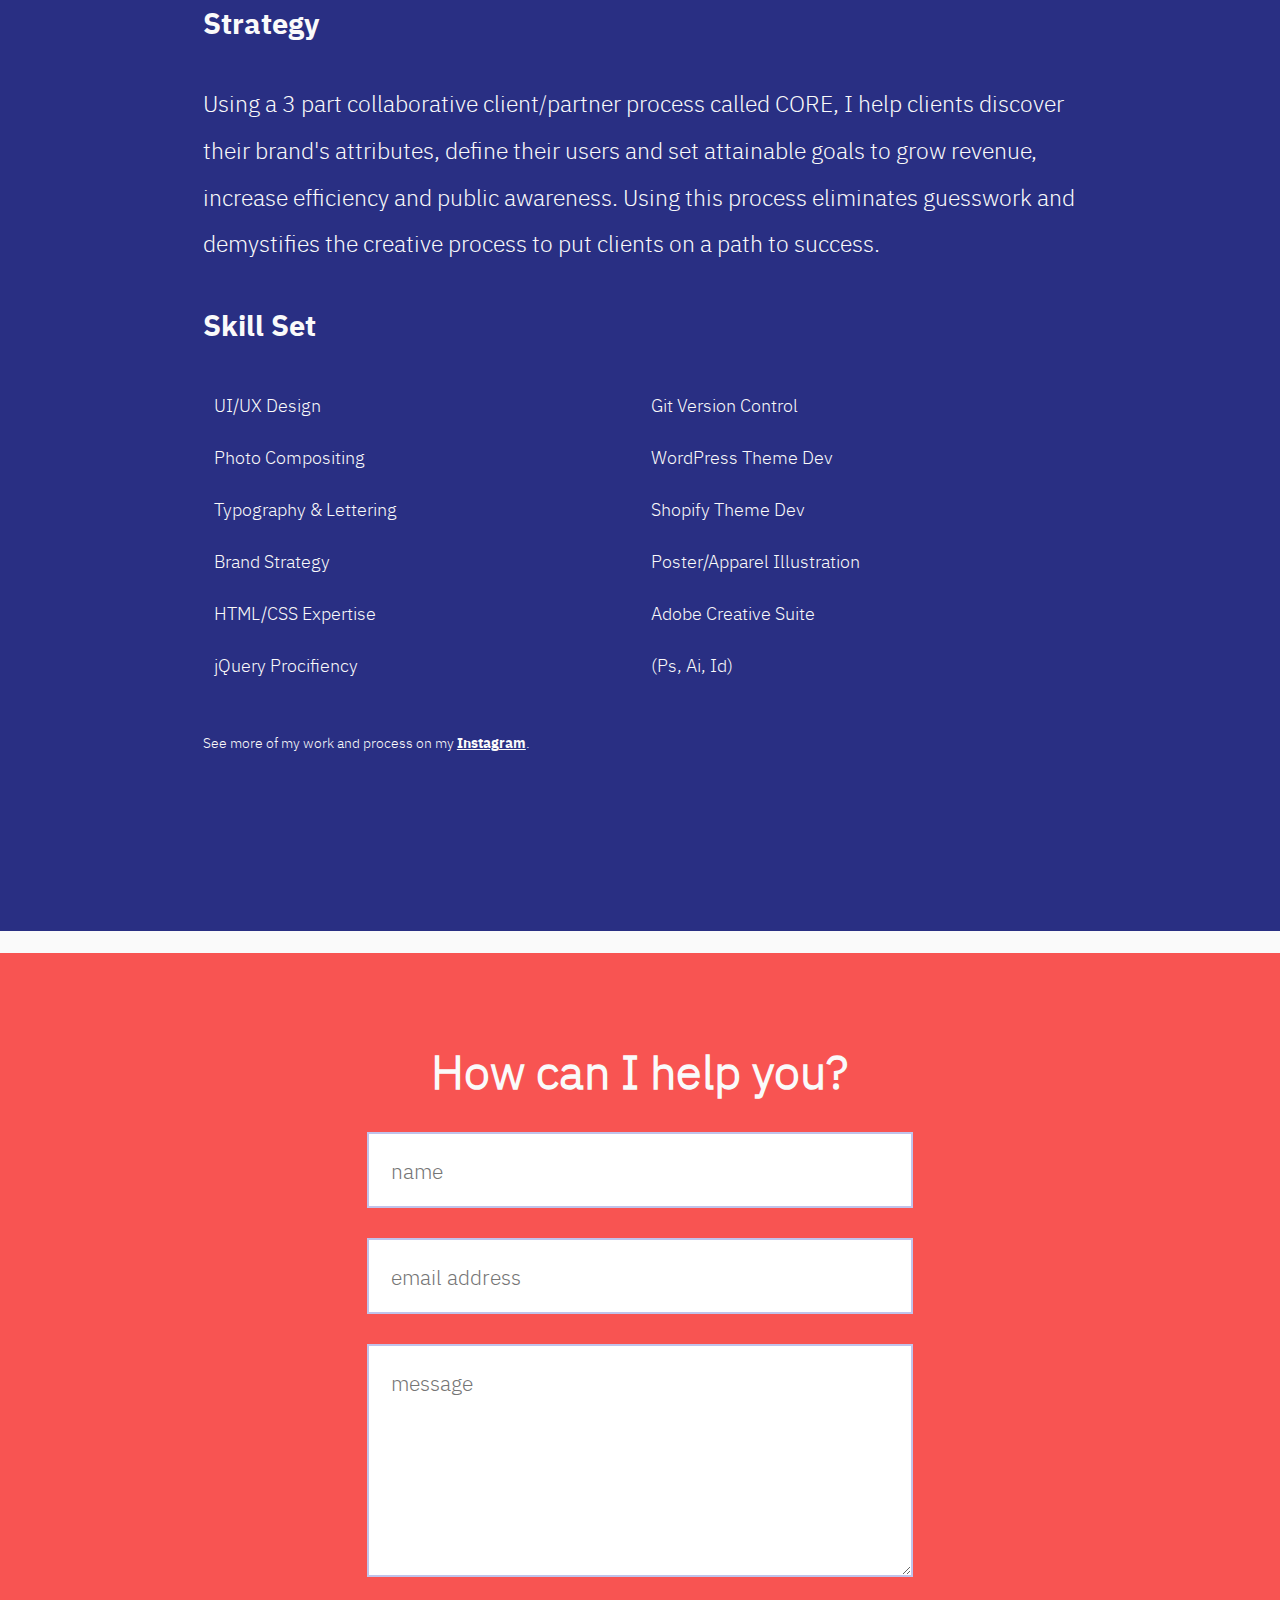
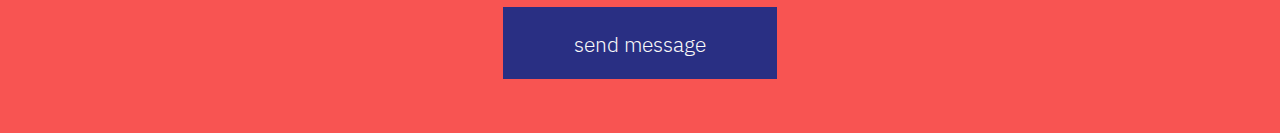
==== commit a6a1111d: "updated about section" ====
--- a/index.html
+++ b/index.html
@@ -195,8 +195,10 @@
             <section id="about">
                 <div class="container">
 <!--                    <p class="intro"><b>expertise</b></p>-->
+                    <p class="intro"><b>About Me</b></p>
+                    <p>A self-taught designer and developer that believes in building the right solution first, my approach to design combines collaborative strategy with technical expertise to deliver one-of-a-kind experiences that solves my clients most pressing problems.</p>
                     <p class="intro"><b>Strategy</b></p>
-                    <p>Using a 3 part collaborative client/partner process called CORE, I help clients discover their brand's attributes, define their users and set attainable goals to grow revenue, increase efficiency and public awareness. Using this process eliminates guesswork and demystifies the creative process to put clients on the path toward success.</p>
+                    <p>Using a 3 part collaborative client/partner process called CORE, I help clients discover their brand's attributes, define their users and set attainable goals to grow revenue, increase efficiency and public awareness. Using this process eliminates guesswork and demystifies the creative process to put clients on a path to success.</p>
                     <p class="intro"><b>Skill Set</b></p>
                     <div class="clearfix">
                         <ul class="one-half">
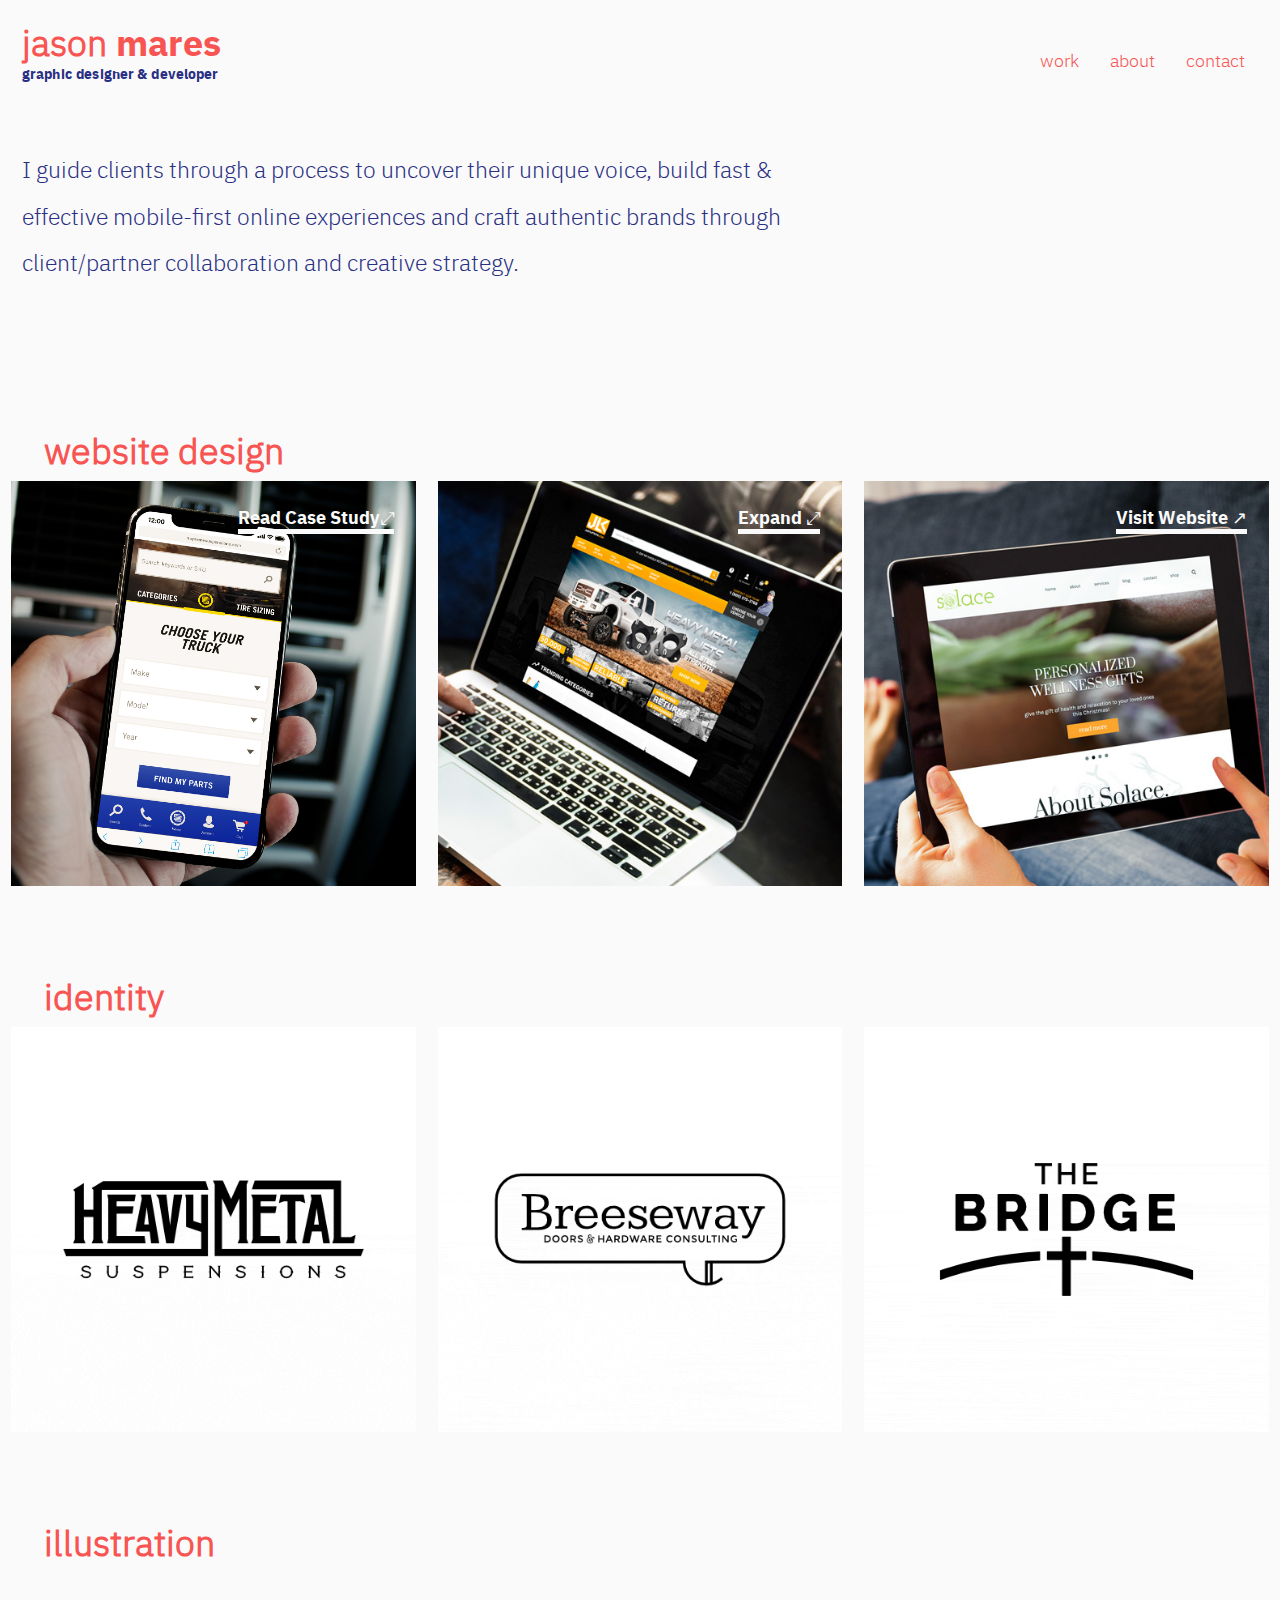
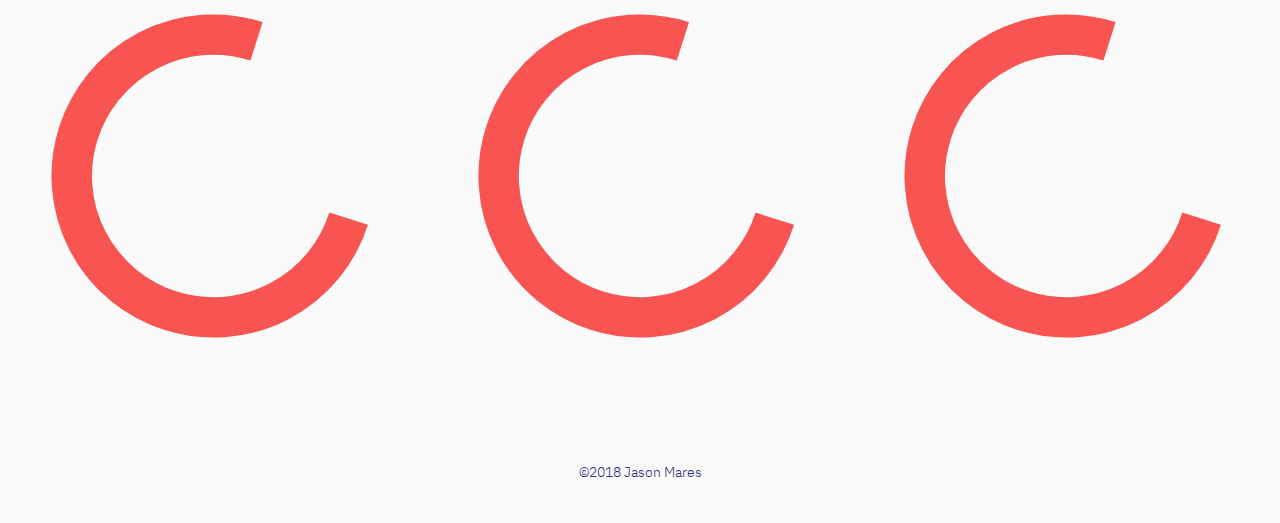
==== commit 5fc5e13c: "updated navigation, assets and projects" ====
--- a/index.html
+++ b/index.html
@@ -31,8 +31,6 @@
   
   <div class="intro-container container clearfix">
       <div class="two-third">
-          <h1 id="name">jason <b>mares</b></h1>
-          <h2><b>graphic designer & developer</b></h2>
           <p>I guide clients through a process to uncover their unique voice, build fast & effective mobile-first online experiences and craft authentic brands through client/partner collaboration and creative strategy.</p>
       </div>
   </div>
@@ -76,13 +74,14 @@
 <!--     HEADER      -->
     <header id="site-nav" class="header">
         <nav>
-            <a href="#top" class="scroll" id="logo"><img src="images/logo.png" alt="Jason Mares" class="logo"></a>
+            <span id="name-logo">
+              <h1 id="name">jason <b>mares</b></h1>
+              <h2><b>graphic designer & developer</b></h2>
+            </span>
             <ul>
-                <li><a href="#web-design" class="scroll">web design</a></li>
-                <li><a href="#identity" class="scroll">identity</a></li>
-                <li><a href="#illustration" class="scroll">illustration</a></li>
-                <li><a href="#about" class="scroll">about</a></li>
-                <li><a href="#contact" class="scroll">contact</a></li>
+                <li><a href="/">work</a></li>
+                <li><a href="/about/">about</a></li>
+                <li><a href="/contact/">contact</a></li>
             </ul>
         </nav>
     </header>
@@ -97,33 +96,41 @@
             <section id="web-design">
                 <h2 class="highlight h1"><span class="container">website design</span></h2>
                 <div class="container">
+<!--
                     <ul class="case-study-container">
-                        <li class="case-study supreme-web">
+                    </ul>
+-->
+                    <ul class="flex-container">
+                        <li class="flex-item_one-third">
                             <a href="projects/websites/supreme-suspensions-case-study">
+                                <mark class="unicode" data-char-info=""><span>Read Case Study</span>&#10530;</mark>
+                                <img src="/images/th_supreme-website.jpg" alt="Supreme Suspensions Website">
+<!--
                                 <div>
                                     <h3>Case Study</h3>
                                     <p>Designing a brand for the aftermarket auto industry and website optimization for conversion & speed.</p>
                                     <span class="btn">learn about the process <span class="">></span></span>
                                 </div>
-                            </a>
-                        </li>
-                    </ul>
-                    <ul class="flex-container">
+-->
+                            </a>
+                        </li>
+<!--
                         <li class="flex-item_one-third">
                             <a href="http://supremesuspensions.com/lift-my-ride">
                                 <img src="/images/loading.svg" data-src="images/th_lift-my-ride.gif" alt="Lift My Ride">
                                 <mark class="unicode" data-char-info=""><span>Visit Website </span>&#x2197;</mark>
                             </a>
                         </li>
+-->
                         <li class="flex-item_one-third">
                             <a href="projects/websites/just-lift-kits.html" data-featherlight="iframe">
-                                <img src="/images/loading.svg" data-src="images/th_jlk.gif" alt="Just Lift Kits Website">
+                                <img src="/images/loading.svg" data-src="images/th_jlk.jpg" alt="Just Lift Kits Website">
                                 <mark class="unicode" data-char-info=""><span>Expand </span>&#10530;</mark>
                             </a>
                         </li>
                         <li class="flex-item_one-third">
                             <a href="http://solacespaservices.com/" target="_blank">
-                                <img src="/images/loading.svg" data-src="images/th_solace.gif" alt="Solace Website">
+                                <img src="/images/loading.svg" data-src="images/th_solace.jpg" alt="Solace Website">
                                 <mark class="unicode" data-char-info=""><span>Visit Website </span>&#x2197;</mark>
                             </a>
                         </li>
@@ -141,7 +148,9 @@
                 <div class="container">
                     <ul class="flex-container">
                         <li class="flex-item_one-third">
-                            <img src="/images/loading.svg" data-src="images/th_logo-heavy_metal.gif" alt="Heavy Metal Logo">
+                           <a href="projects/logos/heavy-metal.html" data-featherlight="iframe">
+                                <img src="/images/loading.svg" data-src="images/th_logo-heavy_metal.gif" alt="Heavy Metal Logo">
+                            </a>
                         </li>
                         <li class="flex-item_one-third">
                             <img src="/images/loading.svg" data-src="images/th_logo-breeseway.gif" alt="Breeseway Logo">
@@ -186,62 +195,12 @@
                 </div>
             </section>
 
-            
-            
-            
-            
-            
-<!--     ABOUT      -->
-            <section id="about">
-                <div class="container">
-<!--                    <p class="intro"><b>expertise</b></p>-->
-                    <p class="intro"><b>About Me</b></p>
-                    <p>A self-taught designer and developer that believes in building the right solution first, my approach to design combines collaborative strategy with technical expertise to deliver one-of-a-kind experiences that solves my clients most pressing problems.</p>
-                    <p class="intro"><b>Strategy</b></p>
-                    <p>Using a 3 part collaborative client/partner process called CORE, I help clients discover their brand's attributes, define their users and set attainable goals to grow revenue, increase efficiency and public awareness. Using this process eliminates guesswork and demystifies the creative process to put clients on a path to success.</p>
-                    <p class="intro"><b>Skill Set</b></p>
-                    <div class="clearfix">
-                        <ul class="one-half">
-                            <li>UI/UX Design</li>
-                            <li>Photo Compositing</li>
-                            <li>Typography & Lettering</li>
-                            <li>Brand Strategy</li>
-                            <li>HTML/CSS Expertise</li>
-                            <li>jQuery Procifiency</li>
-                        </ul>
-                        <ul class="one-half">
-                            <li>Git Version Control</li>
-                            <li>WordPress Theme Dev</li>
-                            <li>Shopify Theme Dev</li>
-                            <li>Poster/Apparel Illustration</li>
-                            <li>Adobe Creative Suite</li>
-                            <li>(Ps, Ai, Id)</li>
-                        </ul>
-                    </div>
-                    <p class="small">See more of my work and process on my <a href="https://www.instagram.com/jasonshottheserif/" target="_blank">Instagram</a>.</p>
-                </div>
-            </section>
-
-            
-            
-            
-            
-            
-            
-<!--     CONTACT      -->
-            <section id="contact">
-                <form method="POST" action="http://formspree.io/jason.t.mares@gmail.com">
-                    <h2 class="center">How can I help you?</h2>
-                    <input type="text" name="name" placeholder="name">
-                    <input type="email" name="email" placeholder="email address">
-                    <textarea name="message" placeholder="message"></textarea>
-                    <button class="btn" type="submit">send message</button>
-                </form>
-            </section>
-
-
-
-
+
+
+            <br>
+            <br>
+            <p class="center small">©2018 Jason Mares</p>
+            <br>
 
 
     </div>
--- a/style.css
+++ b/style.css
@@ -661,15 +661,6 @@
     margin: 1em 0 0.5em 0;
   }
 }
-.highlight:before {
-  content: '';
-  position: absolute;
-  bottom: 0.057em;
-  left: 0px;
-  width: 0.17em;
-  background-color: #292f83;
-  height: 0.55em;
-}
 .highlight span {
   display: block;
   padding: 0px 0px 0px 44px;
@@ -793,6 +784,9 @@
 ::-moz-selection {
   background-color: #c0c3eb;
   color: #fafafa;
+}
+.clearfix {
+  padding: 0;
 }
 .clearfix:after {
   content: "";
@@ -877,6 +871,41 @@
   background-color: #f85452;
   background-repeat: repeat;
 }
+#name-logo {
+  transform: scale(0.8);
+  transform-origin: 0 0;
+  display: table-cell;
+}
+@media (max-width: 410px) {
+  #name-logo {
+    transform: scale(0.7);
+  }
+}
+#name-logo a {
+  text-decoration: none;
+}
+#name-logo h1,
+#name-logo h2 {
+  margin: 0;
+}
+#name-logo h1 {
+  font-size: 2.5em;
+}
+@media (max-width: 410px) {
+  #name-logo h1 {
+    color: #292f83;
+  }
+}
+#name-logo h2 {
+  font-size: 1em;
+  margin-top: 0.5em;
+  color: #292f83;
+}
+@media (max-width: 410px) {
+  #name-logo h2 {
+    display: none;
+  }
+}
 .container {
   width: 1399px;
   padding: 22px;
@@ -892,18 +921,6 @@
 .intro-container {
   padding-top: 98px;
   padding: 98px 22px 22px 22px !important;
-}
-.intro-container h1,
-.intro-container h2 {
-  margin: 0;
-}
-.intro-container h1 {
-  font-size: 2.5em;
-}
-.intro-container h2 {
-  font-size: 1em;
-  margin-top: 0.5em;
-  color: #292f83;
 }
 .intro-container p {
   margin-top: 2em;
@@ -975,7 +992,15 @@
   border: 0px solid transparent;
 }
 @media (max-width: 768px) {
-  .one-half {
+  .one-half,
+  .one-third,
+  .two-third,
+  .one-quarter,
+  .three-quarter,
+  .one-fifth,
+  .two-fifth,
+  .three-fifth,
+  .four-fifth {
     width: 100%;
   }
 }
@@ -1031,6 +1056,7 @@
   text-align: right;
   display: table-cell;
   vertical-align: middle;
+  white-space: nowrap;
 }
 header nav ul li {
   display: inline-block;
@@ -1062,13 +1088,6 @@
   header nav ul li a {
     padding: 22px 0px 0px 22px;
     font-size: 1.3em;
-  }
-}
-@media only screen and (max-width: 850px) {
-  header nav ul li:nth-child(1),
-  header nav ul li:nth-child(2),
-  header nav ul li:nth-child(3) {
-    display: none;
   }
 }
 header nav ul:after {
@@ -1290,7 +1309,7 @@
   margin: 0px;
 }
 body.index section {
-  padding-top: 150px;
+  padding-top: 75px;
 }
 @media (max-width: 768px) {
   body.index section:first-child {
@@ -1302,16 +1321,6 @@
 }
 body.index section .highlight {
   font-size: 2em;
-}
-@media (max-width: 1025px) {
-  body.index section .highlight.h1 {
-    font-size: 7em;
-  }
-}
-@media (max-width: 768px) {
-  body.index section .highlight {
-    font-size: 4em !important;
-  }
 }
 @media (max-width: 768px) {
   body.index section {
@@ -1468,6 +1477,7 @@
 .case-study.supreme-web {
   background-image: url(images/supreme-hero.jpg);
   color: #fafafa;
+  padding: 0;
 }
 .case-study.supreme-web:after {
   content: "";
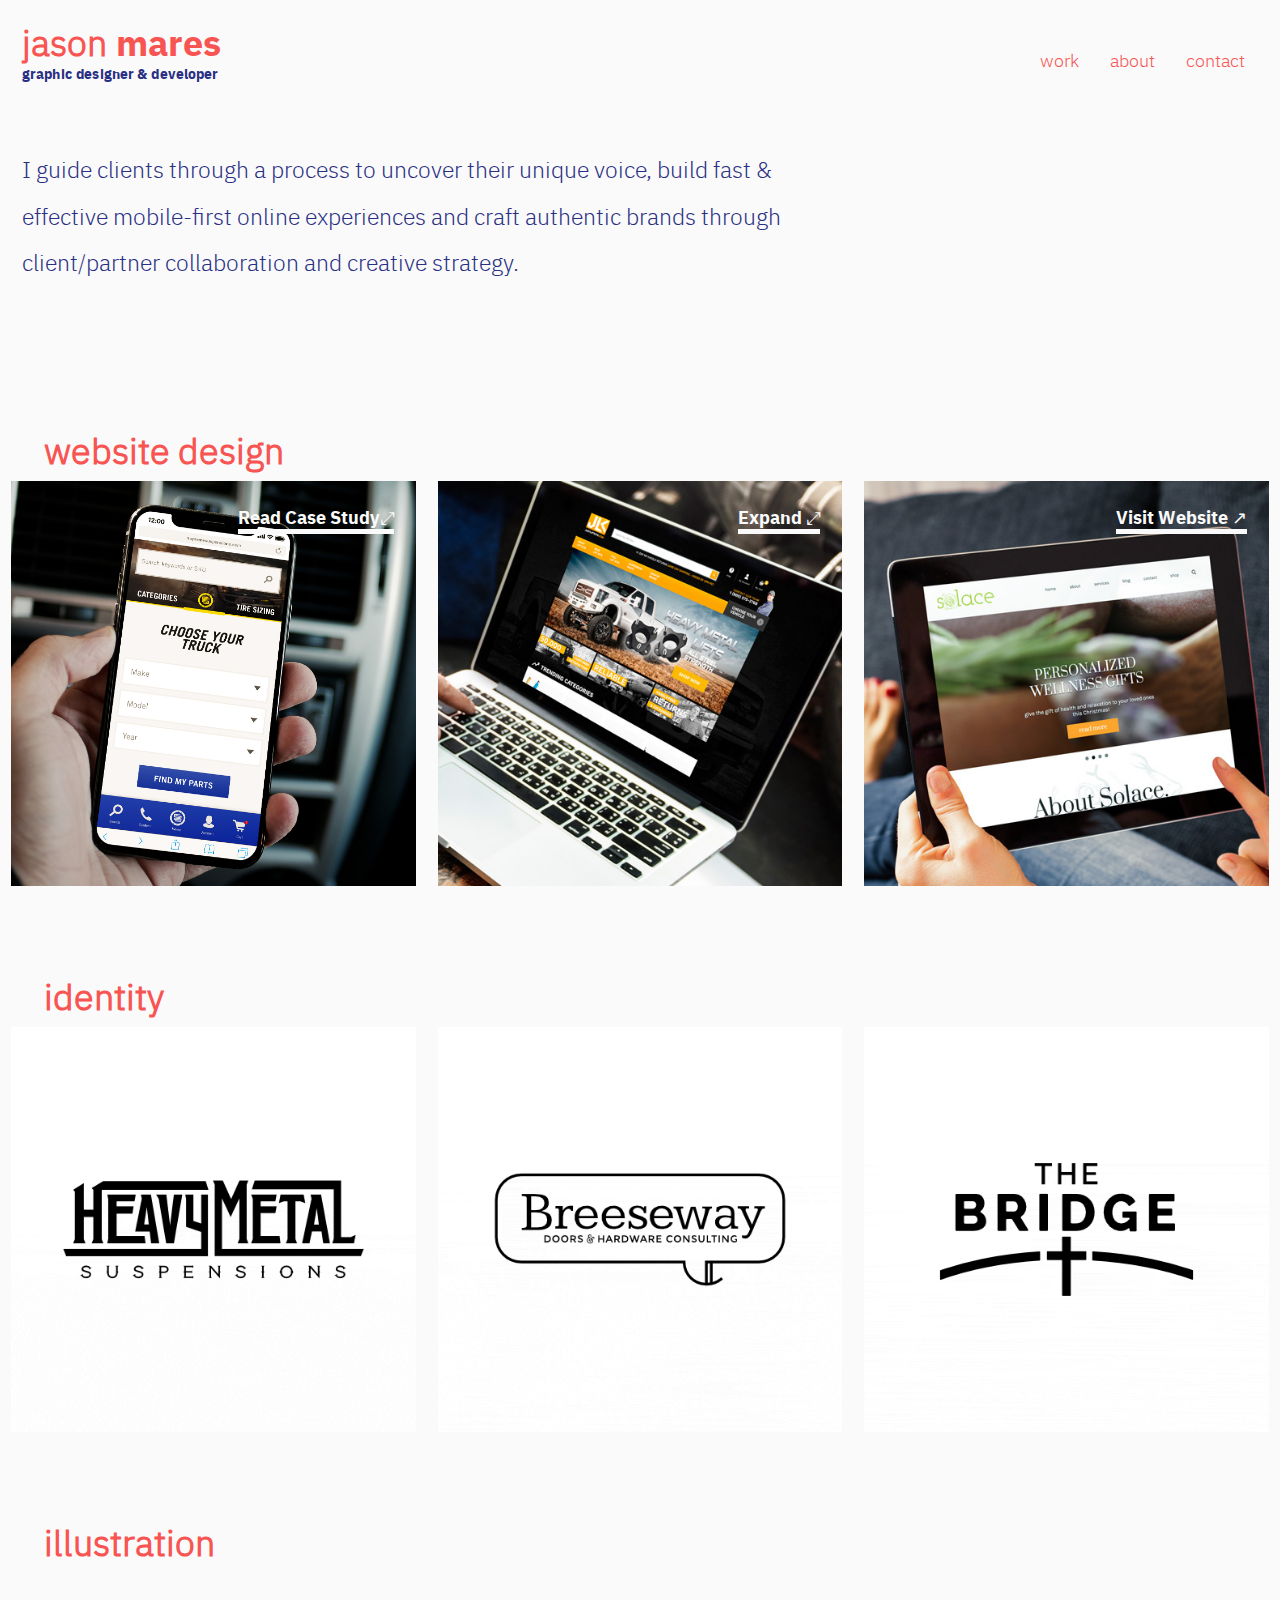
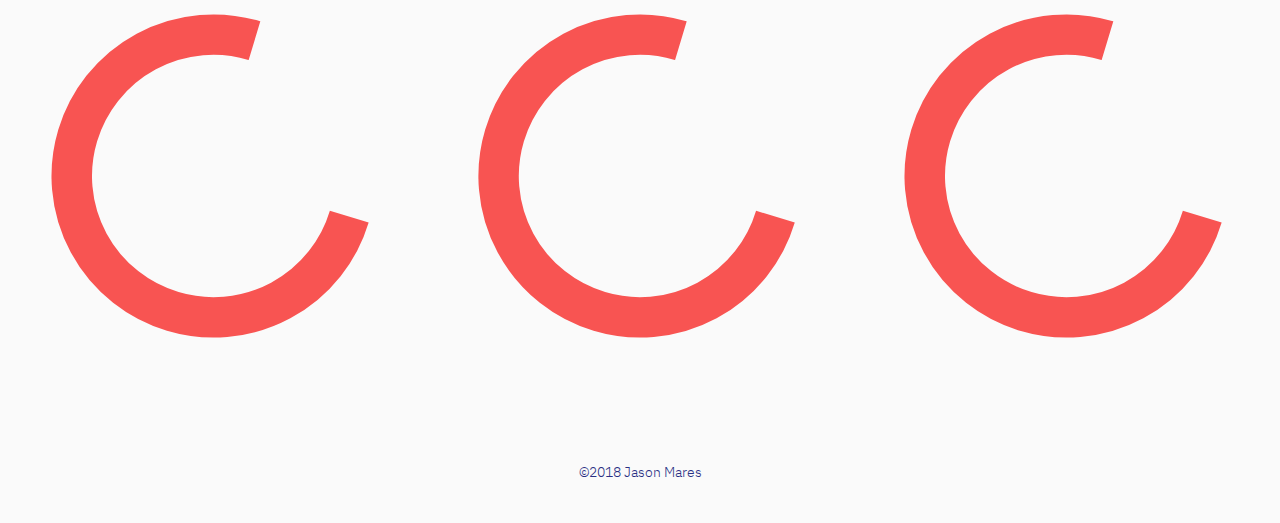
==== commit 67ba9cbd: "updated about and contact pages" ====
--- a/index.html
+++ b/index.html
@@ -206,50 +206,6 @@
     </div>
     
     
-    
-    
-    
-    
-    
-    
-    
-    
-    
-    
-    
-    
-    
-    
-    
-    
-    
-    
-    
-    
-    
-    
-    
-
-    
-    
-    
-    
-    
-    
-    
-    
-    
-    
-    
-    
-    
-    
-    
-    
-    
-    
-    
-    
 
 <script src="site.js"></script>
 </body>
--- a/style.css
+++ b/style.css
@@ -549,11 +549,11 @@
   opacity: 0.6;
   text-indent: -9999px;
   overflow: hidden;
-  top: 0;
+  height: 40px;
   bottom: 0;
   left: 0;
-  background: #000000 url("/images/themes.gif") no-repeat left 50%;
-  width: 38px;
+  background: #292f83 url("/images/themes.gif") no-repeat left 50%;
+  width: 40px;
 }
 .large-btns_nav:active {
   opacity: 1.0;
@@ -900,6 +900,7 @@
   font-size: 1em;
   margin-top: 0.5em;
   color: #292f83;
+  padding: 0px;
 }
 @media (max-width: 410px) {
   #name-logo h2 {
@@ -1498,19 +1499,12 @@
 #about {
   width: 100%;
   margin: 0 auto;
-  padding: 9em 0em;
-  background-color: #292f83;
-  background-repeat: repeat;
-  color: #fafafa;
-}
-#about a {
-  color: #fafafa;
+  padding: 9em 0em 1em;
 }
 #about .container {
   max-width: 874.375px;
 }
 #about p {
-  color: #fafafa;
   margin-bottom: 22px;
 }
 @media (max-width: 768px) {
@@ -1539,11 +1533,9 @@
 #contact {
   width: 100%;
   margin-bottom: 0em;
-  padding: 3em 0em;
+  padding: 9em 0em 1em;
   box-sizing: border-box;
   margin-top: 22px;
-  background-color: #f85452;
-  background-repeat: repeat;
 }
 #contact form {
   max-width: 546.484375px;
@@ -1563,7 +1555,6 @@
 }
 #contact h2 {
   font-size: 2.6em;
-  color: #fafafa;
 }
 #contact input,
 #contact textarea,
